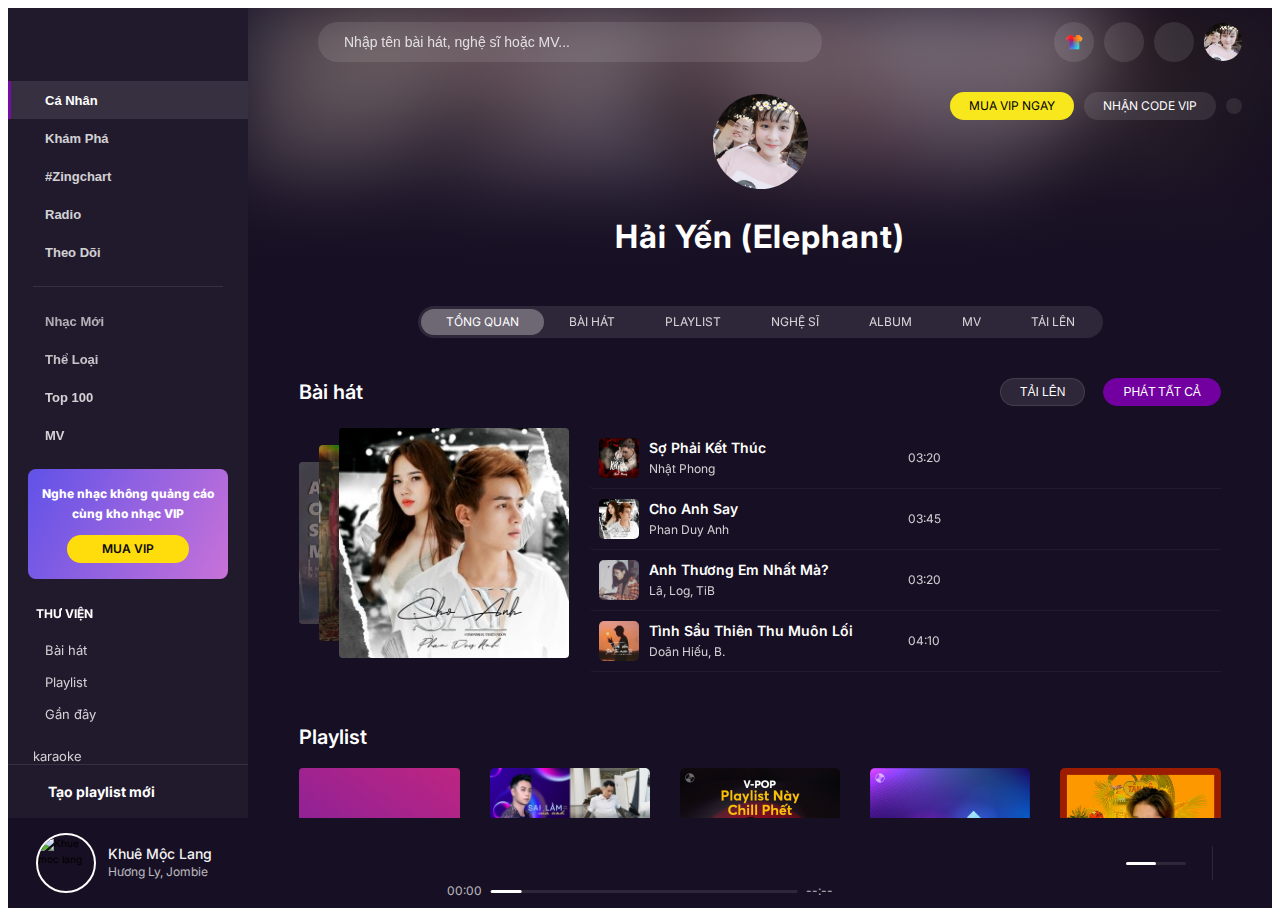
==== index.html @ 6018c8bb "fix bad repo" ====
<!DOCTYPE html>
<html lang="en">
<head>
    <meta charset="UTF-8">
    <meta http-equiv="X-UA-Compatible" content="IE=edge">
    <meta name="viewport" content="width=device-width, initial-scale=1.0">
    <title>Zing Mp3</title>

    <link rel="stylesheet" href="https://cdnjs.cloudflare.com/ajax/libs/normalize/8.0.1/normalize.min.css" integrity="sha512-NhSC1YmyruXifcj/KFRWoC561YpHpc5Jtzgvbuzx5VozKpWvQ+4nXhPdFgmx8xqexRcpAglTj9sIBWINXa8x5w==" crossorigin="anonymous" referrerpolicy="no-referrer" />
    <link rel="preconnect" href="https://fonts.gstatic.com">
    <link rel="stylesheet" href="https://cdnjs.cloudflare.com/ajax/libs/font-awesome/6.0.0-beta2/css/all.min.css" integrity="sha512-YWzhKL2whUzgiheMoBFwW8CKV4qpHQAEuvilg9FAn5VJUDwKZZxkJNuGM4XkWuk94WCrrwslk8yWNGmY1EduTA==" crossorigin="anonymous" referrerpolicy="no-referrer" />
    <link rel="preconnect" href="https://fonts.googleapis.com">
    <link rel="preconnect" href="https://fonts.gstatic.com" crossorigin>
    <link href="https://fonts.googleapis.com/css2?family=Inter:wght@100;300;400;500;600;700;800&display=swap" rel="stylesheet">
    <link rel="stylesheet" href="./assets/css/base.css">
    <link rel="stylesheet" href="./assets/css/grid.css">
    <link rel="stylesheet" href="assets/css/navigation.css">
    <link rel="stylesheet" href="assets/css/play-song-footer.css">
    <link rel="stylesheet" href="./assets/css/header.css">
    <link rel="stylesheet" href="./assets/css/main.css">
    <link rel="stylesheet" href="./assets/css/list-music.css">
    <link rel="stylesheet" href="./assets/css/responsive.css">

</head>
<body>
    <div class="app">
        <!-------- Navigation in the left side --------->
        <div class="navigation hide-on-mobile">
            <!-- Logo -->
            <button class="mp3-logo-btn" >
                <div class="mp3-logo" ></div>
            </button>
            <button class="logo-mobile-btn " >
                <div></div>
            </button>
            <!-- First list -->
            <ul class="nav-list">
                <li class="nav-item active">
                    <button title="Cá Nhân" class="nav-item__btn">
                        <i class="far fa-address-book"></i>
                        <span>Cá Nhân</span>
                    </button>
                </li>
                <li class="nav-item">
                    <button title="Khám Phá" class="nav-item__btn">
                        <i class="fab fa-napster"></i>
                        <span>Khám Phá</span>
                    </button>
                </li>
                <li class="nav-item">
                    <button title="#Zingchart" class="nav-item__btn">
                        <i class="fas fa-chart-line"></i>
                        <span>#Zingchart</span>
                    </button>
                </li>
                <li class="nav-item">
                    <button title="Radio" class="nav-item__btn">
                        <i class="far fa-play-circle"></i>
                        <span>Radio</span>
                        <div class="nav-item__btn--live"></div>
                    </button>
                </li>
                <li class="nav-item">
                    <button title="Theo Dõi" class="nav-item__btn">
                        <i class="fab fa-watchman-monitoring"></i>
                        <span>Theo Dõi</span>
                    </button>
                </li>
            </ul>
            <div class="nav-divide"></div>
            <!-- Second list -->
            <div class="nav-block">
                <ul class="nav-list">
                    <li class="nav-item">
                        <button title="Nhạc Mới" class="nav-item__btn">
                            <i class="fas fa-music"></i>
                            <span>Nhạc Mới</span>
                        </button>
                    </li>
                    <li class="nav-item">
                        <button title="Thể Loại" class="nav-item__btn">
                            <i class="far fa-save"></i>
                            <span>Thể Loại</span>
                        </button>
                    </li> 
                    <li class="nav-item">
                        <button title="Top 100" class="nav-item__btn">
                            <i class="far fa-star"></i>
                            <span>Top 100</span>
                        </button>
                    </li>
                    <li class="nav-item">
                        <button title="MV" class="nav-item__btn">
                            <i class="fas fa-film"></i>
                            <span>MV</span>
                        </button>
                    </li>
                </ul>
                <!-- Banner -->
                <div class="nav-banner hide-on-mobile-tablet">
                    <div class="nav-banner__title">Nghe nhạc không quảng cáo cùng kho nhạc VIP</div>
                    <a class="nav-banner__link upper-case" href="#">Mua Vip</a>
                </div>
                <!-- Third list -->
                <div class="nav-lib">
                    <div class="nav-lib__title upper-case hide-on-mobile-tablet">
                        <span>Thư Viện</span>
                        <button class="hide-top" data-hide="Chỉnh sửa" >
                            <i class="fas fa-pencil-alt"></i>
                        </button>
                    </div>
                    <ul class="nav-lib__list">
                        <li class="nav-lib__item">
                            <a href="" class="nav-lib__item--link">
                                <img src="https://zjs.zadn.vn/zmp3-desktop/releases/v1.0.13/static/media/my-song.cf0cb0b4.svg" alt="">
                                <span>Bài hát</span>
                            </a>
                        </li>
                        <li class="nav-lib__item">
                            <a href="" class="nav-lib__item--link">
                                <img src="https://zjs.zadn.vn/zmp3-desktop/releases/v1.0.13/static/media/my-playlist.7e92a5f0.svg" alt="">
                                <span>Playlist</span>
                            </a>
                        </li>
                        <li class="nav-lib__item">
                            <a href="" class="nav-lib__item--link">
                                <img src="https://zjs.zadn.vn/zmp3-desktop/releases/v1.0.13/static/media/my-history.374cb625.svg" alt="">
                                <span>Gần đây</span>
                            </a>
                        </li>
                    </ul>
                </div>

                <div class="nav-playlist hide-on-mobile-tablet">
                    <ul class="nav-playlist__list" >
                        <li class="nav-playlist__item" >
                            <a href="#" class="nav-playlist__item--link">
                                <span>karaoke</span>
                                <button class="hide-top" data-hide="Khác" ><i class="fas fa-ellipsis-h"></i></button>
                            </a>
                        </li>
                        <li class="nav-playlist__item" >
                            <a href="#" class="nav-playlist__item--link">
                                <span>bolero</span>
                                <button class="hide-top" data-hide="Khác" ><i class="fas fa-ellipsis-h"></i></button>
                            </a>
                        </li>
                    </ul>
                </div>
            </div>
            <!-- Button create new playlist -->
            <div class="nav-new-playlist hide-on-mobile-tablet">
                <i class="fas fa-plus"></i>
                <span>Tạo playlist mới</span>
            </div>

            <span class="mb-nav-full-btn hide-on-pc" >
                <i class="fas fa-chevron-right"></i>
            </span>
        </div>
        <!---x----- Navigation in the left side ----x----->

        <!-------- Main section in the middle --------->
        <div class="main-wrap">
            <!-- Header -->
            <div class="header">
                <!-- Search box layout -->
                <div class="search-box">
                    <span class="back-page-btn hide-on-mobile"><i class="fas fa-arrow-left"></i></span>
                    <span class="next-page-btn hide-on-mobile"><i class="fas fa-arrow-right"></i></span>
                    <div class="search-input-wrap">
                        <label class="search-input" for="search-input">
                            <i class="fas fa-search"></i>
                            <input type="text" name="" id="search-input" placeholder="Nhập tên bài hát, nghệ sĩ hoặc MV...">
                            
                            <ul class="search-list">
                                <li class="search-item" >
                                    <i class="fas fa-search"></i>
                                    <p>album</p>
                                </li>
                                <li class="search-item" >
                                    <i class="fas fa-search"></i>
                                    <p>Châu Khải Phong</p>
                                </li>
                                <li class="search-item" >
                                    <i class="fas fa-search"></i>
                                    <p>#zingchart</p>
                                </li>
                                <li class="search-item" >
                                    <i class="fas fa-search"></i>
                                    <p>Thay lòng</p>
                                </li>
                                <li class="search-item" >
                                    <i class="fas fa-search"></i>
                                    <p>Khuê Mộc Lang</p>
                                </li>
                            </ul>
                        </label>

                        
                    </div>
                </div>
                <!-- Header tools layout -->
                <div class="header-tools">
                    <button class="header-tools-item theme hide-on-mobile">
                        <img src="./assets/svg/svg-themet.svg" alt="svg-theme">
                    </button>
                    <button class="header-tools-item upload hide-on-mobile">
                        <i class="fas fa-upload"></i>
                    </button>
                    <button class="header-tools-item setting hide-on-mobile">
                        <i class="fas fa-cogs"></i>
                    </button>
                    <div class="avatar-user">
                        <img src="./assets/img/avatar.jpg" alt="avatar-user">
                    </div>
                </div>
            </div>
            
            <div class="main">
                <div class="header-blur-background"></div>
                <div class="header-theme-color"></div>
                
                
                <!-- User profile container -->
                <div class="user-profile-wrap">
                    <div class="avatar-user">
                        <img src="./assets/img/avatar.jpg" alt="avatar-user">
                    </div>
                    <h1 class="user-profile__name">Hải Yến (Elephant)</h1>
                    <div class="user-profile__actions hide-on-mobile hide-on-tablet">
                        <span class="buy-vip" >Mua VIP ngay</span>
                        <span class="get-code" >Nhận Code VIP</span>
                        <button class="more hide-top" data-hide="Khác" >
                            <i class="fas fa-ellipsis-h"></i>
                        </button>
                    </div>
                    
                </div>

                <!-- Main navigation section -->
                <div class="main-nav-wrap">
                    <div class="main-nav">
                        <div class="main-nav__item hide-on-mobile-tablet active">
                            <span>Tổng quan</span>
                        </div>
                        <div class="main-nav__item">
                            <span>Bài hát</span>
                        </div>
                        <div class="main-nav__item">
                            <span>Playlist</span>
                        </div>
                        <div class="main-nav__item hide-on-low-mobile">
                            <span>Nghệ sĩ</span>
                        </div>
                        <div class="main-nav__item">
                            <span>Album</span>
                        </div>
                        <div class="main-nav__item hide-on-mobile-tablet">
                            <span>MV</span>
                        </div>
                        <div class="main-nav__item">
                            <span>Tải lên</span>
                        </div>
                    </div>
                </div>

                <!-- Main body section -->
                <div class="main-body-warp">
                    <div class="nav-content active">
                        <div class="mymusic-section">
                            <div class="mymusic-section__header">
                                <a href="#">
                                    Bài hát
                                    <i class="fas fa-chevron-right"></i>
                                </a>
                                <div class="mymusic-controls" >
                                    <button class="mymusic-controls__upload hide-on-low-mobile" >
                                        <i class="fas fa-upload"></i>
                                        Tải lên
                                    </button>
                                    <button class="mymusic-controls-play" >
                                        <i class="fas fa-play"></i>
                                        Phát tất cả
                                    </button>
                                </div>
                            </div>
                            <div class="mymusic-section__body">
                                <div class="mymusic-slider mt-22 mr-20 hide-on-mobile" >
                                    <div class="mymusic-slider-item first" ><img src="./assets/img/slider/slider_img_1.jpg" alt=""></div>
                                    <div class="mymusic-slider-item second" ><img src="./assets/img/slider/slider_img_2.jpg" alt=""></div>
                                    <div class="mymusic-slider-item third" ><img src="./assets/img/slider/slider_img_3.jpg" alt=""></div>
                                    <div class="mymusic-slider-item third" ><img src="./assets/img/slider/slider_img_4.jpg" alt=""></div>
                                    <div class="mymusic-slider-item third" ><img src="./assets/img/slider/slider_img_5.jpg" alt=""></div>
                                    <div class="mymusic-slider-item third" ><img src="./assets/img/slider/slider_img_6.jpg" alt=""></div>
                                    <div class="mymusic-slider-item third" ><img src="./assets/img/slider/slider_img_7.jpg" alt=""></div>
                                    <div class="mymusic-slider-item third" ><img src="./assets/img/slider/slider_img_8.jpg" alt=""></div>
                                </div>
                                <div class="mymusic-list-song">
                                    <div class="mymusic-list-song__item-wrap" style=" overflow: hidden; width: 100%; height: 100%;">
                                        <div style="height: 100%; padding-top: 22px; inset: 0px; overflow: hidden scroll; margin-right: -6px; margin-bottom: 0px;">
                                            <div class="mymusic-list-song__item">
                                            <div class="mymusic-item-info">
                                                <div class="mymusic-item-info__imgBox">
                                                    <img src="./assets/img/songs/song_img_1.jpg" alt="song1">
                                                </div>
                                                <div class="mymusic-item-info__name">
                                                    <h4>Sợ Phải Kết Thúc</h4>
                                                    <div class="mymusic-item-info__name-singer">
                                                        <a>Nhật Phong</a>
                                                    </div>
                                                </div>
                                            </div>
                                            <span class="mymusic-item-time">03:20</span>
                                            <div class="mymusic-item-controls">
                                                <button data-hide="Xem MV" class="hide-top mymusic-item-controls__mv-btn" >
                                                    <i class="fas fa-film"></i>
                                                </button>
                                                <button data-hide="Phát cùng lời bài hát" class="hide-top mymusic-item-controls__lyric-btn" >
                                                    <i class="fas fa-microphone"></i>
                                                </button>
                                                <button data-hide="Xóa khỏi thư viện" class="song-heart-btn heart-active hide-top mymusic-item-controls__heart-btn" >
                                                    <i class="fas fa-heart"></i>
                                                </button>
                                                <button data-hide="Khác" class="hide-top mymusic-item-controls__other-btn" >
                                                    <i class="fas fa-ellipsis-h"></i>
                                                </button>
                                            </div>
                                            <!-- Button play when hover item -->
                                            <button class="mymusic-item-play-btn" >
                                                <i class="fas fa-play"></i>
                                            </button>
                                            </div>
                                            <div class="mymusic-list-song__item">
                                                <div class="mymusic-item-info">
                                                    <div class="mymusic-item-info__imgBox">
                                                        <img src="./assets/img/songs/song_img_2.jpg" alt="song1">
                                                    </div>
                                                    <div class="mymusic-item-info__name">
                                                        <h4>Cho Anh Say</h4>
                                                        <div class="mymusic-item-info__name-singer">
                                                            <a>Phan Duy Anh</a>
                                                        </div>
                                                    </div>
                                                </div>
                                                <span class="mymusic-item-time">03:45</span>
                                                <div class="mymusic-item-controls">
                                                    <button data-hide="Xem MV" class="hide-top mymusic-item-controls__mv-btn" >
                                                        <i class="fas fa-film"></i>
                                                    </button>
                                                    <button data-hide="Phát cùng lời bài hát" class="hide-top mymusic-item-controls__lyric-btn" >
                                                        <i class="fas fa-microphone"></i>
                                                    </button>
                                                    <button data-hide="Xóa khỏi thư viện" class="song-heart-btn heart-active hide-top mymusic-item-controls__heart-btn" >
                                                        <i class="fas fa-heart"></i>
                                                    </button>
                                                    <button data-hide="Khác" class="hide-top mymusic-item-controls__other-btn" >
                                                        <i class="fas fa-ellipsis-h"></i>
                                                    </button>
                                                </div>
                                                <!-- Button play when hover item -->
                                                <button class="mymusic-item-play-btn" >
                                                    <i class="fas fa-play"></i>
                                                </button>
                                            </div>
                                            <div class="mymusic-list-song__item">
                                                <div class="mymusic-item-info">
                                                    <div class="mymusic-item-info__imgBox">
                                                        <img src="./assets/img/songs/song_img_3.jpg" alt="song1">
                                                    </div>
                                                    <div class="mymusic-item-info__name">
                                                        <h4>Anh Thương Em Nhất Mà?</h4>
                                                        <div class="mymusic-item-info__name-singer">
                                                            <a>Lã</a>,
                                                            <a>Log</a>,
                                                            <a>TiB</a>
                                                        </div>
                                                    </div>
                                                </div>
                                                <span class="mymusic-item-time">03:20</span>
                                                <div class="mymusic-item-controls">
                                                    <button data-hide="Xem MV" class="hide-top mymusic-item-controls__mv-btn" >
                                                        <i class="fas fa-film"></i>
                                                    </button>
                                                    <button data-hide="Phát cùng lời bài hát" class="hide-top mymusic-item-controls__lyric-btn" >
                                                        <i class="fas fa-microphone"></i>
                                                    </button>
                                                    <button data-hide="Xóa khỏi thư viện" class="song-heart-btn heart-active hide-top mymusic-item-controls__heart-btn" >
                                                        <i class="fas fa-heart"></i>
                                                    </button>
                                                    <button data-hide="Khác" class="hide-top mymusic-item-controls__other-btn" >
                                                        <i class="fas fa-ellipsis-h"></i>
                                                    </button>
                                                </div>
                                                <!-- Button play when hover item -->
                                                <button class="mymusic-item-play-btn" >
                                                    <i class="fas fa-play"></i>
                                                </button>
                                            </div>
                                            <div class="mymusic-list-song__item">
                                                <div class="mymusic-item-info">
                                                    <div class="mymusic-item-info__imgBox">
                                                        <img src="./assets/img/songs/song_img_4.jpg" alt="song1">
                                                    </div>
                                                    <div class="mymusic-item-info__name">
                                                        <h4>Tình Sầu Thiên Thu Muôn Lối</h4>
                                                        <div class="mymusic-item-info__name-singer">
                                                            <a>Doãn Hiếu</a>,
                                                            <a>B.</a>
                                                        </div>
                                                    </div>
                                                </div>
                                                <span class="mymusic-item-time">04:10</span>
                                                <div class="mymusic-item-controls">
                                                    <button data-hide="Xem MV" class="hide-top mymusic-item-controls__mv-btn" >
                                                        <i class="fas fa-film"></i>
                                                    </button>
                                                    <button data-hide="Phát cùng lời bài hát" class="hide-top mymusic-item-controls__lyric-btn" >
                                                        <i class="fas fa-microphone"></i>
                                                    </button>
                                                    <button data-hide="Xóa khỏi thư viện" class="song-heart-btn heart-active hide-top mymusic-item-controls__heart-btn" >
                                                        <i class="fas fa-heart"></i>
                                                    </button>
                                                    <button data-hide="Khác" class="hide-top mymusic-item-controls__other-btn" >
                                                        <i class="fas fa-ellipsis-h"></i>
                                                    </button>
                                                </div>
                                                <!-- Button play when hover item -->
                                                <button class="mymusic-item-play-btn" >
                                                    <i class="fas fa-play"></i>
                                                </button>
                                            </div>
                                            <div class="mymusic-list-song__item">
                                                <div class="mymusic-item-info">
                                                    <div class="mymusic-item-info__imgBox">
                                                        <img src="./assets/img/songs/song_img_5.jpg" alt="song1">
                                                    </div>
                                                    <div class="mymusic-item-info__name">
                                                        <h4>Lá Xa Lìa Cành</h4>
                                                        <div class="mymusic-item-info__name-singer">
                                                            <a>Lê Bảo Bình</a>
                                                        </div>
                                                    </div>
                                                </div>
                                                <span class="mymusic-item-time">04:52</span>
                                                <div class="mymusic-item-controls">
                                                    <button data-hide="Xem MV" class="hide-top mymusic-item-controls__mv-btn" >
                                                        <i class="fas fa-film"></i>
                                                    </button>
                                                    <button data-hide="Phát cùng lời bài hát" class="hide-top mymusic-item-controls__lyric-btn" >
                                                        <i class="fas fa-microphone"></i>
                                                    </button>
                                                    <button data-hide="Xóa khỏi thư viện" class="song-heart-btn heart-active hide-top mymusic-item-controls__heart-btn" >
                                                        <i class="fas fa-heart"></i>
                                                    </button>
                                                    <button data-hide="Khác" class="hide-top mymusic-item-controls__other-btn" >
                                                        <i class="fas fa-ellipsis-h"></i>
                                                    </button>
                                                </div>
                                                <!-- Button play when hover item -->
                                                <button class="mymusic-item-play-btn" >
                                                    <i class="fas fa-play"></i>
                                                </button>
                                            </div>
                                            <div class="mymusic-list-song__item">
                                                <div class="mymusic-item-info">
                                                    <div class="mymusic-item-info__imgBox">
                                                        <img src="./assets/img/songs/song_img_6.jpg" alt="song1">
                                                    </div>
                                                    <div class="mymusic-item-info__name">
                                                        <h4>Bước Qua Đời Nhau</h4>
                                                        <div class="mymusic-item-info__name-singer">
                                                            <a>Lê Bảo Bình</a>
                                                        </div>
                                                    </div>
                                                </div>
                                                <span class="mymusic-item-time">04:10</span>
                                                <div class="mymusic-item-controls">
                                                    <button data-hide="Xem MV" class="hide-top mymusic-item-controls__mv-btn" >
                                                        <i class="fas fa-film"></i>
                                                    </button>
                                                    <button data-hide="Phát cùng lời bài hát" class="hide-top mymusic-item-controls__lyric-btn" >
                                                        <i class="fas fa-microphone"></i>
                                                    </button>
                                                    <button data-hide="Xóa khỏi thư viện" class="song-heart-btn heart-active hide-top mymusic-item-controls__heart-btn" >
                                                        <i class="fas fa-heart"></i>
                                                    </button>
                                                    <button data-hide="Khác" class="hide-top mymusic-item-controls__other-btn" >
                                                        <i class="fas fa-ellipsis-h"></i>
                                                    </button>
                                                </div>
                                                <!-- Button play when hover item -->
                                                <button class="mymusic-item-play-btn" >
                                                    <i class="fas fa-play"></i>
                                                </button>
                                            </div>
                                            <div class="mymusic-list-song__item">
                                                <div class="mymusic-item-info">
                                                    <div class="mymusic-item-info__imgBox">
                                                        <img src="./assets/img/songs/song_img_7.jpg" alt="song1">
                                                    </div>
                                                    <div class="mymusic-item-info__name">
                                                        <h4>Hoa Hải Đường</h4>
                                                        <div class="mymusic-item-info__name-singer">
                                                            <a>Jack</a>
                                                        </div>
                                                    </div>
                                                </div>
                                                <span class="mymusic-item-time">04:10</span>
                                                <div class="mymusic-item-controls">
                                                    <button data-hide="Xem MV" class="hide-top mymusic-item-controls__mv-btn" >
                                                        <i class="fas fa-film"></i>
                                                    </button>
                                                    <button data-hide="Phát cùng lời bài hát" class="hide-top mymusic-item-controls__lyric-btn" >
                                                        <i class="fas fa-microphone"></i>
                                                    </button>
                                                    <button data-hide="Xóa khỏi thư viện" class="song-heart-btn heart-active hide-top mymusic-item-controls__heart-btn" >
                                                        <i class="fas fa-heart"></i>
                                                    </button>
                                                    <button data-hide="Khác" class="hide-top mymusic-item-controls__other-btn" >
                                                        <i class="fas fa-ellipsis-h"></i>
                                                    </button>
                                                </div>
                                                <!-- Button play when hover item -->
                                                <button class="mymusic-item-play-btn" >
                                                    <i class="fas fa-play"></i>
                                                </button>
                                            </div>
                                            <div class="mymusic-list-song__item">
                                                <div class="mymusic-item-info">
                                                    <div class="mymusic-item-info__imgBox">
                                                        <img src="./assets/img/songs/song_img_8.jpg" alt="song1">
                                                    </div>
                                                    <div class="mymusic-item-info__name">
                                                        <h4>Cứ Ngỡ Là Anh</h4>
                                                        <div class="mymusic-item-info__name-singer">
                                                            <a>Đinh Tùng Huy</a>
                                                        </div>
                                                    </div>
                                                </div>
                                                <span class="mymusic-item-time">03:10</span>
                                                <div class="mymusic-item-controls">
                                                    <button data-hide="Xem MV" class="hide-top mymusic-item-controls__mv-btn" >
                                                        <i class="fas fa-film"></i>
                                                    </button>
                                                    <button data-hide="Phát cùng lời bài hát" class="hide-top mymusic-item-controls__lyric-btn" >
                                                        <i class="fas fa-microphone"></i>
                                                    </button>
                                                    <button data-hide="Xóa khỏi thư viện" class="song-heart-btn heart-active hide-top mymusic-item-controls__heart-btn" >
                                                        <i class="fas fa-heart"></i>
                                                    </button>
                                                    <button data-hide="Khác" class="hide-top mymusic-item-controls__other-btn" >
                                                        <i class="fas fa-ellipsis-h"></i>
                                                    </button>
                                                </div>
                                                <!-- Button play when hover item -->
                                                <button class="mymusic-item-play-btn" >
                                                    <i class="fas fa-play"></i>
                                                </button>
                                            </div>
                                        </div>
    
                                         <div class="track-vertical" style="position: absolute;width: 4px;transition: opacity 200ms ease 0s;opacity: 0;right: 2px;top: 2px;bottom: 2px;z-index: 100;"><div class="thumb-vertical" style="position: relative; display: block; width: 100%; height: 48px; border-radius: 9px; transform: translateY(0px);"></div></div>
                                    </div>
                                </div>
    
                            </div>
                        </div>
                        <div id="playlist-section" class="playlist-section container row mt-50">
                            <div class="container__header col l-12 m-12 c-12 mb-16">
                                <a href="#">
                                    Playlist
                                    <i class="fas fa-chevron-right"></i>
                                </a>
                                <div class="container-controls">
                                    <button class="container-controls__left disable" data-idcontainer="playlist__list"><i class="fas fa-chevron-left"></i></button>
                                    <button class="container-controls__right" data-idcontainer="playlist__list" ><i class="fas fa-chevron-right"></i></button>
                                </div>
                            </div>
                            <div class="slider-list-wrap playlist__list-wrap col l-12 m-12 c-12">
                                <div id="playlist__list" class="row no-wrap la-15-gutter playlist__list">
                                    <div class="col l-2-4 m-3 c-6 container-item-wrap">
                                        <div class="playlist-empty">
                                            <i class="fas fa-plus mb-20"></i>
                                            <span>Tạo playlist mới</span>
                                        </div>
                                    </div>
                                    <div class="col l-2-4 m-3 c-6 container-item-wrap">
                                        <div class="playlist-item container-item">
                                            <div class="container-item__imgbox">
                                                <img src="./assets/img/playlist/playlist_1.jfif" alt="">
                                                <div class="item-img-controls">
                                                    <button class="song-heart-btn like hide-top" data-hide="Xóa khỏi thư viện">
                                                        <i class="fas fa-heart"></i>
                                                    </button>
                                                    <button class="play" >
                                                        <i class="play-icon far fa-play-circle"></i>
                                                    </button>
                                                    <button class=" more hide-top" data-hide="Xem thêm" >
                                                        <i class="fas fa-ellipsis-h"></i>
                                                    </button>
                                                </div>
                                            </div>
                                            <div class="container-item__info">
                                                <a href="#" >My Playlist</a>
                                                <p>Nguyễn Lập Nghiệp</p>
                                            </div>
                                        </div>
                                    </div>
                                    <div class="col l-2-4 m-3 c-6 container-item-wrap">
                                        <div class="playlist-item container-item">
                                            <div class="container-item__imgbox">
                                                <img src="./assets/img/playlist/playlist_2.jpg" alt="">
                                                <div class="item-img-controls">
                                                    <button class="song-heart-btn like hide-top" data-hide="Xóa khỏi thư viện">
                                                        <i class="fas fa-heart"></i>
                                                    </button>
                                                    <button class="play" >
                                                        <i class="play-icon far fa-play-circle"></i>
                                                    </button>
                                                    <button class=" more hide-top" data-hide="Xem thêm" >
                                                        <i class="fas fa-ellipsis-h"></i>
                                                    </button>
                                                </div>
                                            </div>
                                            <div class="container-item__info">
                                                <a href="#" >Playlist Này Chill Phết</a>
                                                <p>Zing MP3</p>
                                            </div>
                                        </div>
                                    </div>
                                    <div class="col l-2-4 m-3 c-6 container-item-wrap">
                                        <div class="playlist-item container-item">
                                            <div class="container-item__imgbox">
                                                <img src="./assets/img/playlist/playlist_3.jpg" alt="">
                                                <div class="item-img-controls">
                                                    <button class="song-heart-btn like hide-top" data-hide="Xóa khỏi thư viện">
                                                        <i class="fas fa-heart"></i>
                                                    </button>
                                                    <button class="play" >
                                                        <i class="play-icon far fa-play-circle"></i>
                                                    </button>
                                                    <button class=" more hide-top" data-hide="Xem thêm" >
                                                        <i class="fas fa-ellipsis-h"></i>
                                                    </button>
                                                </div>
                                            </div>
                                            <div class="container-item__info">
                                                <a href="#" >Nghe nhiều nhất</a>
                                                <p>Nhiều ca sĩ</p>
                                            </div>
                                        </div>
                                    </div>
                                    <div class="col l-2-4 m-3 c-6 container-item-wrap">
                                        <div class="playlist-item container-item">
                                            <div class="container-item__imgbox">
                                                <img src="./assets/img/playlist/playlist_4.jpg" alt="">
                                                <div class="item-img-controls">
                                                    <button class="song-heart-btn like hide-top" data-hide="Xóa khỏi thư viện">
                                                        <i class="fas fa-heart"></i>
                                                    </button>
                                                    <button class="play" >
                                                        <i class="play-icon far fa-play-circle"></i>
                                                    </button>
                                                    <button class=" more hide-top" data-hide="Xem thêm" >
                                                        <i class="fas fa-ellipsis-h"></i>
                                                    </button>
                                                </div>
                                            </div>
                                            <div class="container-item__info">
                                                <a href="#" >Nhạc Đám Cưới</a>
                                                <p>Phát Hồ</p>
                                            </div>
                                        </div>
                                    </div>
                                    <div class="col l-2-4 m-3 c-6 container-item-wrap">
                                        <div class="playlist-item container-item">
                                            <div class="container-item__imgbox">
                                                <img src="./assets/img/playlist/playlist_5.jpg" alt="">
                                                <div class="item-img-controls">
                                                    <button class="song-heart-btn like hide-top" data-hide="Xóa khỏi thư viện">
                                                        <i class="fas fa-heart"></i>
                                                    </button>
                                                    <button class="play" >
                                                        <i class="play-icon far fa-play-circle"></i>
                                                    </button>
                                                    <button class=" more hide-top" data-hide="Xem thêm" >
                                                        <i class="fas fa-ellipsis-h"></i>
                                                    </button>
                                                </div>
                                            </div>
                                            <div class="container-item__info">
                                                <a href="#" >Siêu Anh Hùng Nghe Gì?</a>
                                                <p>Zing MP3</p>
                                            </div>
                                        </div>
                                    </div>
                                    <div class="col l-2-4 m-3 c-6 container-item-wrap">
                                        <div class="playlist-item container-item">
                                            <div class="container-item__imgbox">
                                                <img src="./assets/img/playlist/playlist_6.jpg" alt="">
                                                <div class="item-img-controls">
                                                    <button class="song-heart-btn like hide-top" data-hide="Xóa khỏi thư viện">
                                                        <i class="fas fa-heart"></i>
                                                    </button>
                                                    <button class="play" >
                                                        <i class="play-icon far fa-play-circle"></i>
                                                    </button>
                                                    <button class=" more hide-top" data-hide="Xem thêm" >
                                                        <i class="fas fa-ellipsis-h"></i>
                                                    </button>
                                                </div>
                                            </div>
                                            <div class="container-item__info">
                                                <a href="#" >Tiềm Năng Âu Mỹ Nổi Bật</a>
                                                <p>Olivia Rodrigo, Keshi</p>
                                            </div>
                                        </div>
                                    </div>
                                    <div class="col l-2-4 m-3 c-6 container-item-wrap">
                                        <div class="playlist-item container-item">
                                            <div class="container-item__imgbox">
                                                <img src="./assets/img/playlist/playlist_7.jpg" alt="">
                                                <div class="item-img-controls">
                                                    <button class="song-heart-btn like hide-top" data-hide="Xóa khỏi thư viện">
                                                        <i class="fas fa-heart"></i>
                                                    </button>
                                                    <button class="play" >
                                                        <i class="play-icon far fa-play-circle"></i>
                                                    </button>
                                                    <button class=" more hide-top" data-hide="Xem thêm" >
                                                        <i class="fas fa-ellipsis-h"></i>
                                                    </button>
                                                </div>
                                            </div>
                                            <div class="container-item__info">
                                                <a href="#" >Top 100 Dance</a>
                                                <p>Zing MP3</p>
                                            </div>
                                        </div>
                                    </div>
                                    <div class="col l-2-4 m-3 c-6 container-item-wrap">
                                        <div class="playlist-item container-item">
                                            <div class="container-item__imgbox">
                                                <img src="./assets/img/playlist/playlist_1.jpg" alt="">
                                                <div class="item-img-controls">
                                                    <button class="song-heart-btn like hide-top" data-hide="Xóa khỏi thư viện">
                                                        <i class="fas fa-heart"></i>
                                                    </button>
                                                    <button class="play" >
                                                        <i class="play-icon far fa-play-circle"></i>
                                                    </button>
                                                    <button class=" more hide-top" data-hide="Xem thêm" >
                                                        <i class="fas fa-ellipsis-h"></i>
                                                    </button>
                                                </div>
                                            </div>
                                            <div class="container-item__info">
                                                <a href="#" >Playlist Này Chill Phết</a>
                                                <p>Zing MP3</p>
                                            </div>
                                        </div>
                                    </div>
                                    <div class="col l-2-4 m-3 c-6 container-item-wrap">
                                        <div class="playlist-item container-item">
                                            <div class="container-item__imgbox">
                                                <img src="./assets/img/playlist/playlist_1.jfif" alt="">
                                                <div class="item-img-controls">
                                                    <button class="song-heart-btn like hide-top" data-hide="Xóa khỏi thư viện">
                                                        <i class="fas fa-heart"></i>
                                                    </button>
                                                    <button class="play" >
                                                        <i class="play-icon far fa-play-circle"></i>
                                                    </button>
                                                    <button class=" more hide-top" data-hide="Xem thêm" >
                                                        <i class="fas fa-ellipsis-h"></i>
                                                    </button>
                                                </div>
                                            </div>
                                            <div class="container-item__info">
                                                <a href="#" >4U-On Repeat</a>
                                                <p>Zing MP3</p>
                                            </div>
                                        </div>
                                    </div>
                                </div>
                            </div>
                        </div>
    
                        <div id="album-section" class="album-section container row mt-50">
                            <div class="container__header col l-12 m-12 c-12 mb-16">
                                <a href="#">
                                    Album
                                    <i class="fas fa-chevron-right"></i>
                                </a>
                                <div class="container-controls">
                                    <button class="container-controls__left disable" ><i class="fas fa-chevron-left"></i></button>
                                    <button class="container-controls__right" ><i class="fas fa-chevron-right"></i></button>
                                </div>
                            </div>
                            <div class="slider-list-wrap album__list-wrap col l-12 m-12 c-12">
                                <div class="row no-wrap la-15-gutter album__list">
                                    <div class="col l-2-4 m-3 c-6 container-item-wrap">
                                        <div class="album-item container-item">
                                            <div class="container-item__imgbox">
                                                <img src="./assets/img/album/album_1.jpg" alt="">
                                                <div class="item-img-controls">
                                                    <button class="song-heart-btn like hide-top" data-hide="Xóa khỏi thư viện">
                                                        <i class="fas fa-heart"></i>
                                                    </button>
                                                    <button class="play" >
                                                        <i class="play-icon far fa-play-circle"></i>
                                                    </button>
                                                    <button class=" more hide-top" data-hide="Xem thêm" >
                                                        <i class="fas fa-ellipsis-h"></i>
                                                    </button>
                                                </div>
                                            </div>
                                            <div class="container-item__info">
                                                <a href="#">Special Album</a>
                                            </div>
                                        </div>
                                    </div>
                                    <div class="col l-2-4 m-3 c-6 container-item-wrap">
                                        <div class="album-item container-item">
                                            <div class="container-item__imgbox">
                                                <img src="./assets/img/album/album_2.jpg" alt="">
                                                <div class="item-img-controls">
                                                    <button class="song-heart-btn like hide-top" data-hide="Xóa khỏi thư viện">
                                                        <i class="fas fa-heart"></i>
                                                    </button>
                                                    <button class="play" >
                                                        <i class="play-icon far fa-play-circle"></i>
                                                    </button>
                                                    <button class=" more hide-top" data-hide="Xem thêm" >
                                                        <i class="fas fa-ellipsis-h"></i>
                                                    </button>
                                                </div>
                                            </div>
                                            <div class="container-item__info">
                                                <a href="#">Rainbow (The 5th Mini Album Repackage)</a>
                                            </div>
                                        </div>
                                    </div>
                                    <div class="col l-2-4 m-3 c-6 container-item-wrap">
                                        <div class="album-item container-item">
                                            <div class="container-item__imgbox">
                                                <img src="./assets/img/album/album_3.jpg" alt="">
                                                <div class="item-img-controls">
                                                    <button class="song-heart-btn like hide-top" data-hide="Xóa khỏi thư viện">
                                                        <i class="fas fa-heart"></i>
                                                    </button>
                                                    <button class="play" >
                                                        <i class="play-icon far fa-play-circle"></i>
                                                    </button>
                                                    <button class=" more hide-top" data-hide="Xem thêm" >
                                                        <i class="fas fa-ellipsis-h"></i>
                                                    </button>
                                                </div>
                                            </div>
                                            <div class="container-item__info">
                                                <a href="#">A+ (Mini Album)</a>
                                            </div>
                                        </div>
                                    </div>
                                    <div class="col l-2-4 m-3 c-6 container-item-wrap">
                                        <div class="album-item container-item">
                                            <div class="container-item__imgbox">
                                                <img src="./assets/img/album/album_4.jpg" alt="">
                                                <div class="item-img-controls">
                                                    <button class="song-heart-btn like hide-top" data-hide="Xóa khỏi thư viện">
                                                        <i class="fas fa-heart"></i>
                                                    </button>
                                                    <button class="play" >
                                                        <i class="play-icon far fa-play-circle"></i>
                                                    </button>
                                                    <button class=" more hide-top" data-hide="Xem thêm" >
                                                        <i class="fas fa-ellipsis-h"></i>
                                                    </button>
                                                </div>
                                            </div>
                                            <div class="container-item__info">
                                                <a href="#">Người Yêu Cũ (Gửi Cho Anh 2)</a>
                                            </div>
                                        </div>
                                    </div>
                                    <div class="col l-2-4 m-3 c-6 container-item-wrap">
                                        <div class="album-item container-item">
                                            <div class="container-item__imgbox">
                                                <img src="./assets/img/album/album_5.jpg" alt="">
                                                <div class="item-img-controls">
                                                    <button class="song-heart-btn like hide-top" data-hide="Xóa khỏi thư viện">
                                                        <i class="fas fa-heart"></i>
                                                    </button>
                                                    <button class="play" >
                                                        <i class="play-icon far fa-play-circle"></i>
                                                    </button>
                                                    <button class=" more hide-top" data-hide="Xem thêm" >
                                                        <i class="fas fa-ellipsis-h"></i>
                                                    </button>
                                                </div>
                                            </div>
                                            <div class="container-item__info">
                                                <a href="#">Khi Người Mình Yêu Khóc</a>
                                            </div>
                                        </div>
                                    </div>
                                    <div class="col l-2-4 m-3 c-6 container-item-wrap">
                                        <div class="album-item container-item">
                                            <div class="container-item__imgbox">
                                                <img src="./assets/img/album/album_6.jpg" alt="">
                                                <div class="item-img-controls">
                                                    <button class="song-heart-btn like hide-top" data-hide="Xóa khỏi thư viện">
                                                        <i class="fas fa-heart"></i>
                                                    </button>
                                                    <button class="play" >
                                                        <i class="play-icon far fa-play-circle"></i>
                                                    </button>
                                                    <button class=" more hide-top" data-hide="Xem thêm" >
                                                        <i class="fas fa-ellipsis-h"></i>
                                                    </button>
                                                </div>
                                            </div>
                                            <div class="container-item__info">
                                                <a href="#">The Collection Album</a>
                                            </div>
                                        </div>
                                    </div>
                                    <div class="col l-2-4 m-3 c-6 container-item-wrap">
                                        <div class="album-item container-item">
                                            <div class="container-item__imgbox">
                                                <img src="./assets/img/album/album_7.jpg" alt="">
                                                <div class="item-img-controls">
                                                    <button class="song-heart-btn like hide-top" data-hide="Xóa khỏi thư viện">
                                                        <i class="fas fa-heart"></i>
                                                    </button>
                                                    <button class="play" >
                                                        <i class="play-icon far fa-play-circle"></i>
                                                    </button>
                                                    <button class=" more hide-top" data-hide="Xem thêm" >
                                                        <i class="fas fa-ellipsis-h"></i>
                                                    </button>
                                                </div>
                                            </div>
                                            <div class="container-item__info">
                                                <a href="#">Vũ Thảo My</a>
                                            </div>
                                        </div>
                                    </div>
                                </div>
                            </div>
                        </div>
    
                        <div id="mv-section" class="mv-section container row mt-50">
                            <div class="container__header col l-12 m-12 c-12 mb-16">
                                <a href="#">
                                    MV
                                    <i class="fas fa-chevron-right"></i>
                                </a>
                                <div class="container-controls">
                                    <button class="container-controls__left disable" ><i class="fas fa-chevron-left"></i></button>
                                    <button class="container-controls__right" ><i class="fas fa-chevron-right"></i></button>
                                </div>
                            </div>
                            <div class="slider-list-wrap mv__list-wrap col l-12 m-12 c-12">
                                <div class="row no-wrap la-15-gutter mv__list">
                                    <div class="col l-4 m-4 c-12 container-item-wrap">
                                        <div class="mv-item container-item">
                                            <div class="container-item__imgbox mv-item__imgbox">
                                                <img src="./assets/img/mv/mv_1.jpg" alt="">
                                                <div class="item-img-controls">
                                                    <button class="play" >
                                                        <i class="play-icon far fa-play-circle"></i>
                                                    </button>
                                                </div>
                                                <button class="mv-item-delete-btn more hide-top" data-hide="Xóa">
                                                    <i class="fas fa-times"></i>
                                                </button>
                                                <span class="mv-item-time-label" >03:33</span>
                                            </div>
                                            <div class="mv-item-info">
                                                <div class="mv-item-info__imgBox">
                                                    <img src="./assets/img/singer/singer_1.jpg" alt="song1">
                                                </div>
                                                <div class="mv-item-info__name">
                                                    <h4>Túp Lều Vàng</h4>
                                                    <div class="mv-item-info__name-singer">
                                                        <a>Nguyễn Đình Vũ</a>,
                                                        <a href="">ACV</a>
                                                    </div>
                                                </div>
                                            </div>
                                        </div>
                                    </div>
                                    <div class="col l-4 m-4 c-12 container-item-wrap">
                                        <div class="mv-item container-item">
                                            <div class="container-item__imgbox mv-item__imgbox">
                                                <img src="./assets/img/mv/mv_2.jpg" alt="">
                                                <div class="item-img-controls">
                                                    <button class="play" >
                                                        <i class="play-icon far fa-play-circle"></i>
                                                    </button>
                                                </div>
                                                <button class="mv-item-delete-btn more hide-top" data-hide="Xóa">
                                                    <i class="fas fa-times"></i>
                                                </button>
                                                <span class="mv-item-time-label" >04:53</span>
                                            </div>
                                            <div class="mv-item-info">
                                                <div class="mv-item-info__imgBox">
                                                    <img src="./assets/img/singer/singer_2.jpg" alt="song1">
                                                </div>
                                                <div class="mv-item-info__name">
                                                    <h4>Cứ Ngõ Là Anh</h4>
                                                    <div class="mv-item-info__name-singer">
                                                        <a>Đinh Tùng Huy</a>
                                                    </div>
                                                </div>
                                            </div>
                                        </div>
                                    </div>
                                    <div class="col l-4 m-4 c-12 container-item-wrap">
                                        <div class="mv-item container-item">
                                            <div class="container-item__imgbox mv-item__imgbox">
                                                <img src="./assets/img/mv/mv_3.jpg" alt="">
                                                <div class="item-img-controls">
                                                    <button class="play" >
                                                        <i class="play-icon far fa-play-circle"></i>
                                                    </button>
                                                </div>
                                                <button class="mv-item-delete-btn more hide-top" data-hide="Xóa">
                                                    <i class="fas fa-times"></i>
                                                </button>
                                                <span class="mv-item-time-label" >03:40</span>
                                            </div>
                                            <div class="mv-item-info">
                                                <div class="mv-item-info__imgBox">
                                                    <img src="./assets/img/singer/singer_3.jpg" alt="song1">
                                                </div>
                                                <div class="mv-item-info__name">
                                                    <h4>Kẹo Bông Gòn</h4>
                                                    <div class="mv-item-info__name-singer">
                                                        <a>H2K</a>,
                                                        <a href="">TRUNKY</a>
                                                    </div>
                                                </div>
                                            </div>
                                        </div>
                                    </div>
                                    <div class="col l-4 m-4 c-12 container-item-wrap">
                                        <div class="mv-item container-item">
                                            <div class="container-item__imgbox mv-item__imgbox">
                                                <img src="./assets/img/mv/mv_4.jpg" alt="">
                                                <div class="item-img-controls">
                                                    <button class="play" >
                                                        <i class="play-icon far fa-play-circle"></i>
                                                    </button>
                                                </div>
                                                <button class="mv-item-delete-btn more hide-top" data-hide="Xóa">
                                                    <i class="fas fa-times"></i>
                                                </button>
                                                <span class="mv-item-time-label" >03:40</span>
                                            </div>
                                            <div class="mv-item-info">
                                                <div class="mv-item-info__imgBox">
                                                    <img src="./assets/img/singer/singer_11.jpg" alt="song1">
                                                </div>
                                                <div class="mv-item-info__name">
                                                    <h4>Lựa Chọn Của Anh</h4>
                                                    <div class="mv-item-info__name-singer">
                                                        <a href="">Thương Võ</a>,
                                                        <a href="">ACV</a>
                                                    </div>
                                                </div>
                                            </div>
                                        </div>
                                    </div>
                                    <div class="col l-4 m-4 c-12 container-item-wrap">
                                        <div class="mv-item container-item">
                                            <div class="container-item__imgbox mv-item__imgbox">
                                                <img src="./assets/img/mv/mv_5.jpg" alt="">
                                                <div class="item-img-controls">
                                                    <button class="play" >
                                                        <i class="play-icon far fa-play-circle"></i>
                                                    </button>
                                                </div>
                                                <button class="mv-item-delete-btn more hide-top" data-hide="Xóa">
                                                    <i class="fas fa-times"></i>
                                                </button>
                                                <span class="mv-item-time-label" >03:40</span>
                                            </div>
                                            <div class="mv-item-info">
                                                <div class="mv-item-info__imgBox">
                                                    <img src="./assets/img/singer/singer_10.jpg" alt="song1">
                                                </div>
                                                <div class="mv-item-info__name">
                                                    <h4>Quay Lại Yêu</h4>
                                                    <div class="mv-item-info__name-singer">
                                                        <a href="">Ngô Kiến Huy</a>,
                                                        <a href="">Vương Anh Tú</a>
                                                    </div>
                                                </div>
                                            </div>
                                        </div>
                                    </div>
                                    <div class="col l-4 m-4 c-12 container-item-wrap">
                                        <div class="mv-item container-item">
                                            <div class="container-item__imgbox mv-item__imgbox">
                                                <img src="./assets/img/mv/mv_6.jpg" alt="">
                                                <div class="item-img-controls">
                                                    <button class="play" >
                                                        <i class="play-icon far fa-play-circle"></i>
                                                    </button>
                                                </div>
                                                <button class="mv-item-delete-btn more hide-top" data-hide="Xóa">
                                                    <i class="fas fa-times"></i>
                                                </button>
                                                <span class="mv-item-time-label" >03:40</span>
                                            </div>
                                            <div class="mv-item-info">
                                                <div class="mv-item-info__imgBox">
                                                    <img src="./assets/img/singer/singer_9.jpg" alt="song1">
                                                </div>
                                                <div class="mv-item-info__name">
                                                    <h4>Em Gái Mưa</h4>
                                                    <div class="mv-item-info__name-singer">
                                                        <a href="">Hương Tràm</a>
                                                    </div>
                                                </div>
                                            </div>
                                        </div>
                                    </div>
                                </div>
                            </div>
                        </div>
    
                        <div id="singer-section" class="singer-section container row mt-50">
                            <div class="container__header col l-12 m-12 c-12 mb-16">
                                <a href="#">
                                    Nghệ Sĩ
                                    <i class="fas fa-chevron-right"></i>
                                </a>
                                <div class="container-controls">
                                    <button class="container-controls__left disable" ><i class="fas fa-chevron-left"></i></button>
                                    <button class="container-controls__right" ><i class="fas fa-chevron-right"></i></button>
                                </div>
                            </div>
                            <div class="slider-list-wrap singer__list-wrap col l-12 m-12 c-12">
                                <div class="row no-wrap la-15-gutter singer__list">
                                    <div class="col l-2-4 m-3 c-6 container-item-wrap">
                                        <div class="singer-item container-item">
                                            <div class="singer-item__imgbox container-item__imgbox">
                                                <img src="./assets/img/singer/singer_5.jpg" alt="">
                                                <div class="item-img-controls">
                                                    <button class="play" >
                                                        <i class="play-icon far fa-play-circle"></i>
                                                    </button>
                                                </div>
                                            </div>
                                            <div class="singer-item__info container-item__info">
                                                <a href="#">Hương Ly</a>
                                                <span>568K quan tâm</span>
                                            </div>
                                            <button class="singer-item-follow-btn" >
                                                <i class="fas fa-check"></i>
                                                Đã quan tâm
                                            </button>
                                        </div>
                                    </div>
                                    <div class="col l-2-4 m-3 c-6 container-item-wrap">
                                        <div class="singer-item container-item">
                                            <div class="singer-item__imgbox container-item__imgbox">
                                                <img src="./assets/img/singer/singer_1.jpg" alt="">
                                                <div class="item-img-controls">
                                                    <button class="play" >
                                                        <i class="play-icon far fa-play-circle"></i>
                                                    </button>
                                                </div>
                                            </div>
                                            <div class="singer-item__info container-item__info">
                                                <a href="#">Nguyễn Đình Vũ</a>
                                                <span>102K quan tâm</span>
                                            </div>
                                            <button class="singer-item-follow-btn" >
                                                <i class="fas fa-check"></i>
                                                Đã quan tâm
                                            </button>
                                        </div>
                                    </div>
                                    <div class="col l-2-4 m-3 c-6 container-item-wrap">
                                        <div class="singer-item container-item">
                                            <div class="singer-item__imgbox container-item__imgbox">
                                                <img src="./assets/img/singer/singer_7.jpg" alt="">
                                                <div class="item-img-controls">
                                                    <button class="play" >
                                                        <i class="play-icon far fa-play-circle"></i>
                                                    </button>
                                                </div>
                                            </div>
                                            <div class="singer-item__info container-item__info">
                                                <a href="#">Đình Dũng</a>
                                                <span>282K quan tâm</span>
                                            </div>
                                            <button class="singer-item-follow-btn" >
                                                <i class="fas fa-check"></i>
                                                Đã quan tâm
                                            </button>
                                        </div>
                                    </div>
                                    <div class="col l-2-4 m-3 c-6 container-item-wrap">
                                        <div class="singer-item container-item">
                                            <div class="singer-item__imgbox container-item__imgbox">
                                                <img src="./assets/img/singer/singer_6.jpg" alt="">
                                                <div class="item-img-controls">
                                                    <button class="play" >
                                                        <i class="play-icon far fa-play-circle"></i>
                                                    </button>
                                                </div>
                                            </div>
                                            <div class="singer-item__info container-item__info">
                                                <a href="#">DIMZ</a>
                                                <span>20K quan tâm</span>
                                            </div>
                                            <button class="singer-item-follow-btn" >
                                                <i class="fas fa-check"></i>
                                                Đã quan tâm
                                            </button>
                                        </div>
                                    </div>
                                    <div class="col l-2-4 m-3 c-6 container-item-wrap">
                                        <div class="singer-item container-item">
                                            <div class="singer-item__imgbox container-item__imgbox">
                                                <img src="./assets/img/singer/singer_4.jpg" alt="">
                                                <div class="item-img-controls">
                                                    <button class="play" >
                                                        <i class="play-icon far fa-play-circle"></i>
                                                    </button>
                                                </div>
                                            </div>
                                            <div class="singer-item__info container-item__info">
                                                <a href="#">Doãn Hiếu</a>
                                                <span>84K quan tâm</span>
                                            </div>
                                            <button class="singer-item-follow-btn" >
                                                <i class="fas fa-check"></i>
                                                Đã quan tâm
                                            </button>
                                        </div>
                                    </div>
                                    <div class="col l-2-4 m-3 c-6 container-item-wrap">
                                        <div class="singer-item container-item">
                                            <div class="singer-item__imgbox container-item__imgbox">
                                                <img src="./assets/img/singer/singer_11.jpg" alt="">
                                                <div class="item-img-controls">
                                                    <button class="play" >
                                                        <i class="play-icon far fa-play-circle"></i>
                                                    </button>
                                                </div>
                                            </div>
                                            <div class="singer-item__info container-item__info">
                                                <a href="#">Thương Võ</a>
                                                <span>84K quan tâm</span>
                                            </div>
                                            <button class="singer-item-follow-btn" >
                                                <i class="fas fa-check"></i>
                                                Đã quan tâm
                                            </button>
                                        </div>
                                    </div>
                                    <div class="col l-2-4 m-3 c-6 container-item-wrap">
                                        <div class="singer-item container-item">
                                            <div class="singer-item__imgbox container-item__imgbox">
                                                <img src="./assets/img/singer/singer_10.jpg" alt="">
                                                <div class="item-img-controls">
                                                    <button class="play" >
                                                        <i class="play-icon far fa-play-circle"></i>
                                                    </button>
                                                </div>
                                            </div>
                                            <div class="singer-item__info container-item__info">
                                                <a href="#">Ngô Kiến Huy</a>
                                                <span>84K quan tâm</span>
                                            </div>
                                            <button class="singer-item-follow-btn" >
                                                <i class="fas fa-check"></i>
                                                Đã quan tâm
                                            </button>
                                        </div>
                                    </div>
                                    <div class="col l-2-4 m-3 c-6 container-item-wrap">
                                        <div class="singer-item container-item">
                                            <div class="singer-item__imgbox container-item__imgbox">
                                                <img src="./assets/img/singer/singer_9.jpg" alt="">
                                                <div class="item-img-controls">
                                                    <button class="play" >
                                                        <i class="play-icon far fa-play-circle"></i>
                                                    </button>
                                                </div>
                                            </div>
                                            <div class="singer-item__info container-item__info">
                                                <a href="#">Hương Tràm</a>
                                                <span>84K quan tâm</span>
                                            </div>
                                            <button class="singer-item-follow-btn" >
                                                <i class="fas fa-check"></i>
                                                Đã quan tâm
                                            </button>
                                        </div>
                                    </div>
                                </div>
                            </div>
                        </div>
                    </div>
                    <div class="nav-content nav-songs">
                        <div class="mymusic-section">
                            <div class="mymusic-section__header">
                                <a href="#">
                                    Bài hát
                                    <i class="fas fa-chevron-right"></i>
                                </a>
                                <div class="mymusic-controls" >
                                    <button class="mymusic-controls__upload hide-on-low-mobile" >
                                        <i class="fas fa-upload"></i>
                                        Tải lên
                                    </button>
                                    <button class="mymusic-controls-play" >
                                        <i class="fas fa-play"></i>
                                        Phát tất cả
                                    </button>
                                </div>
                            </div>
                            <div class="mymusic-section__body">
                                <div class="mymusic-list-song">
                                    <div class="mymusic-list-song__item-wrap" style="position: relative; width: 100%; height: 100%;">
                                        <div style="position: absolute; inset: 0px; margin-right: -6px; margin-bottom: 0px;">
                                            <div class="mymusic-list-song__label">
                                                <span class="song-label-name" >BÀI HÁT</span>
                                                <span class="song-label-time">THỜI GIAN</span>
                                            </div>
                                            <div class="mymusic-list-song__item">
                                            <div class="mymusic-item-info">
                                                <div class="mymusic-item-info__imgBox">
                                                    <img src="./assets/img/songs/song_img_1.jpg" alt="song1">
                                                </div>
                                                <div class="mymusic-item-info__name">
                                                    <h4>Sợ Phải Kết Thúc</h4>
                                                    <div class="mymusic-item-info__name-singer">
                                                        <a>Nhật Phong</a>
                                                    </div>
                                                </div>
                                            </div>
                                            <span class="mymusic-item-time">03:20</span>
                                            <div class="mymusic-item-controls">
                                                <button data-hide="Xem MV" class="hide-top mymusic-item-controls__mv-btn" >
                                                    <i class="fas fa-film"></i>
                                                </button>
                                                <button data-hide="Phát cùng lời bài hát" class="hide-top mymusic-item-controls__lyric-btn" >
                                                    <i class="fas fa-microphone"></i>
                                                </button>
                                                <button data-hide="Xóa khỏi thư viện" class="song-heart-btn heart-active hide-top mymusic-item-controls__heart-btn" >
                                                    <i class="fas fa-heart"></i>
                                                </button>
                                                <button data-hide="Khác" class="hide-top mymusic-item-controls__other-btn" >
                                                    <i class="fas fa-ellipsis-h"></i>
                                                </button>
                                            </div>
                                            <!-- Button play when hover item -->
                                            <button class="mymusic-item-play-btn" >
                                                <i class="fas fa-play"></i>
                                            </button>
                                            </div>
                                            <div class="mymusic-list-song__item">
                                                <div class="mymusic-item-info">
                                                    <div class="mymusic-item-info__imgBox">
                                                        <img src="./assets/img/songs/song_img_2.jpg" alt="song1">
                                                    </div>
                                                    <div class="mymusic-item-info__name">
                                                        <h4>Cho Anh Say</h4>
                                                        <div class="mymusic-item-info__name-singer">
                                                            <a>Phan Duy Anh</a>
                                                        </div>
                                                    </div>
                                                </div>
                                                <span class="mymusic-item-time">03:45</span>
                                                <div class="mymusic-item-controls">
                                                    <button data-hide="Xem MV" class="hide-top mymusic-item-controls__mv-btn" >
                                                        <i class="fas fa-film"></i>
                                                    </button>
                                                    <button data-hide="Phát cùng lời bài hát" class="hide-top mymusic-item-controls__lyric-btn" >
                                                        <i class="fas fa-microphone"></i>
                                                    </button>
                                                    <button data-hide="Xóa khỏi thư viện" class="song-heart-btn heart-active hide-top mymusic-item-controls__heart-btn" >
                                                        <i class="fas fa-heart"></i>
                                                    </button>
                                                    <button data-hide="Khác" class="hide-top mymusic-item-controls__other-btn" >
                                                        <i class="fas fa-ellipsis-h"></i>
                                                    </button>
                                                </div>
                                                <!-- Button play when hover item -->
                                                <button class="mymusic-item-play-btn" >
                                                    <i class="fas fa-play"></i>
                                                </button>
                                            </div>
                                            <div class="mymusic-list-song__item">
                                                <div class="mymusic-item-info">
                                                    <div class="mymusic-item-info__imgBox">
                                                        <img src="./assets/img/songs/song_img_3.jpg" alt="song1">
                                                    </div>
                                                    <div class="mymusic-item-info__name">
                                                        <h4>Anh Thương Em Nhất Mà?</h4>
                                                        <div class="mymusic-item-info__name-singer">
                                                            <a>Lã</a>,
                                                            <a>Log</a>,
                                                            <a>TiB</a>
                                                        </div>
                                                    </div>
                                                </div>
                                                <span class="mymusic-item-time">03:20</span>
                                                <div class="mymusic-item-controls">
                                                    <button data-hide="Xem MV" class="hide-top mymusic-item-controls__mv-btn" >
                                                        <i class="fas fa-film"></i>
                                                    </button>
                                                    <button data-hide="Phát cùng lời bài hát" class="hide-top mymusic-item-controls__lyric-btn" >
                                                        <i class="fas fa-microphone"></i>
                                                    </button>
                                                    <button data-hide="Xóa khỏi thư viện" class="song-heart-btn heart-active hide-top mymusic-item-controls__heart-btn" >
                                                        <i class="fas fa-heart"></i>
                                                    </button>
                                                    <button data-hide="Khác" class="hide-top mymusic-item-controls__other-btn" >
                                                        <i class="fas fa-ellipsis-h"></i>
                                                    </button>
                                                </div>
                                                <!-- Button play when hover item -->
                                                <button class="mymusic-item-play-btn" >
                                                    <i class="fas fa-play"></i>
                                                </button>
                                            </div>
                                            <div class="mymusic-list-song__item">
                                                <div class="mymusic-item-info">
                                                    <div class="mymusic-item-info__imgBox">
                                                        <img src="./assets/img/songs/song_img_4.jpg" alt="song1">
                                                    </div>
                                                    <div class="mymusic-item-info__name">
                                                        <h4>Tình Sầu Thiên Thu Muôn Lối</h4>
                                                        <div class="mymusic-item-info__name-singer">
                                                            <a>Doãn Hiếu</a>,
                                                            <a>B.</a>
                                                        </div>
                                                    </div>
                                                </div>
                                                <span class="mymusic-item-time">04:10</span>
                                                <div class="mymusic-item-controls">
                                                    <button data-hide="Xem MV" class="hide-top mymusic-item-controls__mv-btn" >
                                                        <i class="fas fa-film"></i>
                                                    </button>
                                                    <button data-hide="Phát cùng lời bài hát" class="hide-top mymusic-item-controls__lyric-btn" >
                                                        <i class="fas fa-microphone"></i>
                                                    </button>
                                                    <button data-hide="Xóa khỏi thư viện" class="song-heart-btn heart-active hide-top mymusic-item-controls__heart-btn" >
                                                        <i class="fas fa-heart"></i>
                                                    </button>
                                                    <button data-hide="Khác" class="hide-top mymusic-item-controls__other-btn" >
                                                        <i class="fas fa-ellipsis-h"></i>
                                                    </button>
                                                </div>
                                                <!-- Button play when hover item -->
                                                <button class="mymusic-item-play-btn" >
                                                    <i class="fas fa-play"></i>
                                                </button>
                                            </div>
                                            <div class="mymusic-list-song__item">
                                                <div class="mymusic-item-info">
                                                    <div class="mymusic-item-info__imgBox">
                                                        <img src="./assets/img/songs/song_img_5.jpg" alt="song1">
                                                    </div>
                                                    <div class="mymusic-item-info__name">
                                                        <h4>Lá Xa Lìa Cành</h4>
                                                        <div class="mymusic-item-info__name-singer">
                                                            <a>Lê Bảo Bình</a>
                                                        </div>
                                                    </div>
                                                </div>
                                                <span class="mymusic-item-time">04:52</span>
                                                <div class="mymusic-item-controls">
                                                    <button data-hide="Xem MV" class="hide-top mymusic-item-controls__mv-btn" >
                                                        <i class="fas fa-film"></i>
                                                    </button>
                                                    <button data-hide="Phát cùng lời bài hát" class="hide-top mymusic-item-controls__lyric-btn" >
                                                        <i class="fas fa-microphone"></i>
                                                    </button>
                                                    <button data-hide="Xóa khỏi thư viện" class="song-heart-btn heart-active hide-top mymusic-item-controls__heart-btn" >
                                                        <i class="fas fa-heart"></i>
                                                    </button>
                                                    <button data-hide="Khác" class="hide-top mymusic-item-controls__other-btn" >
                                                        <i class="fas fa-ellipsis-h"></i>
                                                    </button>
                                                </div>
                                                <!-- Button play when hover item -->
                                                <button class="mymusic-item-play-btn" >
                                                    <i class="fas fa-play"></i>
                                                </button>
                                            </div>
                                            <div class="mymusic-list-song__item">
                                                <div class="mymusic-item-info">
                                                    <div class="mymusic-item-info__imgBox">
                                                        <img src="./assets/img/songs/song_img_6.jpg" alt="song1">
                                                    </div>
                                                    <div class="mymusic-item-info__name">
                                                        <h4>Bước Qua Đời Nhau</h4>
                                                        <div class="mymusic-item-info__name-singer">
                                                            <a>Lê Bảo Bình</a>
                                                        </div>
                                                    </div>
                                                </div>
                                                <span class="mymusic-item-time">04:10</span>
                                                <div class="mymusic-item-controls">
                                                    <button data-hide="Xem MV" class="hide-top mymusic-item-controls__mv-btn" >
                                                        <i class="fas fa-film"></i>
                                                    </button>
                                                    <button data-hide="Phát cùng lời bài hát" class="hide-top mymusic-item-controls__lyric-btn" >
                                                        <i class="fas fa-microphone"></i>
                                                    </button>
                                                    <button data-hide="Xóa khỏi thư viện" class="song-heart-btn heart-active hide-top mymusic-item-controls__heart-btn" >
                                                        <i class="fas fa-heart"></i>
                                                    </button>
                                                    <button data-hide="Khác" class="hide-top mymusic-item-controls__other-btn" >
                                                        <i class="fas fa-ellipsis-h"></i>
                                                    </button>
                                                </div>
                                                <!-- Button play when hover item -->
                                                <button class="mymusic-item-play-btn" >
                                                    <i class="fas fa-play"></i>
                                                </button>
                                            </div>
                                            <div class="mymusic-list-song__item">
                                                <div class="mymusic-item-info">
                                                    <div class="mymusic-item-info__imgBox">
                                                        <img src="./assets/img/songs/song_img_7.jpg" alt="song1">
                                                    </div>
                                                    <div class="mymusic-item-info__name">
                                                        <h4>Hoa Hải Đường</h4>
                                                        <div class="mymusic-item-info__name-singer">
                                                            <a>Jack</a>
                                                        </div>
                                                    </div>
                                                </div>
                                                <span class="mymusic-item-time">04:10</span>
                                                <div class="mymusic-item-controls">
                                                    <button data-hide="Xem MV" class="hide-top mymusic-item-controls__mv-btn" >
                                                        <i class="fas fa-film"></i>
                                                    </button>
                                                    <button data-hide="Phát cùng lời bài hát" class="hide-top mymusic-item-controls__lyric-btn" >
                                                        <i class="fas fa-microphone"></i>
                                                    </button>
                                                    <button data-hide="Xóa khỏi thư viện" class="song-heart-btn heart-active hide-top mymusic-item-controls__heart-btn" >
                                                        <i class="fas fa-heart"></i>
                                                    </button>
                                                    <button data-hide="Khác" class="hide-top mymusic-item-controls__other-btn" >
                                                        <i class="fas fa-ellipsis-h"></i>
                                                    </button>
                                                </div>
                                                <!-- Button play when hover item -->
                                                <button class="mymusic-item-play-btn" >
                                                    <i class="fas fa-play"></i>
                                                </button>
                                            </div>
                                            <div class="mymusic-list-song__item">
                                                <div class="mymusic-item-info">
                                                    <div class="mymusic-item-info__imgBox">
                                                        <img src="./assets/img/songs/song_img_8.jpg" alt="song1">
                                                    </div>
                                                    <div class="mymusic-item-info__name">
                                                        <h4>Cứ Ngỡ Là Anh</h4>
                                                        <div class="mymusic-item-info__name-singer">
                                                            <a>Đinh Tùng Huy</a>
                                                        </div>
                                                    </div>
                                                </div>
                                                <span class="mymusic-item-time">03:10</span>
                                                <div class="mymusic-item-controls">
                                                    <button data-hide="Xem MV" class="hide-top mymusic-item-controls__mv-btn" >
                                                        <i class="fas fa-film"></i>
                                                    </button>
                                                    <button data-hide="Phát cùng lời bài hát" class="hide-top mymusic-item-controls__lyric-btn" >
                                                        <i class="fas fa-microphone"></i>
                                                    </button>
                                                    <button data-hide="Xóa khỏi thư viện" class="song-heart-btn heart-active hide-top mymusic-item-controls__heart-btn" >
                                                        <i class="fas fa-heart"></i>
                                                    </button>
                                                    <button data-hide="Khác" class="hide-top mymusic-item-controls__other-btn" >
                                                        <i class="fas fa-ellipsis-h"></i>
                                                    </button>
                                                </div>
                                                <!-- Button play when hover item -->
                                                <button class="mymusic-item-play-btn" >
                                                    <i class="fas fa-play"></i>
                                                </button>
                                            </div>
                                        </div>
    
                                         <div class="track-vertical" style="position: absolute;width: 4px;transition: opacity 200ms ease 0s;opacity: 0;right: 2px;top: 2px;bottom: 2px;z-index: 100;"><div class="thumb-vertical" style="position: relative; display: block; width: 100%; height: 48px; border-radius: 9px; transform: translateY(0px);"></div></div>
                                    </div>
                                </div>
                            </div>
                        </div>
                    </div>
                    <div class="nav-content">
                        <div class="playlist-section container row">
                            <div class="container__header col l-12 m-12 c-12 mb-16">
                                <a href="#">
                                    Playlist
                                    <i class="fas fa-chevron-right"></i>
                                </a>
                            </div>
                            <div class="playlist__list-wrap col l-12 m-12 c-12">
                                <div class="row la-15-gutter playlist__list">
                                    <div class="col l-2-4 m-3 c-6 mb-30">
                                        <div class="playlist-empty">
                                            <i class="fas fa-plus mb-20"></i>
                                            <span>Tạo playlist mới</span>
                                        </div>
                                    </div>
                                    <div class="col l-2-4 m-3 c-6 mb-30">
                                        <div class="playlist-item container-item">
                                            <div class="container-item__imgbox">
                                                <img src="./assets/img/playlist/playlist_1.jfif" alt="">
                                                <div class="item-img-controls">
                                                    <button class="song-heart-btn like hide-top" data-hide="Xóa khỏi thư viện">
                                                        <i class="fas fa-heart"></i>
                                                    </button>
                                                    <button class="play" >
                                                        <i class="play-icon far fa-play-circle"></i>
                                                    </button>
                                                    <button class=" more hide-top" data-hide="Xem thêm" >
                                                        <i class="fas fa-ellipsis-h"></i>
                                                    </button>
                                                </div>
                                            </div>
                                            <div class="container-item__info">
                                                <a href="#" >My Playlist</a>
                                                <p>Nguyễn Lập Nghiệp</p>
                                            </div>
                                        </div>
                                    </div>
                                    <div class="col l-2-4 m-3 c-6 mb-30">
                                        <div class="playlist-item container-item">
                                            <div class="container-item__imgbox">
                                                <img src="./assets/img/playlist/playlist_2.jpg" alt="">
                                                <div class="item-img-controls">
                                                    <button class="song-heart-btn like hide-top" data-hide="Xóa khỏi thư viện">
                                                        <i class="fas fa-heart"></i>
                                                    </button>
                                                    <button class="play" >
                                                        <i class="play-icon far fa-play-circle"></i>
                                                    </button>
                                                    <button class=" more hide-top" data-hide="Xem thêm" >
                                                        <i class="fas fa-ellipsis-h"></i>
                                                    </button>
                                                </div>
                                            </div>
                                            <div class="container-item__info">
                                                <a href="#" >Playlist này chill phết</a>
                                                <p>Zing MP3</p>
                                            </div>
                                        </div>
                                    </div>
                                    <div class="col l-2-4 m-3 c-6 mb-30">
                                        <div class="playlist-item container-item">
                                            <div class="container-item__imgbox">
                                                <img src="./assets/img/playlist/playlist_3.jpg" alt="">
                                                <div class="item-img-controls">
                                                    <button class="song-heart-btn like hide-top" data-hide="Xóa khỏi thư viện">
                                                        <i class="fas fa-heart"></i>
                                                    </button>
                                                    <button class="play" >
                                                        <i class="play-icon far fa-play-circle"></i>
                                                    </button>
                                                    <button class=" more hide-top" data-hide="Xem thêm" >
                                                        <i class="fas fa-ellipsis-h"></i>
                                                    </button>
                                                </div>
                                            </div>
                                            <div class="container-item__info">
                                                <a href="#" >Yêu là cưới</a>
                                                <p>Phát Hồ</p>
                                            </div>
                                        </div>
                                    </div>
                                    <div class="col l-2-4 m-3 c-6 mb-30">
                                        <div class="playlist-item container-item">
                                            <div class="container-item__imgbox">
                                                <img src="./assets/img/playlist/playlist_4.jpg" alt="">
                                                <div class="item-img-controls">
                                                    <button class="song-heart-btn like hide-top" data-hide="Xóa khỏi thư viện">
                                                        <i class="fas fa-heart"></i>
                                                    </button>
                                                    <button class="play" >
                                                        <i class="play-icon far fa-play-circle"></i>
                                                    </button>
                                                    <button class=" more hide-top" data-hide="Xem thêm" >
                                                        <i class="fas fa-ellipsis-h"></i>
                                                    </button>
                                                </div>
                                            </div>
                                            <div class="container-item__info">
                                                <a href="#" >4U-On Repeat</a>
                                                <p>Zing MP3</p>
                                            </div>
                                        </div>
                                    </div>
                                    <div class="col l-2-4 m-3 c-6 mb-30">
                                        <div class="playlist-item container-item">
                                            <div class="container-item__imgbox">
                                                <img src="./assets/img/playlist/playlist_5.jpg" alt="">
                                                <div class="item-img-controls">
                                                    <button class="song-heart-btn like hide-top" data-hide="Xóa khỏi thư viện">
                                                        <i class="fas fa-heart"></i>
                                                    </button>
                                                    <button class="play" >
                                                        <i class="play-icon far fa-play-circle"></i>
                                                    </button>
                                                    <button class=" more hide-top" data-hide="Xem thêm" >
                                                        <i class="fas fa-ellipsis-h"></i>
                                                    </button>
                                                </div>
                                            </div>
                                            <div class="container-item__info">
                                                <a href="#" >Siêu Anh Hùng Nghe Gì?</a>
                                                <p>Zing MP3</p>
                                            </div>
                                        </div>
                                    </div>
                                    <div class="col l-2-4 m-3 c-6 mb-30">
                                        <div class="playlist-item container-item">
                                            <div class="container-item__imgbox">
                                                <img src="./assets/img/playlist/playlist_6.jpg" alt="">
                                                <div class="item-img-controls">
                                                    <button class="song-heart-btn like hide-top" data-hide="Xóa khỏi thư viện">
                                                        <i class="fas fa-heart"></i>
                                                    </button>
                                                    <button class="play" >
                                                        <i class="play-icon far fa-play-circle"></i>
                                                    </button>
                                                    <button class=" more hide-top" data-hide="Xem thêm" >
                                                        <i class="fas fa-ellipsis-h"></i>
                                                    </button>
                                                </div>
                                            </div>
                                            <div class="container-item__info">
                                                <a href="#" >Tiềm Năng Âu Mỹ Nổi Bật</a>
                                                <p>Olivia Rodrigo, Keshi</p>
                                            </div>
                                        </div>
                                    </div>
                                    <div class="col l-2-4 m-3 c-6 mb-30">
                                        <div class="playlist-item container-item">
                                            <div class="container-item__imgbox">
                                                <img src="./assets/img/playlist/playlist_7.jpg" alt="">
                                                <div class="item-img-controls">
                                                    <button class="song-heart-btn like hide-top" data-hide="Xóa khỏi thư viện">
                                                        <i class="fas fa-heart"></i>
                                                    </button>
                                                    <button class="play" >
                                                        <i class="play-icon far fa-play-circle"></i>
                                                    </button>
                                                    <button class=" more hide-top" data-hide="Xem thêm" >
                                                        <i class="fas fa-ellipsis-h"></i>
                                                    </button>
                                                </div>
                                            </div>
                                            <div class="container-item__info">
                                                <a href="#" >Top 100 Dance</a>
                                                <p>Zing MP3</p>
                                            </div>
                                        </div>
                                    </div>
                                    <div class="col l-2-4 m-3 c-6 mb-30">
                                        <div class="playlist-item container-item">
                                            <div class="container-item__imgbox">
                                                <img src="./assets/img/playlist/playlist_1.jpg" alt="">
                                                <div class="item-img-controls">
                                                    <button class="song-heart-btn like hide-top" data-hide="Xóa khỏi thư viện">
                                                        <i class="fas fa-heart"></i>
                                                    </button>
                                                    <button class="play" >
                                                        <i class="play-icon far fa-play-circle"></i>
                                                    </button>
                                                    <button class=" more hide-top" data-hide="Xem thêm" >
                                                        <i class="fas fa-ellipsis-h"></i>
                                                    </button>
                                                </div>
                                            </div>
                                            <div class="container-item__info">
                                                <a href="#" >Playlist Này Chill Phết</a>
                                                <p>Zing MP3</p>
                                            </div>
                                        </div>
                                    </div>
                                    <div class="col l-2-4 m-3 c-6 mb-30">
                                        <div class="playlist-item container-item">
                                            <div class="container-item__imgbox">
                                                <img src="./assets/img/playlist/playlist_1.jfif" alt="">
                                                <div class="item-img-controls">
                                                    <button class="song-heart-btn like hide-top" data-hide="Xóa khỏi thư viện">
                                                        <i class="fas fa-heart"></i>
                                                    </button>
                                                    <button class="play" >
                                                        <i class="play-icon far fa-play-circle"></i>
                                                    </button>
                                                    <button class=" more hide-top" data-hide="Xem thêm" >
                                                        <i class="fas fa-ellipsis-h"></i>
                                                    </button>
                                                </div>
                                            </div>
                                            <div class="container-item__info">
                                                <a href="#" >4U-On Repeat</a>
                                                <p>Zing MP3</p>
                                            </div>
                                        </div>
                                    </div>
                                </div>
                            </div>
                        </div>
                    </div>
                    <div class="nav-content">
                        <div class="singer-section container row">
                            <div class="container__header col l-12 m-12 c-12 mb-16">
                                <a href="#">
                                    Nghệ Sĩ
                                    <i class="fas fa-chevron-right"></i>
                                </a>
                            </div>
                            <div class="singer__list-wrap col l-12 m-12 c-12">
                                <div class="row la-15-gutter singer__list">
                                    <div class="col l-2-4 m-3 c-6 mb-30">
                                        <div class="singer-item container-item">
                                            <div class="singer-item__imgbox container-item__imgbox">
                                                <img src="./assets/img/singer/singer_5.jpg" alt="">
                                                <div class="item-img-controls">
                                                    <button class="play" >
                                                        <i class="play-icon far fa-play-circle"></i>
                                                    </button>
                                                </div>
                                            </div>
                                            <div class="singer-item__info container-item__info">
                                                <a href="#">Hương Ly</a>
                                                <span>568K quan tâm</span>
                                            </div>
                                            <button class="singer-item-follow-btn" >
                                                <i class="fas fa-check"></i>
                                                Đã quan tâm
                                            </button>
                                        </div>
                                    </div>
                                    <div class="col l-2-4 m-3 c-6 mb-30">
                                        <div class="singer-item container-item">
                                            <div class="singer-item__imgbox container-item__imgbox">
                                                <img src="./assets/img/singer/singer_1.jpg" alt="">
                                                <div class="item-img-controls">
                                                    <button class="play" >
                                                        <i class="play-icon far fa-play-circle"></i>
                                                    </button>
                                                </div>
                                            </div>
                                            <div class="singer-item__info container-item__info">
                                                <a href="#">Nguyễn Đình Vũ</a>
                                                <span>102K quan tâm</span>
                                            </div>
                                            <button class="singer-item-follow-btn" >
                                                <i class="fas fa-check"></i>
                                                Đã quan tâm
                                            </button>
                                        </div>
                                    </div>
                                    <div class="col l-2-4 m-3 c-6 mb-30">
                                        <div class="singer-item container-item">
                                            <div class="singer-item__imgbox container-item__imgbox">
                                                <img src="./assets/img/singer/singer_7.jpg" alt="">
                                                <div class="item-img-controls">
                                                    <button class="play" >
                                                        <i class="play-icon far fa-play-circle"></i>
                                                    </button>
                                                </div>
                                            </div>
                                            <div class="singer-item__info container-item__info">
                                                <a href="#">Đình Dũng</a>
                                                <span>282K quan tâm</span>
                                            </div>
                                            <button class="singer-item-follow-btn" >
                                                <i class="fas fa-check"></i>
                                                Đã quan tâm
                                            </button>
                                        </div>
                                    </div>
                                    <div class="col l-2-4 m-3 c-6 mb-30">
                                        <div class="singer-item container-item">
                                            <div class="singer-item__imgbox container-item__imgbox">
                                                <img src="./assets/img/singer/singer_6.jpg" alt="">
                                                <div class="item-img-controls">
                                                    <button class="play" >
                                                        <i class="play-icon far fa-play-circle"></i>
                                                    </button>
                                                </div>
                                            </div>
                                            <div class="singer-item__info container-item__info">
                                                <a href="#">DIMZ</a>
                                                <span>20K quan tâm</span>
                                            </div>
                                            <button class="singer-item-follow-btn" >
                                                <i class="fas fa-check"></i>
                                                Đã quan tâm
                                            </button>
                                        </div>
                                    </div>
                                    <div class="col l-2-4 m-3 c-6 mb-30">
                                        <div class="singer-item container-item">
                                            <div class="singer-item__imgbox container-item__imgbox">
                                                <img src="./assets/img/singer/singer_4.jpg" alt="">
                                                <div class="item-img-controls">
                                                    <button class="play" >
                                                        <i class="play-icon far fa-play-circle"></i>
                                                    </button>
                                                </div>
                                            </div>
                                            <div class="singer-item__info container-item__info">
                                                <a href="#">Doãn Hiếu</a>
                                                <span>84K quan tâm</span>
                                            </div>
                                            <button class="singer-item-follow-btn" >
                                                <i class="fas fa-check"></i>
                                                Đã quan tâm
                                            </button>
                                        </div>
                                    </div>
                                    <div class="col l-2-4 m-3 c-6 mb-30">
                                        <div class="singer-item container-item">
                                            <div class="singer-item__imgbox container-item__imgbox">
                                                <img src="./assets/img/singer/singer_11.jpg" alt="">
                                                <div class="item-img-controls">
                                                    <button class="play" >
                                                        <i class="play-icon far fa-play-circle"></i>
                                                    </button>
                                                </div>
                                            </div>
                                            <div class="singer-item__info container-item__info">
                                                <a href="#">Thương Võ</a>
                                                <span>84K quan tâm</span>
                                            </div>
                                            <button class="singer-item-follow-btn" >
                                                <i class="fas fa-check"></i>
                                                Đã quan tâm
                                            </button>
                                        </div>
                                    </div>
                                    <div class="col l-2-4 m-3 c-6 mb-30">
                                        <div class="singer-item container-item">
                                            <div class="singer-item__imgbox container-item__imgbox">
                                                <img src="./assets/img/singer/singer_10.jpg" alt="">
                                                <div class="item-img-controls">
                                                    <button class="play" >
                                                        <i class="play-icon far fa-play-circle"></i>
                                                    </button>
                                                </div>
                                            </div>
                                            <div class="singer-item__info container-item__info">
                                                <a href="#">Ngô Kiến Huy</a>
                                                <span>84K quan tâm</span>
                                            </div>
                                            <button class="singer-item-follow-btn" >
                                                <i class="fas fa-check"></i>
                                                Đã quan tâm
                                            </button>
                                        </div>
                                    </div>
                                    <div class="col l-2-4 m-3 c-6 mb-30">
                                        <div class="singer-item container-item">
                                            <div class="singer-item__imgbox container-item__imgbox">
                                                <img src="./assets/img/singer/singer_9.jpg" alt="">
                                                <div class="item-img-controls">
                                                    <button class="play" >
                                                        <i class="play-icon far fa-play-circle"></i>
                                                    </button>
                                                </div>
                                            </div>
                                            <div class="singer-item__info container-item__info">
                                                <a href="#">Hương Tràm</a>
                                                <span>84K quan tâm</span>
                                            </div>
                                            <button class="singer-item-follow-btn" >
                                                <i class="fas fa-check"></i>
                                                Đã quan tâm
                                            </button>
                                        </div>
                                    </div>
                                </div>
                            </div>
                        </div>
                    </div>
                    <div class="nav-content">
                        <div class="album-section container row">
                            <div class="container__header col l-12 m-12 c-12 mb-16">
                                <a href="#">
                                    Album
                                    <i class="fas fa-chevron-right"></i>
                                </a>
                            </div>
                            <div class="album__list-wrap col l-12 m-12 c-12">
                                <div class="row la-15-gutter album__list">
                                    <div class="col l-2-4 m-3 c-6 mb-30">
                                        <div class="album-item container-item">
                                            <div class="container-item__imgbox">
                                                <img src="./assets/img/album/album_1.jpg" alt="">
                                                <div class="item-img-controls">
                                                    <button class="song-heart-btn like hide-top" data-hide="Xóa khỏi thư viện">
                                                        <i class="fas fa-heart"></i>
                                                    </button>
                                                    <button class="play" >
                                                        <i class="play-icon far fa-play-circle"></i>
                                                    </button>
                                                    <button class=" more hide-top" data-hide="Xem thêm" >
                                                        <i class="fas fa-ellipsis-h"></i>
                                                    </button>
                                                </div>
                                            </div>
                                            <div class="container-item__info">
                                                <a href="#">Special Album</a>
                                            </div>
                                        </div>
                                    </div>
                                    <div class="col l-2-4 m-3 c-6 mb-30">
                                        <div class="album-item container-item">
                                            <div class="container-item__imgbox">
                                                <img src="./assets/img/album/album_2.jpg" alt="">
                                                <div class="item-img-controls">
                                                    <button class="song-heart-btn like hide-top" data-hide="Xóa khỏi thư viện">
                                                        <i class="fas fa-heart"></i>
                                                    </button>
                                                    <button class="play" >
                                                        <i class="play-icon far fa-play-circle"></i>
                                                    </button>
                                                    <button class=" more hide-top" data-hide="Xem thêm" >
                                                        <i class="fas fa-ellipsis-h"></i>
                                                    </button>
                                                </div>
                                            </div>
                                            <div class="container-item__info">
                                                <a href="#">Rainbow (The 5th Mini Album Repackage)</a>
                                            </div>
                                        </div>
                                    </div>
                                    <div class="col l-2-4 m-3 c-6 mb-30">
                                        <div class="album-item container-item">
                                            <div class="container-item__imgbox">
                                                <img src="./assets/img/album/album_3.jpg" alt="">
                                                <div class="item-img-controls">
                                                    <button class="song-heart-btn like hide-top" data-hide="Xóa khỏi thư viện">
                                                        <i class="fas fa-heart"></i>
                                                    </button>
                                                    <button class="play" >
                                                        <i class="play-icon far fa-play-circle"></i>
                                                    </button>
                                                    <button class=" more hide-top" data-hide="Xem thêm" >
                                                        <i class="fas fa-ellipsis-h"></i>
                                                    </button>
                                                </div>
                                            </div>
                                            <div class="container-item__info">
                                                <a href="#">A+ (Mini Album)</a>
                                            </div>
                                        </div>
                                    </div>
                                    <div class="col l-2-4 m-3 c-6 mb-30">
                                        <div class="album-item container-item">
                                            <div class="container-item__imgbox">
                                                <img src="./assets/img/album/album_4.jpg" alt="">
                                                <div class="item-img-controls">
                                                    <button class="song-heart-btn like hide-top" data-hide="Xóa khỏi thư viện">
                                                        <i class="fas fa-heart"></i>
                                                    </button>
                                                    <button class="play" >
                                                        <i class="play-icon far fa-play-circle"></i>
                                                    </button>
                                                    <button class=" more hide-top" data-hide="Xem thêm" >
                                                        <i class="fas fa-ellipsis-h"></i>
                                                    </button>
                                                </div>
                                            </div>
                                            <div class="container-item__info">
                                                <a href="#">Người Yêu Cũ (Gửi Cho Anh 2)</a>
                                            </div>
                                        </div>
                                    </div>
                                    <div class="col l-2-4 m-3 c-6 mb-30">
                                        <div class="album-item container-item">
                                            <div class="container-item__imgbox">
                                                <img src="./assets/img/album/album_5.jpg" alt="">
                                                <div class="item-img-controls">
                                                    <button class="song-heart-btn like hide-top" data-hide="Xóa khỏi thư viện">
                                                        <i class="fas fa-heart"></i>
                                                    </button>
                                                    <button class="play" >
                                                        <i class="play-icon far fa-play-circle"></i>
                                                    </button>
                                                    <button class=" more hide-top" data-hide="Xem thêm" >
                                                        <i class="fas fa-ellipsis-h"></i>
                                                    </button>
                                                </div>
                                            </div>
                                            <div class="container-item__info">
                                                <a href="#">Khi Người Mình Yêu Khóc</a>
                                            </div>
                                        </div>
                                    </div>
                                    <div class="col l-2-4 m-3 c-6 mb-30">
                                        <div class="album-item container-item">
                                            <div class="container-item__imgbox">
                                                <img src="./assets/img/album/album_6.jpg" alt="">
                                                <div class="item-img-controls">
                                                    <button class="song-heart-btn like hide-top" data-hide="Xóa khỏi thư viện">
                                                        <i class="fas fa-heart"></i>
                                                    </button>
                                                    <button class="play" >
                                                        <i class="play-icon far fa-play-circle"></i>
                                                    </button>
                                                    <button class=" more hide-top" data-hide="Xem thêm" >
                                                        <i class="fas fa-ellipsis-h"></i>
                                                    </button>
                                                </div>
                                            </div>
                                            <div class="container-item__info">
                                                <a href="#">The Collection Album</a>
                                            </div>
                                        </div>
                                    </div>
                                    <div class="col l-2-4 m-3 c-6 mb-30">
                                        <div class="album-item container-item">
                                            <div class="container-item__imgbox">
                                                <img src="./assets/img/album/album_7.jpg" alt="">
                                                <div class="item-img-controls">
                                                    <button class="song-heart-btn like hide-top" data-hide="Xóa khỏi thư viện">
                                                        <i class="fas fa-heart"></i>
                                                    </button>
                                                    <button class="play" >
                                                        <i class="play-icon far fa-play-circle"></i>
                                                    </button>
                                                    <button class=" more hide-top" data-hide="Xem thêm" >
                                                        <i class="fas fa-ellipsis-h"></i>
                                                    </button>
                                                </div>
                                            </div>
                                            <div class="container-item__info">
                                                <a href="#">Vũ Thảo My</a>
                                            </div>
                                        </div>
                                    </div>
                                </div>
                            </div>
                        </div>
                    </div>
                    <div class="nav-content">
                        <div class="mv-section container row">
                            <div class="container__header col l-12 m-12 c-12 mb-16">
                                <a href="#">
                                    MV
                                    <i class="fas fa-chevron-right"></i>
                                </a>
                            </div>
                            <div class="mv__list-wrap col l-12 m-12 c-12">
                                <div class="row la-15-gutter mv__list">
                                    <div class="col l-4 m-4 c-12 mb-30">
                                        <div class="mv-item container-item">
                                            <div class="container-item__imgbox mv-item__imgbox">
                                                <img src="./assets/img/mv/mv_1.jpg" alt="">
                                                <div class="item-img-controls">
                                                    <button class="play" >
                                                        <i class="play-icon far fa-play-circle"></i>
                                                    </button>
                                                </div>
                                                <button class="mv-item-delete-btn more hide-top" data-hide="Xóa">
                                                    <i class="fas fa-times"></i>
                                                </button>
                                                <span class="mv-item-time-label" >03:33</span>
                                            </div>
                                            <div class="mv-item-info">
                                                <div class="mv-item-info__imgBox">
                                                    <img src="./assets/img/singer/singer_1.jpg" alt="song1">
                                                </div>
                                                <div class="mv-item-info__name">
                                                    <h4>Túp Lều Vàng</h4>
                                                    <div class="mv-item-info__name-singer">
                                                        <a>Nguyễn Đình Vũ</a>,
                                                        <a href="">ACV</a>
                                                    </div>
                                                </div>
                                            </div>
                                        </div>
                                    </div>
                                    <div class="col l-4 m-4 c-12 mb-30">
                                        <div class="mv-item container-item">
                                            <div class="container-item__imgbox mv-item__imgbox">
                                                <img src="./assets/img/mv/mv_2.jpg" alt="">
                                                <div class="item-img-controls">
                                                    <button class="play" >
                                                        <i class="play-icon far fa-play-circle"></i>
                                                    </button>
                                                </div>
                                                <button class="mv-item-delete-btn more hide-top" data-hide="Xóa">
                                                    <i class="fas fa-times"></i>
                                                </button>
                                                <span class="mv-item-time-label" >04:53</span>
                                            </div>
                                            <div class="mv-item-info">
                                                <div class="mv-item-info__imgBox">
                                                    <img src="./assets/img/singer/singer_2.jpg" alt="song1">
                                                </div>
                                                <div class="mv-item-info__name">
                                                    <h4>Cứ Ngõ Là Anh</h4>
                                                    <div class="mv-item-info__name-singer">
                                                        <a>Đinh Tùng Huy</a>
                                                    </div>
                                                </div>
                                            </div>
                                        </div>
                                    </div>
                                    <div class="col l-4 m-4 c-12 mb-30">
                                        <div class="mv-item container-item">
                                            <div class="container-item__imgbox mv-item__imgbox">
                                                <img src="./assets/img/mv/mv_3.jpg" alt="">
                                                <div class="item-img-controls">
                                                    <button class="play" >
                                                        <i class="play-icon far fa-play-circle"></i>
                                                    </button>
                                                </div>
                                                <button class="mv-item-delete-btn more hide-top" data-hide="Xóa">
                                                    <i class="fas fa-times"></i>
                                                </button>
                                                <span class="mv-item-time-label" >03:40</span>
                                            </div>
                                            <div class="mv-item-info">
                                                <div class="mv-item-info__imgBox">
                                                    <img src="./assets/img/singer/singer_3.jpg" alt="song1">
                                                </div>
                                                <div class="mv-item-info__name">
                                                    <h4>Kẹo Bông Gòn</h4>
                                                    <div class="mv-item-info__name-singer">
                                                        <a>H2K</a>,
                                                        <a href="">TRUNKY</a>
                                                    </div>
                                                </div>
                                            </div>
                                        </div>
                                    </div>
                                    <div class="col l-4 m-4 c-12 mb-30">
                                        <div class="mv-item container-item">
                                            <div class="container-item__imgbox mv-item__imgbox">
                                                <img src="./assets/img/mv/mv_4.jpg" alt="">
                                                <div class="item-img-controls">
                                                    <button class="play" >
                                                        <i class="play-icon far fa-play-circle"></i>
                                                    </button>
                                                </div>
                                                <button class="mv-item-delete-btn more hide-top" data-hide="Xóa">
                                                    <i class="fas fa-times"></i>
                                                </button>
                                                <span class="mv-item-time-label" >03:40</span>
                                            </div>
                                            <div class="mv-item-info">
                                                <div class="mv-item-info__imgBox">
                                                    <img src="./assets/img/singer/singer_11.jpg" alt="song1">
                                                </div>
                                                <div class="mv-item-info__name">
                                                    <h4>Lựa Chọn Của Anh</h4>
                                                    <div class="mv-item-info__name-singer">
                                                        <a href="">Thương Võ</a>,
                                                        <a href="">ACV</a>
                                                    </div>
                                                </div>
                                            </div>
                                        </div>
                                    </div>
                                    <div class="col l-4 m-4 c-12 mb-30">
                                        <div class="mv-item container-item">
                                            <div class="container-item__imgbox mv-item__imgbox">
                                                <img src="./assets/img/mv/mv_5.jpg" alt="">
                                                <div class="item-img-controls">
                                                    <button class="play" >
                                                        <i class="play-icon far fa-play-circle"></i>
                                                    </button>
                                                </div>
                                                <button class="mv-item-delete-btn more hide-top" data-hide="Xóa">
                                                    <i class="fas fa-times"></i>
                                                </button>
                                                <span class="mv-item-time-label" >03:40</span>
                                            </div>
                                            <div class="mv-item-info">
                                                <div class="mv-item-info__imgBox">
                                                    <img src="./assets/img/singer/singer_10.jpg" alt="song1">
                                                </div>
                                                <div class="mv-item-info__name">
                                                    <h4>Quay Lại Yêu</h4>
                                                    <div class="mv-item-info__name-singer">
                                                        <a href="">Ngô Kiến Huy</a>,
                                                        <a href="">Vương Anh Tú</a>
                                                    </div>
                                                </div>
                                            </div>
                                        </div>
                                    </div>
                                    <div class="col l-4 m-4 c-12 mb-30">
                                        <div class="mv-item container-item">
                                            <div class="container-item__imgbox mv-item__imgbox">
                                                <img src="./assets/img/mv/mv_6.jpg" alt="">
                                                <div class="item-img-controls">
                                                    <button class="play" >
                                                        <i class="play-icon far fa-play-circle"></i>
                                                    </button>
                                                </div>
                                                <button class="mv-item-delete-btn more hide-top" data-hide="Xóa">
                                                    <i class="fas fa-times"></i>
                                                </button>
                                                <span class="mv-item-time-label" >03:40</span>
                                            </div>
                                            <div class="mv-item-info">
                                                <div class="mv-item-info__imgBox">
                                                    <img src="./assets/img/singer/singer_9.jpg" alt="song1">
                                                </div>
                                                <div class="mv-item-info__name">
                                                    <h4>Em Gái Mưa</h4>
                                                    <div class="mv-item-info__name-singer">
                                                        <a href="">Hương Tràm</a>
                                                    </div>
                                                </div>
                                            </div>
                                        </div>
                                    </div>
                                </div>
                            </div>
                        </div>
                    </div>
                    <div class="nav-content">
                        <div class="mv-section container row">
                            <div class="container__header col l-12 m-12 c-12 mb-16">
                                <a href="#">
                                    Danh Sách Tải Lên
                                </a>
                            </div>
                            <div class="no-content">
                                <i class="fas fa-music"></i>
                                <span>Không có bài hát tải lên</span>
                            </div>
                        </div>
                    </div>
                </div>
            </div>
        </div>
        
        <!----x---- Main section in the middle -----x---->

        <!-------- List song section in the right --------->
        <div class="list-music">
            <div class="list-controls">
                <div class="list-controls__tab">
                    <span class="list-controls__tab-item active" >Danh sách phát</span>
                    <span class="list-controls__tab-item " >Nghe gần đây</span>
                </div>
                <button class="list-controls__timer">
                    <i class="far fa-clock"></i>
                </button>
                <button class="list-controls__other">
                    <i class="fas fa-ellipsis-h"></i>
                </button>
            </div>
            <div class="list">
                <div class="list-played">
                    <div class="list-item">
                        <div class="list-item-info">
                            <div class="list-item-info__imgBox">
                                <img src="./assets/img/songs/song_img_1.jpg" alt="song1">
                            </div>
                            <div class="list-item-info__name">
                                <h4>Sợ Phải Kết Thúc</h4>
                                <div class="list-item-info__name-singer">
                                    <a>Nhật Phong</a>
                                </div>
                            </div>
                        </div>
                        <button class="list-item-play-btn" >
                            <i class="fas fa-play"></i>
                        </button>

                        <div class="list-item__more">
                            <button class="song-heart-btn like hide-top" data-hide="Thêm vào thư viện">
                                <i class="far fa-heart"></i>
                            </button>
                            <button class=" more hide-top" data-hide="Xem thêm" >
                                <i class="fas fa-ellipsis-h"></i>
                            </button>
                        </div>
                    </div>
                    <div class="list-item">
                        <div class="list-item-info">
                            <div class="list-item-info__imgBox">
                                <img src="./assets/img/songs/song_img_9.jpg" alt="song1">
                            </div>
                            <div class="list-item-info__name">
                                <h4>Tan Vỡ</h4>
                                <div class="list-item-info__name-singer">
                                    <a>Chi Dân</a>
                                </div>
                            </div>
                        </div>
                        <button class="list-item-play-btn" >
                            <i class="fas fa-play"></i>
                        </button>

                        <div class="list-item__more">
                            <button class="song-heart-btn like hide-top" data-hide="Thêm vào thư viện">
                                <i class="far fa-heart"></i>
                            </button>
                            <button class=" more hide-top" data-hide="Xem thêm" >
                                <i class="fas fa-ellipsis-h"></i>
                            </button>
                        </div>
                    </div>
                    <div class="list-item">
                        <div class="list-item-info">
                            <div class="list-item-info__imgBox">
                                <img src="./assets/img/songs/song_img_10.jpg" alt="song1">
                            </div>
                            <div class="list-item-info__name">
                                <h4>Thay Lòng</h4>
                                <div class="list-item-info__name-singer">
                                    <a>DIMZ</a>,
                                    <a>TVk</a>,
                                    <a>NH4T</a>
                                </div>
                            </div>
                        </div>
                        <button class="list-item-play-btn" >
                            <i class="fas fa-play"></i>
                        </button>

                        <div class="list-item__more">
                            <button class="song-heart-btn like hide-top" data-hide="Thêm vào thư viện">
                                <i class="far fa-heart"></i>
                            </button>
                            <button class=" more hide-top" data-hide="Xem thêm" >
                                <i class="fas fa-ellipsis-h"></i>
                            </button>
                        </div>
                    </div>
                    <div class="list-item active">
                        <div class="list-item-info">
                            <div class="list-item-info__imgBox">
                                <img src="./assets/img/songs/song_img_11.jpg" alt="song1">
                            </div>
                            <div class="list-item-info__name">
                                <h4>Yêu Là Cưới</h4>
                                <div class="list-item-info__name-singer">
                                    <a>Phát Hồ</a>,
                                    <a>X2X</a>
                                </div>
                            </div>
                        </div>
                        <button class="list-item-play-btn" >
                            <i class="fas fa-play"></i>
                        </button>

                        <div class="list-item__more">
                            <button class="song-heart-btn like hide-top" data-hide="Thêm vào thư viện">
                                <i class="far fa-heart"></i>
                            </button>
                            <button class=" more hide-top" data-hide="Xem thêm" >
                                <i class="fas fa-ellipsis-h"></i>
                            </button>
                        </div>
                    </div>
                    
                </div>

                <div class="playlist-label">
                    <h4>Tiếp theo</h4>
                    <div class="playlist-label__link">
                        <span>Từ playlist</span>
                        <a href="#">#ZINGCHART</a>
                    </div>
                </div>

                <div class="list-next">
                    <div class="list-item">
                        <div class="list-item-info">
                            <div class="list-item-info__imgBox">
                                <img src="./assets/img/songs/song_img_12.jpg" alt="song1">
                            </div>
                            <div class="list-item-info__name">
                                <h4>Sợ Phải Kết Thúc</h4>
                                <div class="list-item-info__name-singer">
                                    <a>Nhật Phong</a>
                                </div>
                            </div>
                        </div>
                        <button class="list-item-play-btn" >
                            <i class="fas fa-play"></i>
                        </button>

                        <div class="list-item__more">
                            <button class="song-heart-btn like hide-top" data-hide="Thêm vào thư viện">
                                <i class="far fa-heart"></i>
                            </button>
                            <button class=" more hide-top" data-hide="Xem thêm" >
                                <i class="fas fa-ellipsis-h"></i>
                            </button>
                        </div>
                    </div>
                    <div class="list-item">
                        <div class="list-item-info">
                            <div class="list-item-info__imgBox">
                                <img src="./assets/img/songs/song_img_13.jpg" alt="song1">
                            </div>
                            <div class="list-item-info__name">
                                <h4>Tan Vỡ</h4>
                                <div class="list-item-info__name-singer">
                                    <a>Chi Dân</a>
                                </div>
                            </div>
                        </div>
                        <button class="list-item-play-btn" >
                            <i class="fas fa-play"></i>
                        </button>

                        <div class="list-item__more">
                            <button class="song-heart-btn like hide-top" data-hide="Thêm vào thư viện">
                                <i class="far fa-heart"></i>
                            </button>
                            <button class=" more hide-top" data-hide="Xem thêm" >
                                <i class="fas fa-ellipsis-h"></i>
                            </button>
                        </div>
                    </div>
                    <div class="list-item">
                        <div class="list-item-info">
                            <div class="list-item-info__imgBox">
                                <img src="./assets/img/songs/song_img_14.jpg" alt="song1">
                            </div>
                            <div class="list-item-info__name">
                                <h4>Thay Lòng</h4>
                                <div class="list-item-info__name-singer">
                                    <a>DIMZ</a>,
                                    <a>TVk</a>,
                                    <a>NH4T</a>
                                </div>
                            </div>
                        </div>
                        <button class="list-item-play-btn" >
                            <i class="fas fa-play"></i>
                        </button>

                        <div class="list-item__more">
                            <button class="song-heart-btn like hide-top" data-hide="Thêm vào thư viện">
                                <i class="far fa-heart"></i>
                            </button>
                            <button class=" more hide-top" data-hide="Xem thêm" >
                                <i class="fas fa-ellipsis-h"></i>
                            </button>
                        </div>
                    </div>
                    <div class="list-item">
                        <div class="list-item-info">
                            <div class="list-item-info__imgBox">
                                <img src="./assets/img/songs/song_img_15.jpg" alt="song1">
                            </div>
                            <div class="list-item-info__name">
                                <h4>Yêu Là Cưới</h4>
                                <div class="list-item-info__name-singer">
                                    <a>Phát Hồ</a>,
                                    <a>X2X</a>
                                </div>
                            </div>
                        </div>
                        <button class="list-item-play-btn" >
                            <i class="fas fa-play"></i>
                        </button>

                        <div class="list-item__more">
                            <button class="song-heart-btn like hide-top" data-hide="Thêm vào thư viện">
                                <i class="far fa-heart"></i>
                            </button>
                            <button class=" more hide-top" data-hide="Xem thêm" >
                                <i class="fas fa-ellipsis-h"></i>
                            </button>
                        </div>
                    </div>
                    <div class="list-item">
                        <div class="list-item-info">
                            <div class="list-item-info__imgBox">
                                <img src="./assets/img/songs/song_img_2.jpg" alt="song1">
                            </div>
                            <div class="list-item-info__name">
                                <h4>Sợ Phải Kết Thúc</h4>
                                <div class="list-item-info__name-singer">
                                    <a>Nhật Phong</a>
                                </div>
                            </div>
                        </div>
                        <button class="list-item-play-btn" >
                            <i class="fas fa-play"></i>
                        </button>

                        <div class="list-item__more">
                            <button class="song-heart-btn like hide-top" data-hide="Thêm vào thư viện">
                                <i class="far fa-heart"></i>
                            </button>
                            <button class=" more hide-top" data-hide="Xem thêm" >
                                <i class="fas fa-ellipsis-h"></i>
                            </button>
                        </div>
                    </div>
                    <div class="list-item">
                        <div class="list-item-info">
                            <div class="list-item-info__imgBox">
                                <img src="./assets/img/songs/song_img_3.jpg" alt="song1">
                            </div>
                            <div class="list-item-info__name">
                                <h4>Tan Vỡ</h4>
                                <div class="list-item-info__name-singer">
                                    <a>Chi Dân</a>
                                </div>
                            </div>
                        </div>
                        <button class="list-item-play-btn" >
                            <i class="fas fa-play"></i>
                        </button>

                        <div class="list-item__more">
                            <button class="song-heart-btn like hide-top" data-hide="Thêm vào thư viện">
                                <i class="far fa-heart"></i>
                            </button>
                            <button class=" more hide-top" data-hide="Xem thêm" >
                                <i class="fas fa-ellipsis-h"></i>
                            </button>
                        </div>
                    </div>
                    <div class="list-item">
                        <div class="list-item-info">
                            <div class="list-item-info__imgBox">
                                <img src="./assets/img/songs/song_img_4.jpg" alt="song1">
                            </div>
                            <div class="list-item-info__name">
                                <h4>Thay Lòng</h4>
                                <div class="list-item-info__name-singer">
                                    <a>DIMZ</a>,
                                    <a>TVk</a>,
                                    <a>NH4T</a>
                                </div>
                            </div>
                        </div>
                        <button class="list-item-play-btn" >
                            <i class="fas fa-play"></i>
                        </button>

                        <div class="list-item__more">
                            <button class="song-heart-btn like hide-top" data-hide="Thêm vào thư viện">
                                <i class="far fa-heart"></i>
                            </button>
                            <button class=" more hide-top" data-hide="Xem thêm" >
                                <i class="fas fa-ellipsis-h"></i>
                            </button>
                        </div>
                    </div>
                    <div class="list-item">
                        <div class="list-item-info">
                            <div class="list-item-info__imgBox">
                                <img src="./assets/img/songs/song_img_5.jpg" alt="song1">
                            </div>
                            <div class="list-item-info__name">
                                <h4>Yêu Là Cưới</h4>
                                <div class="list-item-info__name-singer">
                                    <a>Phát Hồ</a>,
                                    <a>X2X</a>
                                </div>
                            </div>
                        </div>
                        <button class="list-item-play-btn" >
                            <i class="fas fa-play"></i>
                        </button>

                        <div class="list-item__more">
                            <button class="song-heart-btn like hide-top" data-hide="Thêm vào thư viện">
                                <i class="far fa-heart"></i>
                            </button>
                            <button class=" more hide-top" data-hide="Xem thêm" >
                                <i class="fas fa-ellipsis-h"></i>
                            </button>
                        </div>
                    </div>
                    <div class="list-item">
                        <div class="list-item-info">
                            <div class="list-item-info__imgBox">
                                <img src="./assets/img/songs/song_img_6.jpg" alt="song1">
                            </div>
                            <div class="list-item-info__name">
                                <h4>Sợ Phải Kết Thúc</h4>
                                <div class="list-item-info__name-singer">
                                    <a>Nhật Phong</a>
                                </div>
                            </div>
                        </div>
                        <button class="list-item-play-btn" >
                            <i class="fas fa-play"></i>
                        </button>

                        <div class="list-item__more">
                            <button class="song-heart-btn like hide-top" data-hide="Thêm vào thư viện">
                                <i class="far fa-heart"></i>
                            </button>
                            <button class=" more hide-top" data-hide="Xem thêm" >
                                <i class="fas fa-ellipsis-h"></i>
                            </button>
                        </div>
                    </div>
                    <div class="list-item">
                        <div class="list-item-info">
                            <div class="list-item-info__imgBox">
                                <img src="./assets/img/songs/song_img_7.jpg" alt="song1">
                            </div>
                            <div class="list-item-info__name">
                                <h4>Tan Vỡ</h4>
                                <div class="list-item-info__name-singer">
                                    <a>Chi Dân</a>
                                </div>
                            </div>
                        </div>
                        <button class="list-item-play-btn" >
                            <i class="fas fa-play"></i>
                        </button>

                        <div class="list-item__more">
                            <button class="song-heart-btn like hide-top" data-hide="Thêm vào thư viện">
                                <i class="far fa-heart"></i>
                            </button>
                            <button class=" more hide-top" data-hide="Xem thêm" >
                                <i class="fas fa-ellipsis-h"></i>
                            </button>
                        </div>
                    </div>
                    <div class="list-item">
                        <div class="list-item-info">
                            <div class="list-item-info__imgBox">
                                <img src="./assets/img/songs/song_img_8.jpg" alt="song1">
                            </div>
                            <div class="list-item-info__name">
                                <h4>Thay Lòng</h4>
                                <div class="list-item-info__name-singer">
                                    <a>DIMZ</a>,
                                    <a>TVk</a>,
                                    <a>NH4T</a>
                                </div>
                            </div>
                        </div>
                        <button class="list-item-play-btn" >
                            <i class="fas fa-play"></i>
                        </button>

                        <div class="list-item__more">
                            <button class="song-heart-btn like hide-top" data-hide="Thêm vào thư viện">
                                <i class="far fa-heart"></i>
                            </button>
                            <button class=" more hide-top" data-hide="Xem thêm" >
                                <i class="fas fa-ellipsis-h"></i>
                            </button>
                        </div>
                    </div>
                    <div class="list-item">
                        <div class="list-item-info">
                            <div class="list-item-info__imgBox">
                                <img src="./assets/img/songs/song_img_9.jpg" alt="song1">
                            </div>
                            <div class="list-item-info__name">
                                <h4>Yêu Là Cưới</h4>
                                <div class="list-item-info__name-singer">
                                    <a>Phát Hồ</a>,
                                    <a>X2X</a>
                                </div>
                            </div>
                        </div>
                        <button class="list-item-play-btn" >
                            <i class="fas fa-play"></i>
                        </button>

                        <div class="list-item__more">
                            <button class="song-heart-btn like hide-top" data-hide="Thêm vào thư viện">
                                <i class="far fa-heart"></i>
                            </button>
                            <button class=" more hide-top" data-hide="Xem thêm" >
                                <i class="fas fa-ellipsis-h"></i>
                            </button>
                        </div>
                    </div>
                    
                </div>
            </div>
            
        </div>
        <!----x---- List song section in the right -----x---->

        <!-------- Playing song section in the footer --------->
        <div class="play-foot">
            <div class="row play hide-on-mobile">
                <div class="col l-4 m-4 c-12">
                    <div class="play-song">
                        <div class="play-song__imgBox">
                            <img src="https://photo-resize-zmp3.zadn.vn/w240_r1x1_jpeg/cover/d/2/6/1/d26117831a67fecf48f95c99823cecc6.jpg" alt="Khue moc lang">
                        </div>
                        <div class="play-song__info">
                            <a class="play-song__info--title" href="#">
                                Khuê Mộc Lang
                            </a>
                            <a class="play-song__info--singer" href="#">Hương Ly, Jombie</a>
                        </div>
                        <div class="play-song__more">
                            <button class="song-heart-btn like hide-top" data-hide="Thêm vào thư viện">
                                <i class="far fa-heart"></i>
                            </button>
                            <button class=" more hide-top" data-hide="Xem thêm" >
                                <i class="fas fa-ellipsis-h"></i>
                            </button>
                        </div>
                    </div>
                </div>
                <div class="col l-4 m-4 c-12">
                    <div class="controls-song">
                        <div class="controls-song__actions">
                            <button class=" random hide-top" data-hide="Bộ phát ngẫu nhiên" >
                                <i class="fas fa-random"></i>
                            </button>
                            <button class=" previous hide-top" data-hide="Hát bài vừa hát" >
                                <i class="fas fa-backward"></i>
                            </button>
                            <!-- Add class active => button pause -->
                            <button class="play" >
                                <i class="play-icon far fa-play-circle"></i>
                                <i class="pause-icon far fa-pause-circle"></i>
                            </button>
                            <button class=" next hide-top" data-hide="Hát bài kế tiếp" >
                                <i class="fas fa-forward"></i>
                            </button>
                            <button class=" repeat hide-top" data-hide="Bật phát lại tất cả">
                                <i class="fas fa-redo"></i>
                            </button>
                        </div>
                        <div class="controls-song__duration">
                            <span class="time-current" >00:00</span>
                            <input id="progress" class="progress" type="range" value="0" step="1" min="0" max="100">
                            <div class="progress__track song--track">
                                <div class="progress__track-update"></div>
                            </div>
                            <span class="time-end" >--:--</span>
                        </div>
                    </div>
                </div>
                <div class="col l-4 m-4 c-12">
                    <div class="tools-song">
                        <button data-hide="Xem MV" class="hide-top tools-song__item mv">
                            <i class="fas fa-film"></i>
                        </button>
                        <button data-hide="Xem lời bài hát" class="hide-top tools-song__item lyrics">
                            <i class="fas fa-microphone"></i>
                        </button>
                        <button data-hide="Chế độ cửa sổ" class="hide-top tools-song__item windown">
                            <i class="far fa-window-restore"></i>
                        </button>
                        <div class="tools-song__item volume">
                            <button data-hide="Âm lượng" class="hide-top">
                                <i class="fas fa-volume-up"></i>
                            </button>
                            <input id="progress" class="progress" type="range" value="0" step="1" min="0" max="100">
                            <div class="volume__track">
                                <div class="volume__track-update"></div>
                            </div>
                        </div>
                        <div class="tools-song__divide hide-on-large-pc"></div>
                        <button data-hide="Danh sách phát" class="hide-top toggle-list-music hide-on-large-pc" > 
                            <i class="fas fa-music"></i>
                        </button>
                    </div>
                </div>
            </div>
            <div class="mb-foot">
                <div class="mb-foot__play">
                    <div class="foot-play-info">
                        <div class="foot-play-info__imgBox">
                            <img src="./assets/img/singer/singer_1.jpg" alt="song1">
                        </div>
                        <div class="foot-play-info__name">
                            <h4>Túp Lều Vàng</h4>
                            <div class="foot-play-info__name-singer">
                                <a href="#">Nguyễn Đình Vũ</a>,
                                <a href="">ACV</a>
                            </div>
                        </div>
                    </div>
                    <div class="foot-play-controls">
                        <button class="hide-top mb-foot-previous" data-hide="Bài trước" >
                            <i class="fas fa-step-backward"></i>
                        </button>
                        <button class="hide-top mb-foot-play" data-hide="Phát nhạc" >
                            <i class="fas fa-play"></i>
                        </button>
                        <button class="hide-top mb-foot-next" data-hide="Bài sau" >
                            <i class="fas fa-step-forward"></i>
                        </button>
                    </div>
                </div>
                <div class="mb-foot__controls">
                    <ul class="controls-list" >
                        <li class="controls-item active">
                            <a href="">
                                <i class="far fa-address-book"></i>
                                <span href="#">Cá nhân</span>
                            </a>
                        </li>
                        <li class="controls-item">
                            <a href="">
                                <i class="fab fa-napster"></i>
                                <span href="#">Khám phá</span>
                            </a>
                        </li>
                        <li class="controls-item">
                            <a href="">
                                <i class="fas fa-chart-line"></i>
                                <span href="#">#zingchart</span>
                            </a>
                        </li>
                        <li class="controls-item">
                            <a href="">
                                <i class="far fa-play-circle"></i>
                                <span href="#">Radio</span>
                            </a>
                        </li>
                        <li class="controls-item">
                            <a href="">
                                <i class="fab fa-watchman-monitoring"></i>
                                <span href="#">Theo dõi</span>
                            </a>
                        </li>
                    </ul>
                </div>
            </div>
        </div>
        <!----x---- Playing song section in the footer -----x---->
    </div>

    <script src="https://cdnjs.cloudflare.com/ajax/libs/jquery/3.6.0/jquery.min.js" integrity="sha512-894YE6QWD5I59HgZOGReFYm4dnWc1Qt5NtvYSaNcOP+u1T9qYdvdihz0PPSiiqn/+/3e7Jo4EaG7TubfWGUrMQ==" crossorigin="anonymous" referrerpolicy="no-referrer"></script>
    <script type="text/javascript" src="./assets/js/main.js"></script>
</body>
</html>
---- assets/css/base.css ----
:root {
    --white-color: #fff;
    --black-color: #000;
    --nav-bg: #231b2e;

 
    --primary-bg: #fff;
    --layout-bg: #170f23;
    
    --alpha-bg: hsla(0,0%,100%,0.1);
   
    --tab-active-bg: hsla(0,0%,100%,0.3);
    
    /* Variable will change when change theme */
    --purple-primary: #7200a1;
    --link-text-hover: #c662ef;
    --border-primary: hsla(0,0%,100%,0.1);
}

* {
    box-sizing: inherit;
    text-rendering: optimizeLegibility;
    -webkit-font-smoothing: antialiased;
}

* .upper-case {
    text-transform: uppercase;
}

a {
    text-decoration: none;
    color: white;
}

html {
    font-size: 62.5%;
    line-height: 1.6rem;
    font-family: 'Inter', sans-serif;
    box-sizing: border-box;
}

.app {
    position: relative;
    display: flex;
    height: 100vh;
    width: 100%;
    transition: all .5s;
    overflow: hidden;
}

/* Hide popup for button 
    set button::after => change the width of hide 
*/
* button.hide-top {
    position: relative;
    color: var(--white-color);
    padding: 8px;
    opacity: 0.9;
    text-align: center;
    border: none;
    outline: none;
    background-color: transparent;
    border-radius: 50%;
    /* display: none; */
    transition: all .5s;
}

* button.hide-top::after {
    content: attr(data-hide);
    padding: 6px 8px;
    border-radius: 4px;
    font-size: 1.1rem;
    font-weight: 600;
    background: #333;
    color: var(--white-color);
    position: absolute;
    top: -34px;
    left: 50%;
    transform: translateX(-50%);
    display: none;
}

* button.hide-top::before {
    content: '';
    position: absolute;
    top: -14px;
    left: 50%;
    transform: translateX(-50%);
    border-width: 10px 12px;
    border-style: solid;
    border-color: #333333 transparent transparent transparent;
    display: none;
}

* button.hide-top:hover {
    background-color: var(--alpha-bg);
    cursor: pointer;
}

* button.hide-top:hover::before,
* button.hide-top:hover::after {
    display: block;
}

/* width */
::-webkit-scrollbar {
    width: 4px;
}

/* Track */
::-webkit-scrollbar-track {
    background: transparent;
}

/* Handle */
::-webkit-scrollbar-thumb {
    background: #888;
    border-radius: 10px;
}

/* Common class */

.inner-border {
    border: 10px solid var(--white-color);
    box-shadow: inset 0px 0px 0px 1px var(--boder-color);
    box-sizing: border-box; /* Include padding and border in element's width and height */
}

.inner-outline {
    outline: 1px solid var(--boder-color);
    outline-offset: -5px;
}

/* Common variables */
.mr-10 {
    margin-right: 10px !important;
}

.mb-10 {
    margin-bottom: 10px !important;
}

.mb-15 {
    margin-bottom: 15px !important;
}

.mb-16 {
    margin-bottom: 16px !important;
}

.mb-20 {
    margin-bottom: 20px !important;
}

.mb-30 {
    margin-bottom: 30px !important;
}

.mb-40 {
    margin-bottom: 40px !important;
}

.mb-50 {
    margin-bottom: 50px !important;
}

.mt-5 {
    margin-top: 5px !important;
}

.mt-10 {
    margin-top: 10px !important;
}

.mt-15 {
    margin-top: 15px !important;
}

.mt-20 {
    margin-top: 20px !important;
}

.mt-22 {
    margin-top: 22px !important;
}

.mt-30 {
    margin-top: 30px !important;
}

.mt-40 {
    margin-top: 40px !important;
}

.mt-50 {
    margin-top: 50px !important;
}

.mr-20 {
    margin-right: 20px !important;
}

.pt-4 {
    padding-top: 4px !important;
}

.pt-8 {
    padding-top: 8px !important;
}

.pt-12 {
    padding-top: 12px !important;
}

.pt-16 {
    padding-top: 16px !important;
}
.pr-20 {
    padding-right: 20px !important;
}


/* responsive */


/* Animation */
@keyframes fadeIn {
    from {
        opacity: 0;
    }
    to {
        opacity: 1;
    }
}

@keyframes growth {
    from {
        transform: scale(0.7);
    }
    to {       
        transform: scale(1);
    }
}

@keyframes mobileSearchSideIn {
    from {
        opacity: 0;
        top: calc(var(--header-height)/2);
    }
    to {
        opacity: 1;
        top: var(--header-height);
    }
}

/* Modal css */
.modal {
    position: fixed;
    display: flex;
    top: 0;
    right: 0;
    bottom: 0;
    left: 0;
    animation: fadeIn ease-in 0.1s;
}

.modal__overlay {
    position: absolute;
    width: 100%;
    height: 100%;
    background-color: rgba(0, 0, 0, 0.3);
}

.modal__body {
    margin: auto;
    z-index: 2;
    animation: growth linear 0.1s;
}

/* Btn css */ 
.btn {
    min-width: 124px;
    height: 34px;
    text-decoration: none;
    border: none;
    outline: none;
    border-radius: 2px;
    font-size: 1.5rem;
    padding: 0 12px;
    cursor: pointer;
    color: var(--text-color);
    display: inline-flex;
    justify-content: center;
    align-items: center;
    background-color: var(--white-color);
    line-height: 1.6rem;
}

.btn-back:hover {
    color: #333;
    background: #f8f8f8;
}

.btn--normal:hover {
    background-color: rgba(0, 0, 0, 0.05);
}

.btn.btn--primary {
    background-color: var(--primary-color);
    color: var(--white-color);
}

.btn--primary:hover {
    opacity: 0.9;
}

.btn.btn--disable {
    cursor: default;
    background-color: #c3c3c3;
}

.btn--size-s {
    height: 32px;
    font-size: 1.2rem;
    padding: 0 8px;
}

.btn--size-l {
    min-width: 140px;
    height: 38px;
    font-size: 1.5rem;
    padding: 0 8px;
}

/* Selection */
.select-input {
    position: relative;
    min-width: 200px;
    height: 34px;
    padding: 0 12px;
    border-radius: 2px;
    background-color: var(--white-color);
    display: flex;
    align-items: center;
    box-shadow: 0 1px 2px #e0e0e0;
    justify-content: space-between;
}

.select-input:hover .select-input__list {
    display: block;
}

.select-input__label {
    font-size: 1.4rem;
}

.select-input__icon {
    font-size: 1.4rem;
    color: rgb(131, 131, 131);
    position: relative;
    top: 1;
}

.select-input__list {
    margin: 0;
    padding: 8px 16px;
    position: absolute;
    left: 0;
    right: 0;
    top: 110%;
    border-radius: 2px;
    list-style: none;
    background-color: var(--white-color);
    display: none;
    z-index: 1;
}

.select-input__list::before {
    content: '';
    display: block;
    width: 100%;
    height: 8px;
    position: absolute;
    top: -7px;
    left: 0;
}

.select-input__link {
    width: 100%;
    display: inline-block;
    font-size: 1.4rem;
    padding: 8px 0;
    text-decoration: none;
    color: var(--text-color);
}

.select-input__link:hover {
    color: var(--primary-color);
}

/* Pagination */

.pagination {
    display: flex;
    align-items: center;
    justify-content: center;
    list-style: none;
    padding-left: 0px;
}

.pagination-item {
    margin: 0 8px;
}

.pagination-item__link {
    --height: 30px;
    display: block;
    min-width: 40px;
    height: var(--height);
    font-size: 1.8rem;
    font-weight: 300;
    color: #939393;
    text-align: center;
    line-height: var(--height);
    text-decoration: none;
    border-radius: 2px;
}

.pagination-item--active .pagination-item__link {
    background-color: var(--primary-color);
    color: var(--white-color);
}

.pagination-item--active .pagination-item__link:hover {
    background-color: #f36a4f ;
}
---- assets/css/grid.css ----
.grid {
    width: 100%;
    display: block;
    padding: 0;
}

.grid.wide {
    max-width: 1200px;
    margin: 0 auto;
}

.row {
    display: flex;
    flex-wrap: wrap;
    margin-left: -4px;
    margin-right: -4px;
}

.row.no-wrap {
    flex-wrap: nowrap;
    /* overflow: hidden; */
}

.row.no-gutters {
    margin-left: 0;
    margin-right: 0;
}

.col {
    padding-left: 4px;
    padding-right: 4px;
}

.row.no-gutters .col {
    padding-left: 0;
    padding-right: 0;
}

.c-0 {
    display: none;
}

.c-1 {
    flex: 0 0 8.33333%;
    max-width: 8.33333%;
}

.c-2 {
    flex: 0 0 16.66667%;
    max-width: 16.66667%;
}

.c-3 {
    flex: 0 0 25%;
    max-width: 25%;
}

.c-4 {
    flex: 0 0 33.33333%;
    max-width: 33.33333%;
}

.c-5 {
    flex: 0 0 41.66667%;
    max-width: 41.66667%;
}

.c-6 {
    flex: 0 0 50%;
    max-width: 50%;
}

.c-7 {
    flex: 0 0 58.33333%;
    max-width: 58.33333%;
}

.c-8 {
    flex: 0 0 66.66667%;
    max-width: 66.66667%;
}

.c-9 {
    flex: 0 0 75%;
    max-width: 75%;
}

.c-10 {
    flex: 0 0 83.33333%;
    max-width: 83.33333%;
}

.c-11 {
    flex: 0 0 91.66667%;
    max-width: 91.66667%;
}

.c-12 {
    flex: 0 0 100%;
    max-width: 100%;
}

.c-o-1 {
    margin-left: 8.33333%;
}

.c-o-2 {
    margin-left: 16.66667%;
}

.c-o-3 {
    margin-left: 25%;
}

.c-o-4 {
    margin-left: 33.33333%;
}

.c-o-5 {
    margin-left: 41.66667%;
}

.c-o-6 {
    margin-left: 50%;
}

.c-o-7 {
    margin-left: 58.33333%;
}

.c-o-8 {
    margin-left: 66.66667%;
}

.c-o-9 {
    margin-left: 75%;
}

.c-o-10 {
    margin-left: 83.33333%;
}

.c-o-11 {
    margin-left: 91.66667%;
}

/* >= Tablet */
@media (min-width: 740px) {
    .row {
        margin-left: -8px;
        margin-right: -8px;
    }

    .col {
        padding-left: 8px;
        padding-right: 8px;
    }

    .m-0 {
        display: none;
    }

    .m-1,
    .m-2,
    .m-3,
    .m-4,
    .m-5,
    .m-6,
    .m-7,
    .m-8,
    .m-9,
    .m-10,
    .m-11,
    .m-12 {
        display: block;
    }

    .m-1 {
        flex: 0 0 8.33333%;
        max-width: 8.33333%;
    }

    .m-2 {
        flex: 0 0 16.66667%;
        max-width: 16.66667%;
    }

    .m-3 {
        flex: 0 0 25%;
        max-width: 25%;
    }

    .m-4 {
        flex: 0 0 33.33333%;
        max-width: 33.33333%;
    }

    .m-5 {
        flex: 0 0 41.66667%;
        max-width: 41.66667%;
    }

    .m-6 {
        flex: 0 0 50%;
        max-width: 50%;
    }

    .m-7 {
        flex: 0 0 58.33333%;
        max-width: 58.33333%;
    }

    .m-8 {
        flex: 0 0 66.66667%;
        max-width: 66.66667%;
    }

    .m-9 {
        flex: 0 0 75%;
        max-width: 75%;
    }

    .m-10 {
        flex: 0 0 83.33333%;
        max-width: 83.33333%;
    }

    .m-11 {
        flex: 0 0 91.66667%;
        max-width: 91.66667%;
    }

    .m-12 {
        flex: 0 0 100%;
        max-width: 100%;
    }

    .m-o-1 {
        margin-left: 8.33333%;
    }

    .m-o-2 {
        margin-left: 16.66667%;
    }

    .m-o-3 {
        margin-left: 25%;
    }

    .m-o-4 {
        margin-left: 33.33333%;
    }

    .m-o-5 {
        margin-left: 41.66667%;
    }

    .m-o-6 {
        margin-left: 50%;
    }

    .m-o-7 {
        margin-left: 58.33333%;
    }

    .m-o-8 {
        margin-left: 66.66667%;
    }

    .m-o-9 {
        margin-left: 75%;
    }

    .m-o-10 {
        margin-left: 83.33333%;
    }

    .m-o-11 {
        margin-left: 91.66667%;
    }
}

/* PC medium resolution > */
@media (min-width: 1113px) {
    .row {
        margin-left: -12px;
        margin-right: -12px;
    }

    .row.sm-gutter {
        margin-left: -5px;
        margin-right: -5px;
    }

    .row.la-15-gutter {
        margin-left: -15px;
        margin-right: -15px;
    }

    .col {
        padding-left: 12px;
        padding-right: 12px;
    }

    .row.sm-gutter .col {
        padding-left: 5px;
        padding-right: 5px;
    }

    .row.la-15-gutter .col {
        padding-left: 15px;
        padding-right: 15px;
    }

    .l-0 {
        display: none;
    }

    .l-1,
    .l-2,
    .l-2-4,
    .l-3,
    .l-4,
    .l-5,
    .l-5-5,
    .l-6,
    .l-6-5,
    .l-7,
    .l-8,
    .l-9,
    .l-10,
    .l-11,
    .l-12 {
        display: block;
    }

    .l-1 {
        flex: 0 0 8.33333%;
        max-width: 8.33333%;
    }

    .l-2 {
        flex: 0 0 16.66667%;
        max-width: 16.66667%;
    }

    .l-2-4 {
        flex: 0 0 20%;
        max-width: 20%;
    }

    .l-3 {
        flex: 0 0 25%;
        max-width: 25%;
    }

    .l-4 {
        flex: 0 0 33.33333%;
        max-width: 33.33333%;
    }

    .l-5 {
        flex: 0 0 41.66667%;
        max-width: 41.66667%;
    }

    .l-5-5 {
        flex: 0 0 45.8333%;
        max-width: 45.8333%;
    }

    .l-6 {
        flex: 0 0 50%;
        max-width: 50%;
    }

    .l-6-5 {
        flex: 0 0 54.1666%;
        max-width: 54.1666%;
    }

    .l-7 {
        flex: 0 0 58.33333%;
        max-width: 58.33333%;
    }

    .l-8 {
        flex: 0 0 66.66667%;
        max-width: 66.66667%;
    }

    .l-9 {
        flex: 0 0 75%;
        max-width: 75%;
    }

    .l-10 {
        flex: 0 0 83.33333%;
        max-width: 83.33333%;
    }

    .l-11 {
        flex: 0 0 91.66667%;
        max-width: 91.66667%;
    }

    .l-12 {
        flex: 0 0 100%;
        max-width: 100%;
    }

    .l-o-1 {
        margin-left: 8.33333%;
    }

    .l-o-2 {
        margin-left: 16.66667%;
    }

    .l-o-3 {
        margin-left: 25%;
    }

    .l-o-4 {
        margin-left: 33.33333%;
    }

    .l-o-5 {
        margin-left: 41.66667%;
    }

    .l-o-6 {
        margin-left: 50%;
    }

    .l-o-7 {
        margin-left: 58.33333%;
    }

    .l-o-8 {
        margin-left: 66.66667%;
    }

    .l-o-9 {
        margin-left: 75%;
    }

    .l-o-10 {
        margin-left: 83.33333%;
    }

    .l-o-11 {
        margin-left: 91.66667%;
    }
}

/* Tablet - PC low resolution */
@media (min-width: 740px) and (max-width: 1023px) {
    .wide {
        width: 644px;
    }
}

/* > PC low resolution */
@media (min-width: 1024px) and (max-width: 1239px) {
    .wide {
        width: 984px;
    }

    .wide .row {
        margin-left: -12px;
        margin-right: -12px;
    }

    .wide .row.sm-gutter {
        margin-left: -5px;
        margin-right: -5px;
    }

    .wide .col {
        padding-left: 12px;
        padding-right: 12px;
    }

    .wide .row.sm-gutter .col {
        padding-left: 5px;
        padding-right: 5px;
    }

    .wide .l-0 {
        display: none;
    }

    .wide .l-1,
    .wide .l-2,
    .wide .l-2-4,
    .wide .l-3,
    .wide .l-4,
    .wide .l-5,
    .wide .l-6,
    .wide .l-7,
    .wide .l-8,
    .wide .l-9,
    .wide .l-10,
    .wide .l-11,
    .wide .l-12 {
        display: block;
    }

    .wide .l-1 {
        flex: 0 0 8.33333%;
        max-width: 8.33333%;
    }

    .wide .l-2 {
        flex: 0 0 16.66667%;
        max-width: 16.66667%;
    }

    .wide .l-2-4 {
        flex: 0 0 20%;
        max-width: 20%;
    }

    .wide .l-3 {
        flex: 0 0 25%;
        max-width: 25%;
    }

    .wide .l-4 {
        flex: 0 0 33.33333%;
        max-width: 33.33333%;
    }

    .wide .l-5 {
        flex: 0 0 41.66667%;
        max-width: 41.66667%;
    }

    .wide .l-5-5 {
        flex: 0 0 45.8333%;
        max-width: 45.8333%;
    }

    .wide .l-6 {
        flex: 0 0 50%;
        max-width: 50%;
    }

    .wide .l-6-5 {
        flex: 0 0 54.1666%;
        max-width: 54.1666%;
    }

    .wide .l-7 {
        flex: 0 0 58.33333%;
        max-width: 58.33333%;
    }

    .wide .l-8 {
        flex: 0 0 66.66667%;
        max-width: 66.66667%;
    }

    .wide .l-9 {
        flex: 0 0 75%;
        max-width: 75%;
    }

    .wide .l-10 {
        flex: 0 0 83.33333%;
        max-width: 83.33333%;
    }

    .wide .l-11 {
        flex: 0 0 91.66667%;
        max-width: 91.66667%;
    }

    .wide .l-12 {
        flex: 0 0 100%;
        max-width: 100%;
    }

    .wide .l-o-1 {
        margin-left: 8.33333%;
    }

    .wide .l-o-2 {
        margin-left: 16.66667%;
    }

    .wide .l-o-3 {
        margin-left: 25%;
    }

    .wide .l-o-4 {
        margin-left: 33.33333%;
    }

    .wide .l-o-5 {
        margin-left: 41.66667%;
    }

    .wide .l-o-6 {
        margin-left: 50%;
    }

    .wide .l-o-7 {
        margin-left: 58.33333%;
    }

    .wide .l-o-8 {
        margin-left: 66.66667%;
    }

    .wide .l-o-9 {
        margin-left: 75%;
    }

    .wide .l-o-10 {
        margin-left: 83.33333%;
    }

    .wide .l-o-11 {
        margin-left: 91.66667%;
    }
}
---- assets/css/navigation.css ----
/* Navigation Css */
.navigation {
    position: relative;
    width: 240px;
    height: calc(100vh - 90px);
    background-color: var(--layout-bg);
    opacity: 0.96;
    display:flex;
    align-items:center;
    justify-content:center;
    flex-direction:column;
    transition: all .2s ease-in;
}

.mp3-logo-btn {
    background: transparent;
    border: none;
    outline: none;
    cursor: pointer;
    padding: 15px 28px;
    text-align: left;
    width: 100%;
}

.mp3-logo {
    display: inline-block;
    width: 120px;
    height: 40px;
    background: url("https://zmp3-static.zadn.vn/skins/zmp3-v6.1/images/backgrounds/logo-dark.svg") 50%/contain no-repeat;
    margin: 0 auto;
}

.nav-list {
    position: relative;
    width: 100%;
    padding-left: 0;
    list-style: none;
    margin: 0;
    margin-bottom: 15px;
}

.nav-item {
    position: relative;
    width: 100%;
}

.nav-item__btn--live {
    width: 34px;
    height: 16px;
    background: url("https://zjs.zadn.vn/zmp3-desktop/dev/147506/static/media/live-tag.e25dd240.svg");
}

.nav-item.active {
    position: relative;
    background-color: hsla(0,0%,100%,0.1);
}

.nav-item.active::after {
    content: '';
    position: absolute;
    top: 0;
    left: 0;
    width: 3px;
    height: 100%;
    background-color: #7200a1;
}

.nav-item.active .nav-item__btn {
    opacity: 1;
}

.nav-item__btn {
    cursor: pointer;
    width: 100%;
    height: 38px;
    background: transparent;
    border: none;
    outline: none;
    color: var(--white-color);
    display: flex;
    justify-content: flex-start;
    align-items: center;
    padding: 7px 25px;
    opacity: 0.8;
}

.nav-item__btn:hover {
    opacity: 1;
}

.nav-item__btn i {
    font-size: 2.2rem;
    margin-right: 12px;
}

.nav-item__btn span {
    font-weight: 600;
    font-size: 1.3rem;
    margin-right: 12px;
}

.list-music {
    width: 320px;
}

.nav-divide {
    position: relative;
    display: block;
    margin-bottom: 10px;
}

.nav-divide::after {
    content: '';
    position: absolute;
    top: 0;
    left: 50%;
    transform: translateX(-50%);
    width: 190px;
    height: 1px;
    background-color: var(--border-primary);
}

.nav-block {
    display: inline-block;
    flex: 1;
    /* margin-top: 6px; */
    width: 100%;
    height: 510px;
    overflow-y: hidden;
    transition: all .5s ease;
    -webkit-mask-image: linear-gradient(170deg,hsla(0,0%,100%,0),hsla(0,0%,100%,.8) 6%,#fff 20%,#fff);
    padding-top: 6px;
}

.nav-block:hover {
    overflow-y: scroll;
}

.nav-banner {
    width: 200px;
    height: 110px;
    padding: 15px 8px;
    border-radius: 8px;
    margin: 10px 20px;
    text-align: center;
    background-image: linear-gradient(
117deg,#5a4be7,#c86dd7 102%);
}

.nav-banner__title {
    color: var(--white-color);
    font-size: 1.2rem;
    margin-bottom: 10px;
    font-weight: 800;
    line-height: 1.7;
}

.nav-banner__link {
    display: inline-block;
    background-color: #ffdb00;
    text-decoration: none;
    padding: 6px 35px;
    color: var(--black-color);
    border-radius: 999px;
    font-weight: 600;
    font-size: 1.2rem;
}

.nav-lib {
    position: relative;
    padding-top: 15px;
}

.nav-lib__title {
    position: relative;
    line-height: 20px;
}

.nav-lib__title button {
    padding: 8px;
    right: 0;
    position: absolute;
    top: -6px;
    display: none;
}

.nav-lib__title button::after {
    width: 60px;
}


.nav-lib__title button i {
    color: var(--white-color);
    font-size: 1.2rem;
}

.nav-lib:hover .nav-lib__title button{
    display: block;
}

.nav-lib__title {
    font-size: 1.2rem;
    font-weight: 700;
    color: var(--white-color);
    margin: 0 28px 8px;
}

.nav-lib__list {
    padding-left: 0;
    list-style: none;
    width: 100%;
}

.nav-lib__item {
    position: relative;
    width: 100%;
}
.nav-lib__item--link {
    text-decoration: none;
    display: flex;
    justify-content: flex-start;
    align-items: center;
    padding: 8px 25px;
}

.nav-lib__item--link img {
    margin-right: 12px;
}

.nav-playlist__item span,
.nav-lib__item--link span {
    color: var(--white-color);
    font-size: 1.3rem;
    opacity: 0.8;
}

.nav-lib__item--link:hover span {
    opacity: 1;
}

.nav-playlist {
    position: relative;
    width: 100%;
}

.nav-playlist__list {
    list-style: none;
    padding-left: 0;
}

.nav-playlist__item {
    display: block;
    width: 100%;
    position: relative;
}

.nav-playlist__item--link {
    display: block;
    padding: 8px 25px;
    width: 100%;
}

.nav-playlist__item--link button {
    position: absolute;
    right: 32px;
    top: 4px;
    text-align: center;
    padding: 7px;
    border-radius: 50%;
    background-color: transparent;
    cursor: pointer;
    border: none;
    outline: none;
    color: var(--white-color);
    display: none;
}

.nav-playlist__item:hover .nav-playlist__item--link button {
    display: block;
}

.nav-new-playlist {
    position: relative;
    width: 100%;
    height: 54px;
    padding: 0 28px;
    border-top: 1px solid var(--border-primary);
    color: var(--white-color);
    display: flex;
    justify-content: flex-start;
    align-items: center;
    cursor: pointer;
}

.nav-new-playlist i {
    margin-right: 12px;
    font-size: 1.8rem;
    opacity: 0.8;
}

.nav-new-playlist span {
    font-weight: 700;
    font-size: 1.4rem;
}

.logo-mobile-btn {
    display: none;
    line-height: 0;
    background-color: transparent;
    border: none;
    outline: none;
    margin: 10px auto;
    cursor: pointer;
}

.logo-mobile-btn div {
    width: 45px;
    height: 45px;
    background-image: url('../svg/logo-mobile.svg');
}

.logo-mobile-btn:hover {
    opacity: 0.8;
}

.mb-nav-full-btn {
    position: absolute;
    right: 12px;
    bottom: 8px;
    padding: 8px;
    background-color: hsl(262deg 16% 26%);
    border-radius: 999px;
    line-height: normal;
    text-align: center;
    cursor: pointer;
}

.mb-nav-full-btn:hover {
    opacity: 0.8;
}

.mb-nav-full-btn i {
    display: inline-block;
    width: 22px;
    height: 22px;
    line-height: 22px;
    font-size: 1.4rem;
    color: var(--white-color);
}

.navigation.small{
    width: 70px;
}

.navigation.small .nav-lib__item a span,
.app .navigation.small button span {
    display: none;
    
}

.navigation.small .nav-item__btn {
    padding: 27px 25px;
}

.navigation.small .nav-divide::after {
    width: 20px;
}

.navigation.small .logo-mobile-btn{
    display: block;
}

.navigation.small .mp3-logo-btn {
    display: none;
}
---- assets/css/play-song-footer.css ----
/* play-foot css layout */
.play-foot {
    position: absolute;
    position: -webkit-sticky;
    bottom: 0px;
    width: 100%;
    height: 90px;
    padding: 0 16px;
    background-color: var(--layout-bg);
    z-index: 10;
}

.play-foot .play {
    height: 100%;
    width: 100%;
    margin: auto 0;
}

.play-song {
    position: relative;
    width: 100%;
    height: 100%;
    display: flex;
    justify-content: flex-start;
    align-items: center;
}

.play-song__imgBox {
    position: relative;
    width: 60px;
    height: 60px;
    border-radius: 50%;
    overflow: hidden;
    border: 2px solid var(--white-color);
    margin-right: 12px;
}

.play-song__imgBox:hover {
    cursor: pointer;
}

.play-song__imgBox img {
    position: absolute;
    top: 0;
    left: 0;
    width: 100%;
    height: 100%;
    object-fit: cover;
}

.play-song__info {
    display: flex;
    flex-direction: column;
    color: var(--white-color);
}

.play-song__info--title {
    font-size: 1.4rem;
    font-weight: 500;
    opacity: 0.95;
    margin: 0;
    margin-bottom: 2px;
}

.controls-song__duration span,
.play-song__info--singer {
    font-size: 1.2rem;
    opacity: 0.7;
}

.play-song__more {
    color: var(--white-color);
    font-size: 1.7rem;
    opacity: 0.9;
    display: flex;
    justify-content: flex-start;
    flex: 1;
    margin-left: 10px;
}

.play-song__more button {
    margin-left: 15px;
    font-weight: 600;
    font-size: 1.5rem
}

.play-song__more button::after {
    width: 100px;
}

.play-song__more .more::after {
    width: 60px;
}

.play-song__more .like i {
    transform: translateY(1px);
}

/* Duration */
.controls-song {
    display: flex;
    flex-direction: column;
    justify-content: center;
    width: 100%;
    height: 100%;
}

.controls-song__actions {
    height: 50px;
    display: flex;
    justify-content: space-between;
    align-items: center;
    margin: 0 auto;
    margin-bottom: 6px;
}

.controls-song__actions button {
    font-size: 1.6rem;
    margin: 0 10px;
}

.controls-song__actions .random::after {
    width: 110px;
}

.controls-song__actions .repeat::after {
    width: 110px;
}

.controls-song__actions .next::after,
.controls-song__actions .previous::after {
    width: 100px;
}

.controls-song__actions .play .pause-icon {
    display: none;
}

.controls-song__actions .play {
    position: relative;
    color: var(--white-color);
    padding: 8px;
    opacity: 0.9;
    text-align: center;
    border: none;
    outline: none;
    background-color: transparent;
    border-radius: 50%;
    transition: all .5s;
    font-size: 3.6rem;
    font-weight: 600;
}



.controls-song__actions .play.active .pause-icon {
    display: inline-block;
}

.controls-song__actions .play.active .play-icon {
    display: none;
}

.controls-song__actions .play:hover {
    cursor: pointer;
    color: var(--purple-primary);
}

.controls-song__duration {
    position: relative;
    width: 100%;
    color: var(--white-color);
    display: flex;
    justify-content: flex-start;
    align-items: center;
}

.progress__track {
    left: 51%;
    height: 3px;
    width: 84%;
    border-radius: 999px;
    position: absolute;
    transform: translateX(-50%);
    background: rgba(255, 255, 255, 0.1);
    transition: all .5s;
}

.controls-song__duration .progress {
    flex: 1;
    opacity: 1;
    z-index: 5;
    height: 18px;
    padding: 0 8px;
    outline: none;
    cursor: pointer;
    border-radius: 2px;
    will-change: opacity;
    -webkit-appearance: none;
    -webkit-transition: 0.2s;
    transition: opacity 0.2s;
    background-color: transparent;
    -webkit-tap-highlight-color: transparent;
}

.progress::-webkit-slider-thumb {
    appearance: none;
    width: 1px;
    height: 18px;
    cursor: pointer;
    border-radius: 999px;
    -webkit-appearance: none;
    background-color: transparent;
}

.progress__track.song--track {
    width: calc(100% - 80px);
}

.progress__track-update {
    top: 0;
    left: 0;
    width: 10%;
    height: 3px;
    border-radius: 20px;
    position: absolute;
    background-color: #fff;
}

.progress__track-update::after {
    content: "";
    top: 49.9%;
    right: 0;
    width: 12px;
    height: 12px;
    display: none;
    border-radius: 50%;
    position: absolute;
    transform: translate(50%, -50%);
    background-color: #fff;
} 

.progress:hover ~ .progress__track {
    height: 5px;
    border-radius: 100px;
}

.progress:hover ~ .progress__track .progress__track-update {
    height: 5px;
    border-radius: 100px;
}

.progress:hover ~ .progress__track .progress__track-update::after {
    display: block;
}

/* Tools song css */
.tools-song {
    position: relative;
    width: 100%;
    height: 100%;
    display: flex;
    justify-content: flex-end;
    align-items: center;
}

.tools-song__item {
    position: relative;
    display: flex;
    align-items: center;
    justify-content: flex-start;
    margin-left: 15px;
}

.tools-song button {
    font-size: 1.4rem;
}

.tools-song button::after {
    width: 80px;
}

.tools-song__item.lyrics {
    padding: 8px 10px;
}

.volume__track {
    display: inline-block;
    left: 28%;
    height: 3px;
    width: 50%;
    border-radius: 999px;
    position: absolute;
    background: rgba(255, 255, 255, 0.1);
    transition: all .5s;
}

.tools-song__item .progress {
    display: inline-block;
    opacity: 1;
    z-index: 5;
    height: 18px;
    width: 50%;
    outline: none;
    cursor: pointer;
    border-radius: 2px;
    will-change: opacity;
    -webkit-appearance: none;
    -webkit-transition: 0.2s;
    transition: opacity 0.2s;
    background-color: transparent;
    -webkit-tap-highlight-color: transparent;
}

.volume__track-update {
    display: inline-block;
    top: 0;
    left: 0;
    width: 50%;
    height: 3px;
    border-radius: 20px;
    position: absolute;
    background-color: #fff;
}

.volume__track-update::after {
    content: "";
    top: 49.9%;
    right: 0;
    width: 12px;
    height: 12px;
    display: none;
    border-radius: 50%;
    position: absolute;
    transform: translate(50%, -50%);
    background-color: #fff;
}

.progress:hover ~ .volume__track {
    height: 5px;
    border-radius: 100px;
}

.progress:hover ~ .volume__track .volume__track-update {
    height: 5px;
    border-radius: 100px;
}

.progress:hover ~ .volume__track .volume__track-update::after {
    display: block;
}

.tools-song__item.volume {
    width: 120px;
}

.tools-song__divide {
    position: relative;
    height: 34px;
    padding-right: 16px;
}

.tools-song__divide::after {
    content: '';
    position: absolute;
    top: 0;
    left: 0;
    height: 100%;
    width: 1px;
    background-color: var(--border-primary);

}

.tools-song .toggle-list-music::after {
    width: 90px;
    left: -170%;
    transform: none;
}
---- assets/css/header.css ----
.header {
    position: sticky;
    position: -webkit-sticky;
    top: 0;
    width: 100%;
    height: 70px;
    padding: 14px 30px;
    display: flex;
    justify-content: flex-end;
    align-items: center;
    transition: all .3s ease;
    z-index: 10;
}

.header.active-bg {
    background-color: var(--layout-bg);
}

.search-box {
    position: relative;
    flex: 1;
    display: flex;
    justify-content: flex-start;
    align-items: center;
}

.search-box span {
    font-size: 2.2rem;
    color: #fff;
    opacity: 0.7;
    font-weight: 600;
}

.next-page-btn,
.back-page-btn {
    margin-right: 20px;
}

.search-box span:hover {
    opacity: 0.5;
    cursor: pointer;
}

.search-input-wrap {
    position: relative;
    width: 65%;
    max-width: 580px;
    height: 40px;
}

.search-input {
    width: 100%;
    height: 100%;
    display: flex;
    justify-content: flex-start;
    align-items: stretch;
    background-color: hsla(0,0%,100%,0.1);
    border-radius: 999px;
    padding: 0 12px;
}

.search-input i {
    color: #fff;
    opacity: 0.7;
    font-size: 2rem;
    line-height: 40px;
    margin-right: 10px;
    cursor: pointer;
}

.search-input i:hover {
    opacity: 0.5;
}

.search-input input {
    flex: 1;
    width: 100%;
    padding: 6px 0;
    background-color: transparent;
    border: none;
    outline: none;
    font-size: 1.4rem;
    padding-left: 4px;
    color: #fff;
}

.search-list {
    position: absolute;
    top: 40px;
    left: 0;
    overflow: hidden;
    width: 100%;
    display: block;
    height: auto;
    min-height: 0;
    max-height: 600px;
    background-color: #432275;
    list-style: none;
    margin: 0;
    border-bottom-left-radius: 20px;
    border-bottom-right-radius: 20px;
    box-shadow: 0 4px 6px 0 rgb(32 33 36 / 28%);
    padding: 13px 10px;
    color: var(--white-color);
    display: none;
    transition: all .5s;
}

.search-item {
    display: flex;
    align-items: center;
    border-radius: 4px;
    padding: 0 10px;
    position: relative;
    overflow: hidden;
    text-overflow: ellipsis;
    white-space: nowrap;
    cursor: pointer;
}

.search-item i {
    font-size: 1.6rem;
    height: 37px;
    opacity: 0.6;
    margin-right: 10px;
}

.search-item p {
    font-size: 1.4rem;
    margin: 0;
    font-weight: 500;
}

.search-item:hover {
    background-color: hsla(0,0%,100%,0.1);
}

.search-input input:focus ~ .search-list{
    display: block;
}

.search-input:focus-within {
     border-radius: 20px 20px 0 0;
     background-color: #432275;
}

::placeholder { /* Chrome, Firefox, Opera, Safari 10.1+ */
    color: white;
    opacity: 0.8; /* Firefox */
}

:-ms-input-placeholder { /* Internet Explorer 10-11 */
    color: white;
    opacity: 0.8;
}

::-ms-input-placeholder { /* Microsoft Edge */
    color: white;
    opacity: 0.8;
}

.header-tools {
    position: relative;
    display: flex;
    justify-content: center;
    align-items: center;
}

.header-tools-item {
    width: 40px;
    height: 40px;
    background-color: transparent;
    border: none;
    cursor: pointer;
    padding: 10px;
    background-color: hsla(0,0%,100%,0.1);
    border-radius: 50%;
    font-size: 1.8rem;
    margin-right: 10px;
}

.header-tools-item.upload i,
.header-tools-item.setting i {
    opacity: 0.8;
    color: #fff;
}

.header-tools-item:hover {
    opacity: 0.9;
}

.avatar-user {
    position: relative;
    width: 38px;
    height: 38px;
    overflow: hidden;
    border-radius: 50%;
    cursor: pointer;
}

.avatar-user img {
    width: 100%;
    height: 100%;
    position: absolute;
    top: 0;
    left: 0;
    object-fit: cover;
}

.avatar-user:hover {
    opacity: 0.9;
}
---- assets/css/main.css ----
.main-wrap {
    position: relative;
    width: 100vw;
    height: calc(100vh - 90px);
    flex: 1;
    display: flex;
    flex-direction: column;
    background-color: var(--layout-bg);
    overflow-x: hidden;
    overflow-y: scroll;
}

.main-wrap::-webkit-scrollbar {
    display: none;
}

.main {
    width: 100%;
    height: 100%;
    padding: 0 4vw;
    display: flex;
    flex-direction: column;
    background-color: var(--layout-bg);
    /* overflow-x: hidden; */
    /* overflow-y: scroll; */
}

.header-blur-background {
    position: absolute;
    top: 0;
    left: 0;
    right: 0;
    height: 184px;
    background: url(../img/avatar.jpg);
    opacity: 0.6;
    background-repeat: no-repeat;
    background-size: cover;
    background-position: center;
    filter: blur(40px);
}

.header-theme-color {
    position: absolute;
    top: 0;
    left: 0;
    right: 0;
    height: 300px;
    background-image: linear-gradient( 180deg,hsla(0,0%,100%,0),var(--layout-bg));
}

.user-profile-wrap {
    width: 100%;
    display: flex;
    flex-direction: column;
    align-items: center;
    position: absolute; 
    left: 0;
    padding-top: 18px;
    color: var(--white-color);
}

.user-profile-wrap .avatar-user {
    width: 95px;
    height: 95px;
}

.user-profile__name {
    font-size: 3.2rem;
    letter-spacing: 1px;
    margin-top: 28px;
    line-height: normal;
    text-align: center;
}

.user-profile__actions {
    position: absolute;
    top: 16px;
    right: 30px;
    color: black;
    display: flex;
    justify-content: center;
    align-items: center;
}

.user-profile__actions span {
    text-transform: uppercase;
    border-radius: 100px;
    font-size: 1.2rem;
    padding: 6px 19px;
    margin-right: 10px;
    cursor: pointer;
}

.user-profile__actions span:hover {
    opacity: 0.8;
}

.user-profile__actions .buy-vip {
    background-color: #f8e71c;
}

.user-profile__actions .get-code {
    background-color: var(--alpha-bg);
    color: #fff;
}

.user-profile__actions .more {
    padding: 8px;
    background-color: var(--alpha-bg);
    cursor: pointer;
}

.user-profile__actions .more:hover {
    opacity: 0.8;
}

.user-profile__actions .more::after {
    width: 30px;
}

/* Main navigation css */
.main-nav-wrap {
    display: flex;
    justify-content: center;
    align-items: center;
    width: 100%;
    position: relative;
    min-height: 52px;
    margin-top: 220px;
    margin-bottom: 30px;
}

.main-nav {
    display: flex;
    align-items: center;
    text-transform: uppercase;
    padding: 3px;
    border-radius: 100px;
    background-color: hsla(0,0%,100%,0.1);
}

.main-nav__item {
    display: flex;
    cursor: pointer;
    color: #fff;
    opacity: 0.8;
    font-weight: 400;
}

.main-nav__item span {
    padding: 5px 25px;
    font-size: 1.2rem;
}

.main-nav__item:hover {
    opacity: 1;
}

.main-nav__item.active {
    background-color: var(--tab-active-bg);
    border-radius: 100px;
    opacity: 1;
}

.main-body-warp {
    flex: 1;
    width: 100%;
    height: 100%;
    background-color: var(--layout-bg);
}

.slider-list-wrap,
.mv__list-wrap,
.album__list-wrap,
.playlist__list-wrap {
    overflow: auto;
}

.slider-list-wrap::-webkit-scrollbar,
.mv__list-wrap::-webkit-scrollbar,
.album__list-wrap::-webkit-scrollbar,
.playlist__list-wrap::-webkit-scrollbar {
    visibility: hidden;
    display: none;
}

.nav-content {
    position: relative;
    width: 100%;
    height: 100%;
    display: none;
}

.nav-content.active {
    display: block;
}

.nav-songs .mymusic-section {
    height: 100%;
}

.nav-songs .mymusic-section__body {
    height: 100%;
}

.mymusic-list-song__label {
    position: relative;
    display: flex;
    justify-content: space-between;
    align-items: center;
    padding: 10px 10px 15px 10px;
    border-radius: 5px;
    text-align: left;
    -webkit-user-select: none;
    -ms-user-select: none;
    user-select: none;
    border-bottom: 1px solid rgba(255, 255, 255, 0.05);
}

.mymusic-list-song__label .song-label-name,
.mymusic-list-song__label .song-label-time {
    color: #fff;
    opacity: 0.8;
    font-size: 1.2rem;
    flex-grow: 1;
    flex-shrink: 1;
    flex-basis: auto;
}

.mymusic-list-song__label .song-label-time {
    transform: translateX(-6px);
}

.mymusic-section {
    position: relative;
    width: 100%;
}

.mymusic-section__header {
    margin-bottom: 10px;
}

.container__header a,
.mymusic-section__header a {
    font-size: 2rem;
    color: #fff;
    font-weight: 600;
}

.container__header a:hover,
.mymusic-section__header a:hover {
    color: #c662ef;
}

.mymusic-controls button {
    outline: none;
    border-radius: 99px;
    color: #fff;
    font-size: 1.2rem;
    text-transform: uppercase;
    cursor: pointer;
    padding: 6px 19px;
}

.mymusic-controls button:hover {
    opacity: 0.8;
}

.mymusic-controls__upload {
    border: 1px solid hsla(0,0%,100%,0.1);
    background-color: hsla(0,0%,100%,0.1);
    margin-right: 15px;
}

.mymusic-controls-play {
    background-color: var(--purple-primary);
    border: 1px solid var(--purple-primary);
}
.mymusic-section__header {
    display: flex;
    justify-content: space-between;
    align-items: center;
    margin-bottom: 0;
}

.mymusic-section__body {
    height: 266px;
    display: flex;
    justify-content: flex-start;
    align-items: stretch;
}

.mymusic-slider {
    position: relative;
    padding-left: 0;
    width: 270px;
    height: 230px;
    margin: 0;
    display: flex;
    align-items: center;
}

.mymusic-slider .mymusic-slider-item {
    position: absolute;
    cursor: pointer;
    border-radius: 4px;
    overflow: hidden;
    transition: all .9s;
    width: 230px;
    height: 230px;
}

.mymusic-slider .mymusic-slider-item img {
    height: 100%;
}

.mymusic-slider .mymusic-slider-item.third {
    z-index: 1;
    left: 0;
    width: 162px;
    height: 162px;
    opacity: .3;
    background-image: linear-gradient(
    90deg,hsla(0,0%,100%,.5) 1%,rgba(0,0,0,.6) 14%);
}

.mymusic-slider .mymusic-slider-item.second {
    z-index: 2;
    left: 20px;
    width: 196px;
    height: 196px;
    opacity: .7;
    background-image: linear-gradient(
    90deg,hsla(0,0%,100%,.5) 1%,rgba(0,0,0,.6) 14%);
}

.mymusic-slider .mymusic-slider-item.first {
    z-index: 3;
    left: 40px;
    opacity: 1;
    width: 230px;
    height: 230px;
}

.mymusic-list-song {
    display: inline-block;
    height: 100%;
    position: relative;
    flex: 1;
}

.mymusic-list-song__item {
    position: relative;
    display: flex;
    justify-content: space-between;
    align-items: center;
    padding: 10px;
    border-radius: 5px;
    text-align: left;
    -webkit-user-select: none;
    -ms-user-select: none;
    user-select: none;
    border-bottom: 1px solid rgba(255, 255, 255, 0.05);
}

.mymusic-list-song__item:hover {
    background-color: rgba(255, 255, 255, 0.1);
}

.mymusic-item-play-btn {
    position: absolute;
    top: 50%;
    left: 16px;
    transform: translateY(-50%);
    border: none;
    background-color: transparent;
    color: #fff;
    cursor: pointer;
    display: none;
}

.mymusic-item-play-btn i {
    font-size: 1.6rem;
}

.mymusic-item-play-btn:hover i {
    opacity: 0.8;
}

.mymusic-list-song__item:hover .mymusic-item-play-btn {
    display: inline-block;
}

.mymusic-item-info {
    display: flex;
    justify-content: flex-start;
    align-items: center;
    color: #fff;
    width: 50%;
}

.mymusic-item-info__imgBox {
    width: 40px;
    height: 40px;
    border-radius: 5px;
    overflow: hidden;
    margin-right: 10px;
}

.mv-item-info__imgBox:hover,
.mymusic-item-info__imgBox:hover {
    cursor: pointer;
}

.mv-item-info__imgBox img,
.mymusic-item-info__imgBox img {
    width: 100%;
    height: 100%;
}

.mymusic-list-song__item:hover .mymusic-item-info__imgBox {
    opacity: 0.5;
}

.mymusic-item-info__name h4 {
    margin: 0;
    font-size: 1.4rem;
    font-weight: 600;
    margin-bottom: 5px;
}

.mv-item-info__name-singer,
.mymusic-item-info__name-singer,
.mymusic-item-time {
    color: #fff;
    opacity: 0.8;
    font-size: 1.2rem;
}

.mv-item-info__name-singer a:hover,
.mymusic-item-info__name-singer a:hover {
    cursor: pointer;
    text-decoration: underline;
    color: var(--link-text-hover);
}

.mymusic-item-time {
    flex-grow: 1;
    flex-shrink: 1;
    flex-basis: auto;

}

.mymusic-item-info, 
.mymusic-item-controls {
    flex-grow: 0;
    flex-shrink: 0;
    flex-basis: auto;
}

.mymusic-item-controls button {
    font-size: 1.3rem;
    padding: 10px;
    opacity: 0.6;
}

.mymusic-item-controls button:hover {
    background-color: hsla(0,0%,100%,0.1);
}

.mymusic-item-controls button:hover i {
    opacity: 0.9;
}

.mymusic-list-song__item:hover .mymusic-item-controls button {
    opacity: 1;
}

.mymusic-item-controls .mymusic-item-controls__lyric-btn {
    padding: 9px 11px;
}

.mymusic-item-controls__mv-btn::after {
    width: 50px;
}

.mymusic-item-controls__lyric-btn::after {
    width: 120px;
}

.mymusic-item-controls__heart-btn::after {
    width: 100px;
}

button.song-heart-btn {
    font-size: 1.6rem;
    padding: 7px;
}

button.song-heart-btn i {
    transform: translateY(2px);
}

button.song-heart-btn .fas {
    color: var(--purple-primary);
    opacity: 1;
}

.track-vertical:hover {
    opacity: 1 !important;
}

/* playlist section in main */

.item-img-controls {
    position: absolute;
    left: 0;
    right: 0;
    top: 50%;
    transform: translateY(-50%);
    display: flex;
    justify-content: center;
    align-items: center;
    transition: all .5s ease;
    display: none;
}

.item-img-controls .play {
    position: relative;
    color: var(--white-color);
    padding: 8px;
    opacity: 0.9;
    text-align: center;
    border: none;
    outline: none;
    background-color: transparent;
    border-radius: 50%;
    transition: all .5s;
    font-size: 4.6rem;
    font-weight: 600;
    margin: 0 10px;
    cursor: pointer;
}

.item-img-controls .play:hover {
    opacity: 0.7;
}

.item-img-controls .song-heart-btn:hover,
.item-img-controls .more:hover {
    background-color: hsla(0,0%,100%,0.3);
}

.item-img-controls .song-heart-btn {
    font-size: 1.8rem;
}

.item-img-controls .song-heart-btn::after {
    width: 100px;
}

.item-img-controls .more {
    font-size: 1.6rem;
}

.item-img-controls .more::after {
    width: 60px;
}

.container-item__imgbox {
    height: 0;
    line-height: 0;
    padding-bottom: 100%;
    border-radius: 5px;
    overflow: hidden;
    position: relative;
}

.container-item__imgbox img {
    width: 100%;
    object-fit: cover;
    transition: transform .7s;
    cursor: pointer;
}

.container-item__imgbox:hover img {
    transform: scale(1.12);
    opacity: 0.4;
}

.container-item__imgbox:hover .item-img-controls {
    display: flex;
}

.container__header {
    height: 30px;
    display: flex;
    justify-content: space-between;
    align-items: center;
}

.container-controls {
    transform: translateY(8px);
}

.container-controls button {
    border: none;
    outline: none;
    background-color: transparent;
    cursor: pointer;
    margin-left: 12px;
    align-self: flex-start;
}

.container-controls button i {
    color: var(--white-color);
    font-size: 1.8rem;
    font-weight: 600;
    opacity: 0.9;
}

.container-controls button:hover i {
    opacity: 0.8;
}

.container-controls button.disable i {
    opacity: 0.3;
}

.playlist-empty {
    width: 100%;
    height: 100%;
    min-height: 206px;
    display: flex;
    flex-direction: column;
    justify-content: center;
    align-items: center;
    color: var(--white-color);
    background: linear-gradient(33deg,#5a1eae -7%,#ce267a 117%);
    border-radius: 4px;
    cursor: pointer;
}

.playlist-empty i {
    font-size: 4.4rem;
    opacity: 0.9;
}

.playlist-empty span {
    font-size: 1.4rem;

}

.container-item__info {
    color: var(--white-color);
}

.mv-item-info__name h4,
.container-item__info a {
    display: block;
    font-size: 1.4rem;
    margin-top: 10px;
    font-weight: 600;
    height: 19px;
    width: 100%;
    line-height: 19px;
    overflow: hidden;
    display: -webkit-box;
    -webkit-box-orient: vertical;
    -webkit-line-clamp: 1;
    text-overflow: ellipsis;
}

.mv-item-info__name h4:hover,
.container-item__info a:hover {
    color: #c662ef;
    cursor: pointer;
}

.container-item-wrap {
    position: relative;
    transition: all .5s;
}

.container-item p {
    margin: 0;
    margin-top: 6px;
    font-size: 1.2rem;
    opacity: 0.6;
}

    /* MV container css */
.mv-item__imgbox {
    padding-bottom: 56.25%;
}

.mv-item__imgbox .item-img-controls {
    left: 50%;
    top: 50%;
    right: unset;
    transform: translate(-50%, -50%);
}

.mv-item-info {
    display: flex;
    justify-content: flex-start;
    align-items: center;
    color: #fff;
    width: 100%;
    height: 60px;
    padding: 10px 0;
}

.mv-item-info__imgBox {
    width: 40px;
    height: 40px;
    border-radius: 50%;
    overflow: hidden;
    margin-right: 10px;
}

.mv-item-info__name h4 {
    margin: 0;
    margin-bottom: 4px;
}

.mv-item__imgbox .mv-item-delete-btn {
    position: absolute;
    top: 4%;
    right: 4%;
    z-index: 10;
    padding: 16px;
    display: none;
}

.mv-item__imgbox:hover .mv-item-delete-btn {
    display: inline-block;
}

.mv-item__imgbox .mv-item-delete-btn:hover {
    background-color: hsla(0,0%,100%,0.3);
}

.mv-item__imgbox .mv-item-delete-btn i {
    font-size: 2.6rem;
    opacity: 0.8;
    left: 50%;
    top: 50%;
    transform: translate(-50%, -50%);
    position: absolute;
}

.mv-item__imgbox .mv-item-delete-btn:hover i {
    opacity: 0.7;
}

.mv-item-time-label {
    display: inline-block;
    line-height: normal;
    position: absolute;
    bottom: 5px;
    right: 5px;
    color: rgb(255, 255, 255);
    font-size: 1.2rem;
    padding: 3px 5px;
    border-radius: 4px;
    background-color: rgba(0, 0, 0, 0.7);
    cursor: pointer;
}

.singer-item__imgbox {
    border-radius: 50%;
    cursor: pointer;
}

.singer-item__imgbox:hover img {
    opacity: 0.9;
}

.singer-item {
    display:flex;
    align-items:center;
    justify-content:center;
    flex-direction:column;
    text-align: center;
}

.singer-item__info a {
    margin: 14px 0 4px 0;
}

.singer-item__info span {
    font-size: 1.2rem;
    opacity: 0.6;
    cursor: default;
}

.singer-item-follow-btn {
    color: var(--white-color);
    background-color: var(--purple-primary);
    border: none;
    outline: none;
    font-size: 1.2rem;
    padding: 8px 19px;
    text-transform: uppercase;
    border-radius: 100px;
    margin: 15px auto;
    cursor: pointer;
    display: flex;
    justify-content: center;
    align-items: center;
}

.singer-item-follow-btn:hover {
    opacity: 0.8;
}

.singer-item-follow-btn i {
    margin-right: 6px;
    font-size: 1.6rem;
    /* transform: translateY(1px); */
}

.list-music {
    background-color: var(--layout-bg);
    border-left: 1px solid hsla(0,0%,100%,0.1);
}

.no-content {
    position: relative;
    width: 100%;
    min-height: 220px;
    padding: 30px;
    background-color: hsla(0,0%,100%,0.1);
    display:flex;
    align-items:center;
    justify-content:center;
    flex-direction:column;
}

.no-content i {
    font-size: 8rem;
    margin-bottom: 20px;
    color: hsla(0,0%,100%,0.5);
}

.no-content span {
    font-size: 1.6rem;
    line-height: normal;
    color: hsla(0,0%,100%,0.5);
}
---- assets/css/list-music.css ----
.list-music {
    position: relative;
    width: 320px;
    height: calc(100vh - 90px);
    padding: 0 8px 15px 8px;
    overflow: hidden;
    /* transform: translateX(100%); */
}

.list-music .list {
    height: calc(100% - 68px);
    overflow-y: hidden;
}

.list-music .list:hover {
    overflow-y: auto;
}

.list-controls {
    height: 68px;
    position: relative;
    display: flex;
    justify-content: flex-start;
    align-items: center;
    padding: 16px 0;
}

.list-controls__tab {
    position: relative;
    display: flex;
    align-items: center;
    flex: 1;
    width: 100%;
    padding: 3px;
    border-radius: 100px;
    background-color: hsla(0,0%,100%,0.1);
}

.list-controls__tab-item {
    flex: 0.5;
    display: inline-block;
    cursor: pointer;
    color: #fff;
    text-align: center;
    opacity: 0.8;
    font-weight: 500;
    padding: 6px 10px;
    font-size: 1.2rem;
}

.list-controls__tab-item.active {
    background-color: var(--tab-active-bg);
    border-radius: 100px;
    opacity: 1;
}

.list-controls__timer,
.list-controls__other {
    display: inline-block;
    font-size: 1.6rem;
    opacity: 0.9;
    color: var(--white-color);
    border: 0;
    outline: none;
    background-color: transparent;
    cursor: pointer;
    border-radius: 999px;
    position: relative;
    line-height: normal;
    text-align: center;
    text-transform: none;
    padding: 4px;
}

.list-controls__timer i,
.list-controls__other i {
    padding: 4px;
}

.list-controls__timer {
    background-color: var(--purple-primary);
    margin: 0 5px;
}

.list-controls__other {
    background-color: hsla(0,0%,100%,0.1);
}

.list-item-play-btn {
    position: absolute;
    top: 50%;
    left: 12px;
    transform: translateY(-50%);
    border: none;
    background-color: transparent;
    color: #fff;
    cursor: pointer;
    display: none;
}

.list-item-play-btn i {
    font-size: 1.6rem;
}


.list-item-play-btn i:hover {
    opacity: 0.8;
}

.list-item__more {
    width: 20%;
    justify-content: flex-end;
    align-items: center;
    display: none;
}

.list-item__more .song-heart-btn::after {
    width: 100px;
}

.list-item__more .more::after {
    width: 60px;
}

.list-item {
    position: relative;
    width: 100%;
    display: flex;
    justify-content: flex-start;
    align-items: center;
    padding: 8px;
    border-radius: 5px;
}

.list-item.active {
    background-color: var(--purple-primary);
}

.list-item.active .list-item-info {
    opacity: 1;
}

.list-item:hover {
    background-color: var(--alpha-bg);
}

.list-item:hover .list-item-play-btn {
    display: inline-block;
}

.list-item:hover .list-item__more {
    display: flex;
}

.list-item-info {
    flex: 1;
    display: flex;
    justify-content: flex-start;
    align-items: center;
    color: #fff;
}

.list-played .list-item-info {
    opacity: 0.6;
}

.list-item-info__imgBox {
    width: 40px;
    height: 40px;
    border-radius: 5px;
    overflow: hidden;
    margin-right: 10px;
}

.list-item-info__imgBox:hover {
    cursor: pointer;
}

.list-item-info__imgBox img {
    width: 100%;
    height: 100%;
}

.list-item-info__name {
    flex: 1;
}

.list-item-info__name h4 {
    margin: 0;
    font-size: 1.4rem;
    font-weight: 600;
    margin-bottom: 5px;
    cursor: default;
}

.list-item-info__name-singer {
    color: #fff;
    opacity: 0.8;
    font-size: 1.2rem;
}

.list-item-info__name-singer a:hover {
    cursor: pointer;
    text-decoration: underline;
    color: #c662ef;
}

.list-item:hover .list-item-info{
    opacity: 1;
}

.playlist-label {
    padding: 15px 8px 5px;
}

.playlist-label h4 {
    font-weight: 700 !important;
    margin: 0;
    font-size: 1.4rem;
    font-weight: 600;
    margin-bottom: 5px;
    cursor: default;
    color: #fff;
}

.playlist-label__link {
    margin-top: 6px;
    width: 100%;
    display: flex;
    justify-content: flex-start;
    align-items: center;
}

.playlist-label__link span {
    font-size: 1.4rem;
    color: #A0A0A0;
    margin-right: 6px;
}

.playlist-label__link a {
    text-transform: uppercase;
    color: var(--purple-primary);
    font-size: 1.4rem;
}

.toggle-list-music {
    padding-left: 2px;
}

.toggle-list-music.active {
    background-color: var(--purple-primary);
}
---- assets/css/responsive.css ----
/* Large PC */
@media (min-width: 1635px) {
    .hide-on-large-pc {
            display: none;
        }
}

/* < large PC */
@media (max-width: 1635px) {
    .list-music {
        position: absolute;
        top: 0;
        right: -320px;
        z-index: 10;
        transition: all .5s ease-in;
    }

    .list-music.active {
        position: absolute;
        top: 0;
        right: 0;
        z-index: 10;
        transition: all .5s ease-in;
    }
}

/* Fig bug ui in width: 1175px */
@media (max-width: 1175px) {
    .singer-item-follow-btn {
        padding: 7px 13px;
    }
}

/* PC */
@media (min-width: 1024px) {
    .hide-on-pc {
        display: none;
    }
}

/* PC & Tablet */
@media (min-width: 740px) {
    .hide-on-tablet-pc {
        display: none;
    }
}

/* Mobile & Tablet */
@media (max-width: 1023px) {
    
    .hide-on-mobile-tablet {
        display: none;
    }

    .navigation .nav-item__btn {
        padding: 22px 25px;
    }

}

/* Tablet */
@media (min-width: 740px) and (max-width: 1023px) {

    .hide-on-tablet {
        display: none;
    }

    .nav-block .nav-lib {
        padding-top: 0;
    }

}

/* Mobile */
@media (max-width: 739px) {

    .hide-on-mobile {
        display: none;
    }

    .singer-item .container-item__imgbox {
        padding-bottom: 100%;
        width: 100%;
    }

    .header .search-input-wrap {
        width: 90%;
    }

    .play-foot {
        height: 90px;
        padding: 0;
    }

    .mb-foot {
        position: relative;
        width: 100%;
        height: 100%;
    }

    .mb-foot__play,
    .mb-foot__controls {
        height: 45px;
    }

    .mb-foot__play {
        display: flex;
        align-items: center;
    }

    .foot-play-controls {
        margin-right: 5%;
    }

    .foot-play-controls button i {
        font-size: 1.6rem;
    }

    .foot-play-controls button::after {
        width: 60px;
    }

    .foot-play-controls .mb-foot-previous,
    .foot-play-controls .mb-foot-next {
        padding: 8px 11px;
    }

    .mb-foot-play {
        margin: 0 8px;
    }

    /* play layout */
    .foot-play-info {
        display: flex;
        justify-content: flex-start;
        align-items: center;
        color: #fff;
        width: 100%;
        height: 100%;
        padding: 0;
        flex: 1;
    }
    
    .foot-play-info__imgBox {
        width: 40px;
        height: 40px;
        border-radius: 50%;
        overflow: hidden;
        margin-right: 10px;
    }
    
    .foot-play-info__imgBox img {
        width: 100%;
        height: 100%;
    }

    .foot-play-info__imgBox:hover {
        cursor: pointer;
    }

    .foot-play-info__name h4 {
        font-size: 1.4rem;
        margin: 0;
        margin-bottom: 4px;
    }

    .foot-play-info__name-singer {
        font-size: 1.2rem;
        opacity: 0.8;
    }

    .foot-play-info__name-singer a:hover {
        text-decoration: underline;
        color: #c662ef;
    }
    
    .foot-play__imgbox .foot-play-delete-btn {
        position: absolute;
        top: 4%;
        right: 4%;
        z-index: 10;
        padding: 16px;
        display: none;
    }
    
    .foot-play__imgbox:hover .foot-play-delete-btn {
        display: inline-block;
    }
    
    .foot-play__imgbox .foot-play-delete-btn:hover {
        background-color: hsla(0,0%,100%,0.3);
    }
    
    .foot-play__imgbox .foot-play-delete-btn i {
        font-size: 2.6rem;
        opacity: 0.8;
        left: 50%;
        top: 50%;
        transform: translate(-50%, -50%);
        position: absolute;
    }
    
    .foot-play__imgbox .foot-play-delete-btn:hover i {
        opacity: 0.7;
    }
    
    .foot-play-time-label {
        display: inline-block;
        line-height: normal;
        position: absolute;
        bottom: 5px;
        right: 5px;
        color: rgb(255, 255, 255);
        font-size: 1.2rem;
        padding: 3px 5px;
        border-radius: 4px;
        background-color: rgba(0, 0, 0, 0.7);
        cursor: pointer;
    }

    .mb-foot__controls {
        border-top: 1px solid rgba(255, 255, 255, 0.05);
    }

    .controls-list {
        display: flex;
        align-items: center;
        list-style: none;
        height: 100%;
        width: 100%;
        padding-left: 0;
        margin: 0;
    }

    .controls-item {
        height: 100%;
        width: calc(100%/5);
        opacity: 0.9;
    }

    .controls-item a {
        display:flex;
        align-items:center;
        justify-content:center;
        flex-direction:column;
        width: 100%;
        height: 100%;
    }
   
    .controls-item i {
        color: var(--white-color);
        font-size: 1.6rem;

    }

    .controls-item span {
        font-size: 1.1rem;
        margin-top: 4px;
    }

    .controls-item.active {
        background-color: hsla(0,0%,100%,0.1);
    }

    .controls-item.active i {
        opacity: 0.7;
    }

    
}

/* Low Mobile */
@media (max-width: 540px) {
    .hide-on-low-mobile {
        display: none;
    }

    .main-nav {
        width: 90%;
    }

    .main-nav__item {
        width: calc(100%/4);
        padding: 6px 12px;

    }

    .main-nav__item span {
        padding: 0;
        text-align: center;
    }
}
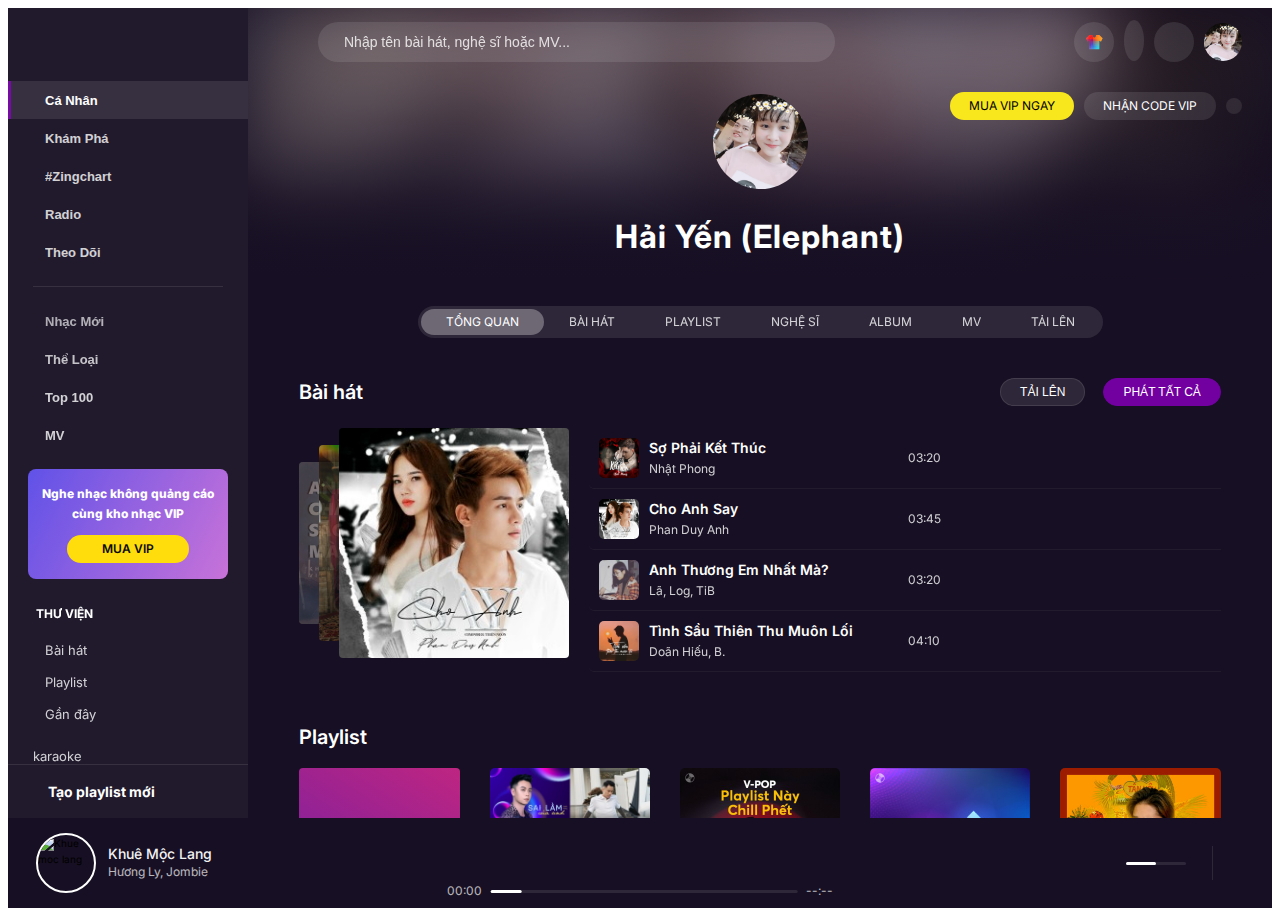
==== commit 3217c361: "add popup setting button in header layout" ====
--- a/index.html
+++ b/index.html
@@ -202,15 +202,88 @@
                 </div>
                 <!-- Header tools layout -->
                 <div class="header-tools">
-                    <button class="header-tools-item theme hide-on-mobile">
-                        <img src="./assets/svg/svg-themet.svg" alt="svg-theme">
-                    </button>
-                    <button class="header-tools-item upload hide-on-mobile">
-                        <i class="fas fa-upload"></i>
-                    </button>
-                    <button class="header-tools-item setting hide-on-mobile">
-                        <i class="fas fa-cogs"></i>
-                    </button>
+                    <div class="header-tools-item-wrap">
+                        <button class="header-tools-item theme hide-on-mobile">
+                            <img src="./assets/svg/svg-themet.svg" alt="svg-theme">
+                        </button>
+                    </div>
+                    <div class="header-tools-item-wrap">
+                        <input type="file" id="up-button" accept="audio/*" style="display: none;" multiple >
+                        <label class="label-up-button" for="up-button">
+                                <i class="fas fa-upload"></i>
+                        </label>
+                    </div>
+                    <div id="header-setting-button" class="header-tools-item-wrap">
+                        <button class="header-tools-item setting hide-on-mobile">
+                            <i class="fas fa-cogs"></i>
+                        </button>
+                        <div class="setting-menu disable">
+                            <ul class="setting-menu-list" >
+                                <li class="setting-menu-item">
+                                    <a href="#">
+                                        <i class="fas fa-ban"></i>
+                                        <p>Danh sách chặn</p>
+                                    </a>
+                                </li>
+                                <li class="setting-menu-item">
+                                    <a href="#">
+                                        <i class="fas fa-music"></i>
+                                        <p>Chất lượng nhạc</p>
+                                        <i class="fas fa-chevron-right"></i>
+                                    </a>
+                                </li>
+                                <li class="setting-menu-item">
+                                    <a href="#">
+                                        <i class="far fa-play-circle"></i>
+                                        <p>Trình phát nhạc</p>
+                                        <i class="fas fa-chevron-right"></i>
+                                    </a>
+                                </li>
+                            </ul>
+                            <div class="menu-footer">
+                                <ul class="setting-menu-list" >
+                                    <li class="setting-menu-item">
+                                        <a href="#">
+                                            <i class="fas fa-info"></i>
+                                            <p>Giới thiệu</p>
+                                        </a>
+                                    </li>
+                                    <li class="setting-menu-item">
+                                        <a href="#">
+                                            <i class="far fa-flag"></i>
+                                            <p>Góp ý</p>
+                                        </a>
+                                    </li>
+                                    <li class="setting-menu-item">
+                                        <a href="#">
+                                            <i class="fas fa-phone"></i>
+                                            <p>Liên hệ</p>
+                                        </a>
+                                    </li>
+                                    <li class="setting-menu-item">
+                                        <a href="#">
+                                            <i class="fab fa-adversal"></i>
+                                            <p>Quảng cáo</p>
+                                        </a>
+                                    </li>
+                                    <li class="setting-menu-item">
+                                        <a href="#">
+                                            <i class="far fa-copy"></i>
+                                            <p>Thoả thuận sử dụng</p>
+                                        </a>
+                                    </li>
+                                    <li class="setting-menu-item">
+                                        <a href="#">
+                                            <i class="fas fa-shield-alt"></i>
+                                            <p>Chính sách bảo mật</p>
+                                        </a>
+                                    </li>
+                                </ul>
+                            </div>
+                            
+                        </div>
+                    </div>
+
                     <div class="avatar-user">
                         <img src="./assets/img/avatar.jpg" alt="avatar-user">
                     </div>
--- a/assets/css/base.css
+++ b/assets/css/base.css
@@ -4,9 +4,9 @@
     --nav-bg: #231b2e;
 
  
-    --primary-bg: #fff;
+    --primary-bg: #432275;
     --layout-bg: #170f23;
-    
+    --navigation-text: #dadada;
     --alpha-bg: hsla(0,0%,100%,0.1);
    
     --tab-active-bg: hsla(0,0%,100%,0.3);
@@ -15,6 +15,7 @@
     --purple-primary: #7200a1;
     --link-text-hover: #c662ef;
     --border-primary: hsla(0,0%,100%,0.1);
+    --text-item-hover: #fff;
 }
 
 * {
--- a/assets/css/header.css
+++ b/assets/css/header.css
@@ -167,6 +167,71 @@
     align-items: center;
 }
 
+.header-tools-item-wrap {
+    position: relative;
+}
+
+.setting-menu {
+    position: absolute;
+    top: 100%;
+    right: 20%;
+    width: 240px;
+    background-color: var(--primary-bg);
+    border-radius: 6px;
+    margin-top: 10px;
+}
+
+.setting-menu.disable {
+    display: none;
+}
+
+.setting-menu-list {
+    list-style: none;
+    padding: 10px 0;
+    margin: 0;
+}
+
+.setting-menu-item a {
+    width: 100%;
+    height: 100%;
+    padding: 12px 20px 12px 17px;
+    display: flex;
+    justify-content: flex-start;
+    align-items: center;
+    color: var(--navigation-text);
+}
+
+.setting-menu-item a i {
+    margin-right: 12px;
+    font-size: 2rem;
+    opacity: 0.8;
+}
+
+.setting-menu-item a i:last-child {
+    margin-left: auto;
+    font-size: 1.8rem;
+}
+
+.setting-menu-item a p {
+    font-size: 1.4rem;
+    margin: 0;
+}
+
+.setting-menu-item:hover {
+    background-color: var(--alpha-bg);
+}
+
+.setting-menu-item:hover a {
+    color: var(--text-item-hover);
+}
+
+.menu-footer {
+    margin-top: auto;
+    border-top: 1px solid var(--border-primary);
+    opacity: 0.7;
+}
+
+.label-up-button,
 .header-tools-item {
     width: 40px;
     height: 40px;
@@ -178,14 +243,18 @@
     border-radius: 50%;
     font-size: 1.8rem;
     margin-right: 10px;
-}
-
-.header-tools-item.upload i,
+    text-align: center;
+}
+
+
+.label-up-button i,
 .header-tools-item.setting i {
     opacity: 0.8;
     color: #fff;
-}
-
+    text-align: center;
+}
+
+.label-up-button:hover,
 .header-tools-item:hover {
     opacity: 0.9;
 }
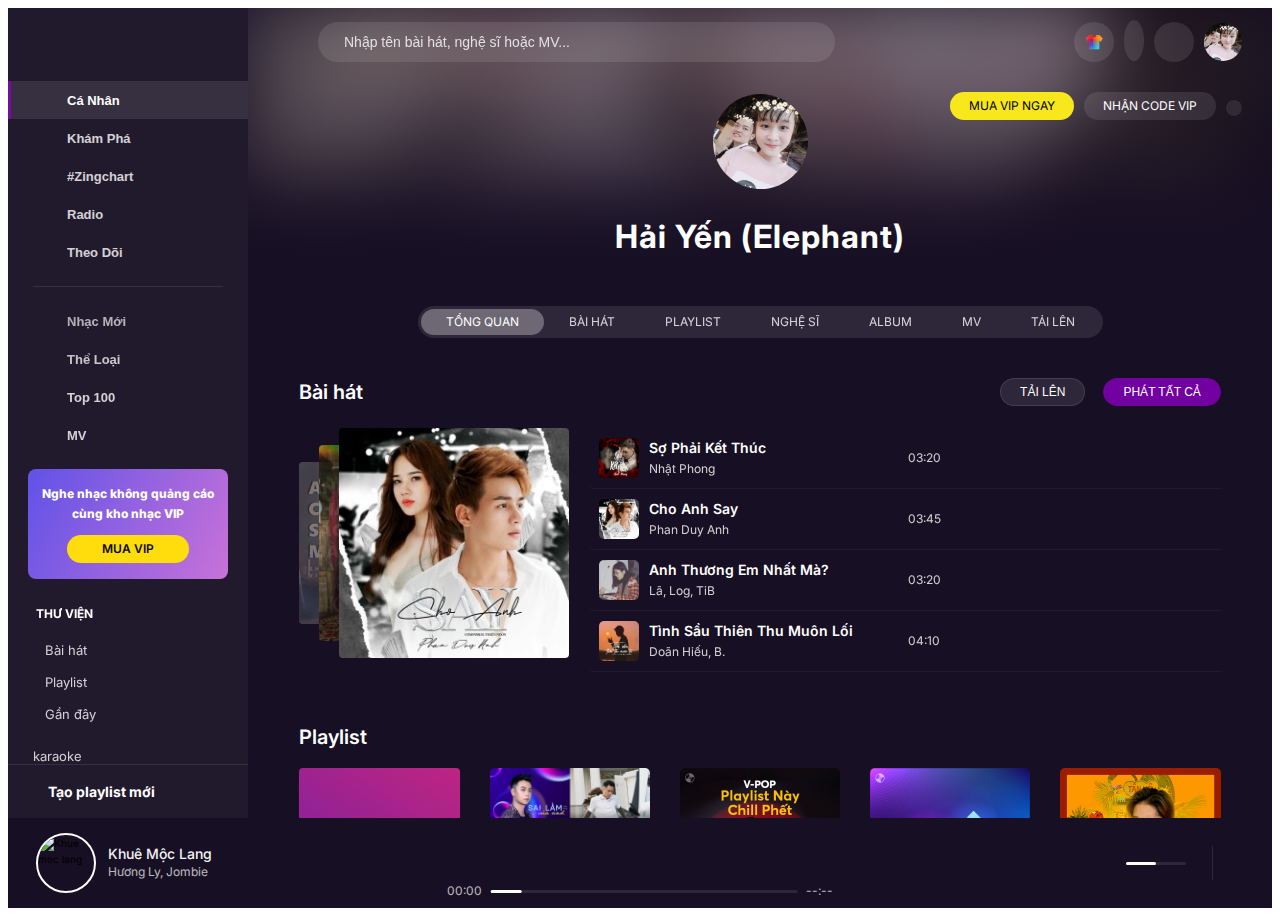
==== commit e1f6d179: "update complete popup in header" ====
--- a/index.html
+++ b/index.html
@@ -217,7 +217,7 @@
                         <button class="header-tools-item setting hide-on-mobile">
                             <i class="fas fa-cogs"></i>
                         </button>
-                        <div class="setting-menu disable">
+                        <div id="setting-menu" class="setting-menu disable">
                             <ul class="setting-menu-list" >
                                 <li class="setting-menu-item">
                                     <a href="#">
@@ -231,6 +231,24 @@
                                         <p>Chất lượng nhạc</p>
                                         <i class="fas fa-chevron-right"></i>
                                     </a>
+                                    <div class="sub-menu-quality sub-menu">
+                                        <ul class="menu-quality-list sub-menu-list" >
+                                            <li class="menu-quality-item sub-menu-item disable" >
+                                                <div class="">
+                                                    <h6>SQ&#183;128</h6>
+                                                    <span>Giảm sử dụng dữ liệu cho các kết nối chậm hơn.</span>
+                                                </div>
+                                                <i class="fas fa-check"></i>
+                                            </li>
+                                            <li class="menu-quality-item sub-menu-item" >
+                                                <div class="">
+                                                    <h6>HQ&#183;320</h6>
+                                                    <span>Kết hợp tốt nhất giữa sử dụng dữ liệu và chất lượng âm thanh.</span>
+                                                </div>
+                                                <i class="fas fa-check"></i>
+                                            </li>
+                                        </ul>
+                                    </div>
                                 </li>
                                 <li class="setting-menu-item">
                                     <a href="#">
@@ -238,6 +256,17 @@
                                         <p>Trình phát nhạc</p>
                                         <i class="fas fa-chevron-right"></i>
                                     </a>
+                                    <div class="sub-menu">
+                                        <ul class="sub-menu-list menu-player-list">
+                                            <li class="sub-menu-item menu-player-item disable" >
+                                                <h6>Lưu luôn phát toàn màn hình</h6>
+                                                <label class="switch ml-10">
+                                                    <input type="checkbox">
+                                                    <span class="slider round"></span>
+                                                </label>
+                                            </li>
+                                        </ul>
+                                    </div>
                                 </li>
                             </ul>
                             <div class="menu-footer">
@@ -304,9 +333,23 @@
                     <div class="user-profile__actions hide-on-mobile hide-on-tablet">
                         <span class="buy-vip" >Mua VIP ngay</span>
                         <span class="get-code" >Nhận Code VIP</span>
-                        <button class="more hide-top" data-hide="Khác" >
-                            <i class="fas fa-ellipsis-h"></i>
-                        </button>
+                        <div class="user-option">
+                            <button class="more hide-top" data-hide="Khác" >
+                                <i class="fas fa-ellipsis-h"></i>
+                            </button>
+
+                            <div id="user-option-menu" class="setting-menu disable">
+                                <ul class="setting-menu-list" >
+                                    <li class="setting-menu-item">
+                                        <a href="#">
+                                            <i class="fas fa-sign-out-alt"></i>
+                                            <p>Đăng Xuất</p>
+                                        </a>
+                                    </li>
+                                </ul>
+                            </div>
+                        </div>
+                        
                     </div>
                     
                 </div>
--- a/assets/css/base.css
+++ b/assets/css/base.css
@@ -119,6 +119,67 @@
     border-radius: 10px;
 }
 
+/* Switch toggle button css */
+.switch {
+    position: relative;
+    display: inline-block;
+    width: 30px;
+    height: 15px;
+  }
+  
+  .switch input { 
+    opacity: 0;
+    width: 0;
+    height: 0;
+  }
+  
+  .slider {
+    position: absolute;
+    cursor: pointer;
+    top: 0;
+    left: 0;
+    right: 0;
+    bottom: 0;
+    background-color: #ccc;
+    -webkit-transition: .4s;
+    transition: .4s;
+  }
+  
+  .slider:before {
+    position: absolute;
+    content: "";
+    height: 13px;
+    width: 13px;
+    left: 2px;
+    bottom: 1px;
+    background-color: white;
+    -webkit-transition: .4s;
+    transition: .4s;
+  }
+  
+  input:checked + .slider {
+    background-color: var(--purple-primary);
+  }
+  
+  input:focus + .slider {
+    box-shadow: 0 0 1px var(--purple-primary);
+  }
+  
+  input:checked + .slider:before {
+    -webkit-transform: translateX(13px);
+    -ms-transform: translateX(13px);
+    transform: translateX(13px);
+  }
+  
+  /* Rounded sliders */
+  .slider.round {
+    border-radius: 15px;
+  }
+  
+  .slider.round:before {
+    border-radius: 50%;
+  }
+
 /* Common class */
 
 .inner-border {
@@ -137,6 +198,10 @@
     margin-right: 10px !important;
 }
 
+.ml-10 {
+    margin-left: 10px !important;
+}
+
 .mb-10 {
     margin-bottom: 10px !important;
 }
@@ -216,6 +281,7 @@
 .pt-16 {
     padding-top: 16px !important;
 }
+
 .pr-20 {
     padding-right: 20px !important;
 }
--- a/assets/css/navigation.css
+++ b/assets/css/navigation.css
@@ -92,6 +92,7 @@
 .nav-item__btn i {
     font-size: 2.2rem;
     margin-right: 12px;
+    width: 22px;
 }
 
 .nav-item__btn span {
--- a/assets/css/header.css
+++ b/assets/css/header.css
@@ -171,6 +171,7 @@
     position: relative;
 }
 
+.sub-menu,
 .setting-menu {
     position: absolute;
     top: 100%;
@@ -187,8 +188,12 @@
 
 .setting-menu-list {
     list-style: none;
-    padding: 10px 0;
-    margin: 0;
+    padding: 5px 0;
+    margin: 0;
+}
+
+.setting-menu-item {
+    position: relative;
 }
 
 .setting-menu-item a {
@@ -202,12 +207,15 @@
 }
 
 .setting-menu-item a i {
+    width: 20px;
+    height: 20px;
+    text-align: center;
     margin-right: 12px;
     font-size: 2rem;
     opacity: 0.8;
 }
 
-.setting-menu-item a i:last-child {
+.setting-menu-item a i:nth-child(3) {
     margin-left: auto;
     font-size: 1.8rem;
 }
@@ -223,6 +231,65 @@
 
 .setting-menu-item:hover a {
     color: var(--text-item-hover);
+}
+
+.sub-menu {
+    position: absolute;
+    top: 0;
+    left: -112%;
+    margin: 0;
+    width:270px;
+    box-shadow: 0 1px 2px rgba(0, 0, 0, 0.05);
+    display: none;
+}
+
+.setting-menu-item:hover .sub-menu {
+    display: block;
+}
+
+.sub-menu-list {
+    padding: 0;
+    list-style: none;
+    padding: 10px 0;
+}
+
+.sub-menu-list h6 {
+    margin: 0;
+    font-size: 1.4rem;
+    color: var(--white-color);
+    margin-bottom: 6px;
+}
+
+.sub-menu-list span {
+    font-size: 1.2rem;
+    color: var(--navigation-text);
+    opacity: 0.7;
+}
+
+.sub-menu-item {
+    padding: 8px 10px 8px 17px;
+    display: flex;
+    justify-content: flex-start;
+    align-items: center;
+}
+
+.sub-menu-item i {
+    font-size: 1.8rem;
+    color: var(--white-color);
+    opacity: 0.8;
+}
+
+.sub-menu-item.disable i {
+    color: transparent;
+}
+
+.sub-menu-item:hover {
+    background-color: var(--alpha-bg);
+    cursor: pointer;
+}
+
+.menu-player-item h6 {
+    margin: 0;
 }
 
 .menu-footer {
--- a/assets/css/main.css
+++ b/assets/css/main.css
@@ -104,6 +104,10 @@
     color: #fff;
 }
 
+.user-option {
+    position: relative;
+}
+
 .user-profile__actions .more {
     padding: 8px;
     background-color: var(--alpha-bg);
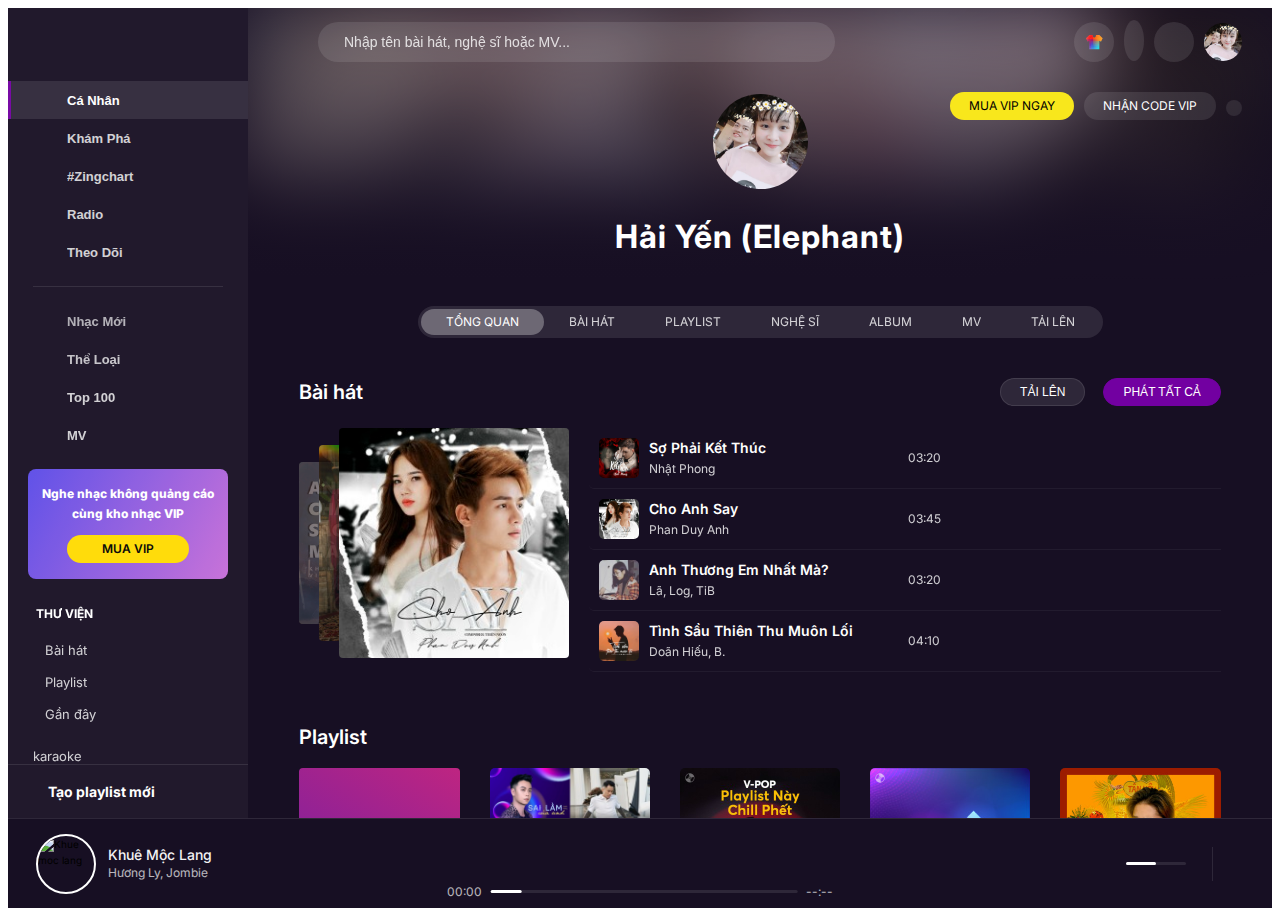
==== commit 6ceb0633: "add navigation component" ====
--- a/index.html
+++ b/index.html
@@ -25,7 +25,7 @@
 <body>
     <div class="app">
         <!-------- Navigation in the left side --------->
-        <div class="navigation hide-on-mobile">
+        <div id="navigation-container" class="navigation hide-on-mobile" w3-include-html="navigation.html">
             <!-- Logo -->
             <button class="mp3-logo-btn" >
                 <div class="mp3-logo" ></div>
@@ -202,7 +202,7 @@
                 </div>
                 <!-- Header tools layout -->
                 <div class="header-tools">
-                    <div class="header-tools-item-wrap">
+                    <div id="header-change-theme" class="modal-label header-tools-item-wrap" data-modal-id="modal-theme">
                         <button class="header-tools-item theme hide-on-mobile">
                             <img src="./assets/svg/svg-themet.svg" alt="svg-theme">
                         </button>
@@ -338,9 +338,9 @@
                                 <i class="fas fa-ellipsis-h"></i>
                             </button>
 
-                            <div id="user-option-menu" class="setting-menu disable">
-                                <ul class="setting-menu-list" >
-                                    <li class="setting-menu-item">
+                            <div id="user-option-menu" class="sub-menu-parent disable">
+                                <ul class="sub-menu-parent-list" >
+                                    <li class="sub-menu-parent-item">
                                         <a href="#">
                                             <i class="fas fa-sign-out-alt"></i>
                                             <p>Đăng Xuất</p>
@@ -2479,440 +2479,606 @@
                     <span class="list-controls__tab-item active" >Danh sách phát</span>
                     <span class="list-controls__tab-item " >Nghe gần đây</span>
                 </div>
-                <button class="list-controls__timer">
+                <button class="modal-label list-controls__timer" data-modal-id="modal-timer">
                     <i class="far fa-clock"></i>
                 </button>
-                <button class="list-controls__other">
-                    <i class="fas fa-ellipsis-h"></i>
-                </button>
+
+                <div class="list-controls__other-wrap">
+                    <button class="list-controls__other">
+                        <i class="fas fa-ellipsis-h"></i>
+                    </button>
+
+                    <div class="sub-menu-parent list-controls__menu disable">
+                        <ul class="sub-menu-parent-list " >
+                            <li class="sub-menu-parent-item">
+                                <a href="#">
+                                    <i class="fas fa-trash-alt"></i>
+                                    <p>Xoá danh sách phát</p>
+                                </a>
+                            </li>
+                            <li class="sub-menu-parent-item">
+                                <a href="#">
+                                    <i class="fas fa-download"></i>
+                                    <p>Tải danh sách phát</p>
+                                </a>
+                            </li>
+                            <li class="sub-menu-parent-item">
+                                <a href="#">
+                                    <i class="fas fa-plus"></i>
+                                    <p>Thêm vào playlist</p>
+                                    <i class="fas fa-chevron-right"></i>
+                                </a>
+                                <div class="sub-menu-child add-playlist-option">
+                                    <div class="search-playlist-wrap">
+                                        <label class="search-playlist-input" for="search-playlist-input">
+                                            <input type="text" name="" id="search-playlist-input" placeholder="Tìm playlist">
+                                        </label>
+                                    </div>
+                                    <ul class=" sub-menu-child-list add-playlist-menu" >
+                                        <li class="sub-menu-child-item add-playlist-item" >
+                                            <a href="#">
+                                                <img src="./assets/svg/add-playlist.svg" alt="">
+                                                <p>Tạo playlist mới</p>
+                                            </a>
+                                        </li>
+                                        <li class="sub-menu-child-item add-playlist-item" >
+                                            <a href="#">
+                                                <i class="fas fa-headphones-alt"></i>
+                                                <p>karaoke</p>
+                                            </a>
+                                        </li>
+                                        <li class="sub-menu-child-item add-playlist-item" >
+                                            <a href="#">
+                                                <i class="fas fa-headphones-alt"></i>
+                                                <p>bolero</p>
+                                            </a>
+                                        </li>
+                                    </ul>
+                                </div>
+                            </li>
+                        </ul>
+                    </div>
+                </div>
+        
+                
             </div>
             <div class="list">
-                <div class="list-played">
-                    <div class="list-item">
-                        <div class="list-item-info">
-                            <div class="list-item-info__imgBox">
-                                <img src="./assets/img/songs/song_img_1.jpg" alt="song1">
-                            </div>
-                            <div class="list-item-info__name">
-                                <h4>Sợ Phải Kết Thúc</h4>
-                                <div class="list-item-info__name-singer">
-                                    <a>Nhật Phong</a>
-                                </div>
-                            </div>
-                        </div>
-                        <button class="list-item-play-btn" >
-                            <i class="fas fa-play"></i>
-                        </button>
-
-                        <div class="list-item__more">
-                            <button class="song-heart-btn like hide-top" data-hide="Thêm vào thư viện">
-                                <i class="far fa-heart"></i>
+                <div class="list-content-item active">
+                    <div class="list-played">
+                        <div class="list-item">
+                            <div class="list-item-info">
+                                <div class="list-item-info__imgBox">
+                                    <img src="./assets/img/songs/song_img_1.jpg" alt="song1">
+                                </div>
+                                <div class="list-item-info__name">
+                                    <h4>Sợ Phải Kết Thúc</h4>
+                                    <div class="list-item-info__name-singer">
+                                        <a>Nhật Phong</a>
+                                    </div>
+                                </div>
+                            </div>
+                            <button class="list-item-play-btn" >
+                                <i class="fas fa-play"></i>
                             </button>
-                            <button class=" more hide-top" data-hide="Xem thêm" >
-                                <i class="fas fa-ellipsis-h"></i>
+    
+                            <div class="list-item__more">
+                                <button class="song-heart-btn like hide-top" data-hide="Thêm vào thư viện">
+                                    <i class="far fa-heart"></i>
+                                </button>
+                                <button class=" more hide-top" data-hide="Xem thêm" >
+                                    <i class="fas fa-ellipsis-h"></i>
+                                </button>
+                            </div>
+                        </div>
+                        <div class="list-item">
+                            <div class="list-item-info">
+                                <div class="list-item-info__imgBox">
+                                    <img src="./assets/img/songs/song_img_9.jpg" alt="song1">
+                                </div>
+                                <div class="list-item-info__name">
+                                    <h4>Tan Vỡ</h4>
+                                    <div class="list-item-info__name-singer">
+                                        <a>Chi Dân</a>
+                                    </div>
+                                </div>
+                            </div>
+                            <button class="list-item-play-btn" >
+                                <i class="fas fa-play"></i>
                             </button>
-                        </div>
+    
+                            <div class="list-item__more">
+                                <button class="song-heart-btn like hide-top" data-hide="Thêm vào thư viện">
+                                    <i class="far fa-heart"></i>
+                                </button>
+                                <button class=" more hide-top" data-hide="Xem thêm" >
+                                    <i class="fas fa-ellipsis-h"></i>
+                                </button>
+                            </div>
+                        </div>
+                        <div class="list-item">
+                            <div class="list-item-info">
+                                <div class="list-item-info__imgBox">
+                                    <img src="./assets/img/songs/song_img_10.jpg" alt="song1">
+                                </div>
+                                <div class="list-item-info__name">
+                                    <h4>Thay Lòng</h4>
+                                    <div class="list-item-info__name-singer">
+                                        <a>DIMZ</a>,
+                                        <a>TVk</a>,
+                                        <a>NH4T</a>
+                                    </div>
+                                </div>
+                            </div>
+                            <button class="list-item-play-btn" >
+                                <i class="fas fa-play"></i>
+                            </button>
+    
+                            <div class="list-item__more">
+                                <button class="song-heart-btn like hide-top" data-hide="Thêm vào thư viện">
+                                    <i class="far fa-heart"></i>
+                                </button>
+                                <button class=" more hide-top" data-hide="Xem thêm" >
+                                    <i class="fas fa-ellipsis-h"></i>
+                                </button>
+                            </div>
+                        </div>
+                        <div class="list-item active">
+                            <div class="list-item-info">
+                                <div class="list-item-info__imgBox">
+                                    <img src="./assets/img/songs/song_img_11.jpg" alt="song1">
+                                </div>
+                                <div class="list-item-info__name">
+                                    <h4>Yêu Là Cưới</h4>
+                                    <div class="list-item-info__name-singer">
+                                        <a>Phát Hồ</a>,
+                                        <a>X2X</a>
+                                    </div>
+                                </div>
+                            </div>
+                            <button class="list-item-play-btn" >
+                                <i class="fas fa-play"></i>
+                            </button>
+    
+                            <div class="list-item__more">
+                                <button class="song-heart-btn like hide-top" data-hide="Thêm vào thư viện">
+                                    <i class="far fa-heart"></i>
+                                </button>
+                                <button class=" more hide-top" data-hide="Xem thêm" >
+                                    <i class="fas fa-ellipsis-h"></i>
+                                </button>
+                            </div>
+                        </div>
+                        
                     </div>
-                    <div class="list-item">
-                        <div class="list-item-info">
-                            <div class="list-item-info__imgBox">
-                                <img src="./assets/img/songs/song_img_9.jpg" alt="song1">
-                            </div>
-                            <div class="list-item-info__name">
-                                <h4>Tan Vỡ</h4>
-                                <div class="list-item-info__name-singer">
-                                    <a>Chi Dân</a>
-                                </div>
-                            </div>
-                        </div>
-                        <button class="list-item-play-btn" >
-                            <i class="fas fa-play"></i>
-                        </button>
-
-                        <div class="list-item__more">
-                            <button class="song-heart-btn like hide-top" data-hide="Thêm vào thư viện">
-                                <i class="far fa-heart"></i>
+    
+                    <div class="playlist-label">
+                        <h4>Tiếp theo</h4>
+                        <div class="playlist-label__link">
+                            <span>Từ playlist</span>
+                            <a href="#">#ZINGCHART</a>
+                        </div>
+                    </div>
+    
+                    <div class="list-next">
+                        <div class="list-item">
+                            <div class="list-item-info">
+                                <div class="list-item-info__imgBox">
+                                    <img src="./assets/img/songs/song_img_12.jpg" alt="song1">
+                                </div>
+                                <div class="list-item-info__name">
+                                    <h4>Sợ Phải Kết Thúc</h4>
+                                    <div class="list-item-info__name-singer">
+                                        <a>Nhật Phong</a>
+                                    </div>
+                                </div>
+                            </div>
+                            <button class="list-item-play-btn" >
+                                <i class="fas fa-play"></i>
                             </button>
-                            <button class=" more hide-top" data-hide="Xem thêm" >
-                                <i class="fas fa-ellipsis-h"></i>
+    
+                            <div class="list-item__more">
+                                <button class="song-heart-btn like hide-top" data-hide="Thêm vào thư viện">
+                                    <i class="far fa-heart"></i>
+                                </button>
+                                <button class=" more hide-top" data-hide="Xem thêm" >
+                                    <i class="fas fa-ellipsis-h"></i>
+                                </button>
+                            </div>
+                        </div>
+                        <div class="list-item">
+                            <div class="list-item-info">
+                                <div class="list-item-info__imgBox">
+                                    <img src="./assets/img/songs/song_img_13.jpg" alt="song1">
+                                </div>
+                                <div class="list-item-info__name">
+                                    <h4>Tan Vỡ</h4>
+                                    <div class="list-item-info__name-singer">
+                                        <a>Chi Dân</a>
+                                    </div>
+                                </div>
+                            </div>
+                            <button class="list-item-play-btn" >
+                                <i class="fas fa-play"></i>
                             </button>
-                        </div>
-                    </div>
-                    <div class="list-item">
-                        <div class="list-item-info">
-                            <div class="list-item-info__imgBox">
-                                <img src="./assets/img/songs/song_img_10.jpg" alt="song1">
-                            </div>
-                            <div class="list-item-info__name">
-                                <h4>Thay Lòng</h4>
-                                <div class="list-item-info__name-singer">
-                                    <a>DIMZ</a>,
-                                    <a>TVk</a>,
-                                    <a>NH4T</a>
-                                </div>
-                            </div>
-                        </div>
-                        <button class="list-item-play-btn" >
-                            <i class="fas fa-play"></i>
-                        </button>
-
-                        <div class="list-item__more">
-                            <button class="song-heart-btn like hide-top" data-hide="Thêm vào thư viện">
-                                <i class="far fa-heart"></i>
+    
+                            <div class="list-item__more">
+                                <button class="song-heart-btn like hide-top" data-hide="Thêm vào thư viện">
+                                    <i class="far fa-heart"></i>
+                                </button>
+                                <button class=" more hide-top" data-hide="Xem thêm" >
+                                    <i class="fas fa-ellipsis-h"></i>
+                                </button>
+                            </div>
+                        </div>
+                        <div class="list-item">
+                            <div class="list-item-info">
+                                <div class="list-item-info__imgBox">
+                                    <img src="./assets/img/songs/song_img_14.jpg" alt="song1">
+                                </div>
+                                <div class="list-item-info__name">
+                                    <h4>Thay Lòng</h4>
+                                    <div class="list-item-info__name-singer">
+                                        <a>DIMZ</a>,
+                                        <a>TVk</a>,
+                                        <a>NH4T</a>
+                                    </div>
+                                </div>
+                            </div>
+                            <button class="list-item-play-btn" >
+                                <i class="fas fa-play"></i>
                             </button>
-                            <button class=" more hide-top" data-hide="Xem thêm" >
-                                <i class="fas fa-ellipsis-h"></i>
+    
+                            <div class="list-item__more">
+                                <button class="song-heart-btn like hide-top" data-hide="Thêm vào thư viện">
+                                    <i class="far fa-heart"></i>
+                                </button>
+                                <button class=" more hide-top" data-hide="Xem thêm" >
+                                    <i class="fas fa-ellipsis-h"></i>
+                                </button>
+                            </div>
+                        </div>
+                        <div class="list-item">
+                            <div class="list-item-info">
+                                <div class="list-item-info__imgBox">
+                                    <img src="./assets/img/songs/song_img_15.jpg" alt="song1">
+                                </div>
+                                <div class="list-item-info__name">
+                                    <h4>Yêu Là Cưới</h4>
+                                    <div class="list-item-info__name-singer">
+                                        <a>Phát Hồ</a>,
+                                        <a>X2X</a>
+                                    </div>
+                                </div>
+                            </div>
+                            <button class="list-item-play-btn" >
+                                <i class="fas fa-play"></i>
                             </button>
-                        </div>
-                    </div>
-                    <div class="list-item active">
-                        <div class="list-item-info">
-                            <div class="list-item-info__imgBox">
-                                <img src="./assets/img/songs/song_img_11.jpg" alt="song1">
-                            </div>
-                            <div class="list-item-info__name">
-                                <h4>Yêu Là Cưới</h4>
-                                <div class="list-item-info__name-singer">
-                                    <a>Phát Hồ</a>,
-                                    <a>X2X</a>
-                                </div>
-                            </div>
-                        </div>
-                        <button class="list-item-play-btn" >
-                            <i class="fas fa-play"></i>
-                        </button>
-
-                        <div class="list-item__more">
-                            <button class="song-heart-btn like hide-top" data-hide="Thêm vào thư viện">
-                                <i class="far fa-heart"></i>
+    
+                            <div class="list-item__more">
+                                <button class="song-heart-btn like hide-top" data-hide="Thêm vào thư viện">
+                                    <i class="far fa-heart"></i>
+                                </button>
+                                <button class=" more hide-top" data-hide="Xem thêm" >
+                                    <i class="fas fa-ellipsis-h"></i>
+                                </button>
+                            </div>
+                        </div>
+                        <div class="list-item">
+                            <div class="list-item-info">
+                                <div class="list-item-info__imgBox">
+                                    <img src="./assets/img/songs/song_img_2.jpg" alt="song1">
+                                </div>
+                                <div class="list-item-info__name">
+                                    <h4>Sợ Phải Kết Thúc</h4>
+                                    <div class="list-item-info__name-singer">
+                                        <a>Nhật Phong</a>
+                                    </div>
+                                </div>
+                            </div>
+                            <button class="list-item-play-btn" >
+                                <i class="fas fa-play"></i>
                             </button>
-                            <button class=" more hide-top" data-hide="Xem thêm" >
-                                <i class="fas fa-ellipsis-h"></i>
+    
+                            <div class="list-item__more">
+                                <button class="song-heart-btn like hide-top" data-hide="Thêm vào thư viện">
+                                    <i class="far fa-heart"></i>
+                                </button>
+                                <button class=" more hide-top" data-hide="Xem thêm" >
+                                    <i class="fas fa-ellipsis-h"></i>
+                                </button>
+                            </div>
+                        </div>
+                        <div class="list-item">
+                            <div class="list-item-info">
+                                <div class="list-item-info__imgBox">
+                                    <img src="./assets/img/songs/song_img_3.jpg" alt="song1">
+                                </div>
+                                <div class="list-item-info__name">
+                                    <h4>Tan Vỡ</h4>
+                                    <div class="list-item-info__name-singer">
+                                        <a>Chi Dân</a>
+                                    </div>
+                                </div>
+                            </div>
+                            <button class="list-item-play-btn" >
+                                <i class="fas fa-play"></i>
                             </button>
-                        </div>
-                    </div>
-                    
-                </div>
-
-                <div class="playlist-label">
-                    <h4>Tiếp theo</h4>
-                    <div class="playlist-label__link">
-                        <span>Từ playlist</span>
-                        <a href="#">#ZINGCHART</a>
+    
+                            <div class="list-item__more">
+                                <button class="song-heart-btn like hide-top" data-hide="Thêm vào thư viện">
+                                    <i class="far fa-heart"></i>
+                                </button>
+                                <button class=" more hide-top" data-hide="Xem thêm" >
+                                    <i class="fas fa-ellipsis-h"></i>
+                                </button>
+                            </div>
+                        </div>
+                        <div class="list-item">
+                            <div class="list-item-info">
+                                <div class="list-item-info__imgBox">
+                                    <img src="./assets/img/songs/song_img_4.jpg" alt="song1">
+                                </div>
+                                <div class="list-item-info__name">
+                                    <h4>Thay Lòng</h4>
+                                    <div class="list-item-info__name-singer">
+                                        <a>DIMZ</a>,
+                                        <a>TVk</a>,
+                                        <a>NH4T</a>
+                                    </div>
+                                </div>
+                            </div>
+                            <button class="list-item-play-btn" >
+                                <i class="fas fa-play"></i>
+                            </button>
+    
+                            <div class="list-item__more">
+                                <button class="song-heart-btn like hide-top" data-hide="Thêm vào thư viện">
+                                    <i class="far fa-heart"></i>
+                                </button>
+                                <button class=" more hide-top" data-hide="Xem thêm" >
+                                    <i class="fas fa-ellipsis-h"></i>
+                                </button>
+                            </div>
+                        </div>
+                        <div class="list-item">
+                            <div class="list-item-info">
+                                <div class="list-item-info__imgBox">
+                                    <img src="./assets/img/songs/song_img_5.jpg" alt="song1">
+                                </div>
+                                <div class="list-item-info__name">
+                                    <h4>Yêu Là Cưới</h4>
+                                    <div class="list-item-info__name-singer">
+                                        <a>Phát Hồ</a>,
+                                        <a>X2X</a>
+                                    </div>
+                                </div>
+                            </div>
+                            <button class="list-item-play-btn" >
+                                <i class="fas fa-play"></i>
+                            </button>
+    
+                            <div class="list-item__more">
+                                <button class="song-heart-btn like hide-top" data-hide="Thêm vào thư viện">
+                                    <i class="far fa-heart"></i>
+                                </button>
+                                <button class=" more hide-top" data-hide="Xem thêm" >
+                                    <i class="fas fa-ellipsis-h"></i>
+                                </button>
+                            </div>
+                        </div>
+                        <div class="list-item">
+                            <div class="list-item-info">
+                                <div class="list-item-info__imgBox">
+                                    <img src="./assets/img/songs/song_img_6.jpg" alt="song1">
+                                </div>
+                                <div class="list-item-info__name">
+                                    <h4>Sợ Phải Kết Thúc</h4>
+                                    <div class="list-item-info__name-singer">
+                                        <a>Nhật Phong</a>
+                                    </div>
+                                </div>
+                            </div>
+                            <button class="list-item-play-btn" >
+                                <i class="fas fa-play"></i>
+                            </button>
+    
+                            <div class="list-item__more">
+                                <button class="song-heart-btn like hide-top" data-hide="Thêm vào thư viện">
+                                    <i class="far fa-heart"></i>
+                                </button>
+                                <button class=" more hide-top" data-hide="Xem thêm" >
+                                    <i class="fas fa-ellipsis-h"></i>
+                                </button>
+                            </div>
+                        </div>
+                        <div class="list-item">
+                            <div class="list-item-info">
+                                <div class="list-item-info__imgBox">
+                                    <img src="./assets/img/songs/song_img_7.jpg" alt="song1">
+                                </div>
+                                <div class="list-item-info__name">
+                                    <h4>Tan Vỡ</h4>
+                                    <div class="list-item-info__name-singer">
+                                        <a>Chi Dân</a>
+                                    </div>
+                                </div>
+                            </div>
+                            <button class="list-item-play-btn" >
+                                <i class="fas fa-play"></i>
+                            </button>
+    
+                            <div class="list-item__more">
+                                <button class="song-heart-btn like hide-top" data-hide="Thêm vào thư viện">
+                                    <i class="far fa-heart"></i>
+                                </button>
+                                <button class=" more hide-top" data-hide="Xem thêm" >
+                                    <i class="fas fa-ellipsis-h"></i>
+                                </button>
+                            </div>
+                        </div>
+                        <div class="list-item">
+                            <div class="list-item-info">
+                                <div class="list-item-info__imgBox">
+                                    <img src="./assets/img/songs/song_img_8.jpg" alt="song1">
+                                </div>
+                                <div class="list-item-info__name">
+                                    <h4>Thay Lòng</h4>
+                                    <div class="list-item-info__name-singer">
+                                        <a>DIMZ</a>,
+                                        <a>TVk</a>,
+                                        <a>NH4T</a>
+                                    </div>
+                                </div>
+                            </div>
+                            <button class="list-item-play-btn" >
+                                <i class="fas fa-play"></i>
+                            </button>
+    
+                            <div class="list-item__more">
+                                <button class="song-heart-btn like hide-top" data-hide="Thêm vào thư viện">
+                                    <i class="far fa-heart"></i>
+                                </button>
+                                <button class=" more hide-top" data-hide="Xem thêm" >
+                                    <i class="fas fa-ellipsis-h"></i>
+                                </button>
+                            </div>
+                        </div>
+                        <div class="list-item">
+                            <div class="list-item-info">
+                                <div class="list-item-info__imgBox">
+                                    <img src="./assets/img/songs/song_img_9.jpg" alt="song1">
+                                </div>
+                                <div class="list-item-info__name">
+                                    <h4>Yêu Là Cưới</h4>
+                                    <div class="list-item-info__name-singer">
+                                        <a>Phát Hồ</a>,
+                                        <a>X2X</a>
+                                    </div>
+                                </div>
+                            </div>
+                            <button class="list-item-play-btn" >
+                                <i class="fas fa-play"></i>
+                            </button>
+    
+                            <div class="list-item__more">
+                                <button class="song-heart-btn like hide-top" data-hide="Thêm vào thư viện">
+                                    <i class="far fa-heart"></i>
+                                </button>
+                                <button class=" more hide-top" data-hide="Xem thêm" >
+                                    <i class="fas fa-ellipsis-h"></i>
+                                </button>
+                            </div>
+                        </div>
+                        
                     </div>
                 </div>
-
-                <div class="list-next">
-                    <div class="list-item">
-                        <div class="list-item-info">
-                            <div class="list-item-info__imgBox">
-                                <img src="./assets/img/songs/song_img_12.jpg" alt="song1">
-                            </div>
-                            <div class="list-item-info__name">
-                                <h4>Sợ Phải Kết Thúc</h4>
-                                <div class="list-item-info__name-singer">
-                                    <a>Nhật Phong</a>
-                                </div>
-                            </div>
-                        </div>
-                        <button class="list-item-play-btn" >
-                            <i class="fas fa-play"></i>
-                        </button>
-
-                        <div class="list-item__more">
-                            <button class="song-heart-btn like hide-top" data-hide="Thêm vào thư viện">
-                                <i class="far fa-heart"></i>
+                <div class="list-content-item ">
+                    <div class="list-played">
+                        <div class="list-item">
+                            <div class="list-item-info">
+                                <div class="list-item-info__imgBox">
+                                    <img src="./assets/img/songs/song_img_1.jpg" alt="song1">
+                                </div>
+                                <div class="list-item-info__name">
+                                    <h4>Sợ Phải Kết Thúc</h4>
+                                    <div class="list-item-info__name-singer">
+                                        <a>Nhật Phong</a>
+                                    </div>
+                                </div>
+                            </div>
+                            <button class="list-item-play-btn" >
+                                <i class="fas fa-play"></i>
                             </button>
-                            <button class=" more hide-top" data-hide="Xem thêm" >
-                                <i class="fas fa-ellipsis-h"></i>
+    
+                            <div class="list-item__more">
+                                <button class="song-heart-btn like hide-top" data-hide="Thêm vào thư viện">
+                                    <i class="far fa-heart"></i>
+                                </button>
+                                <button class=" more hide-top" data-hide="Xem thêm" >
+                                    <i class="fas fa-ellipsis-h"></i>
+                                </button>
+                            </div>
+                        </div>
+                        <div class="list-item">
+                            <div class="list-item-info">
+                                <div class="list-item-info__imgBox">
+                                    <img src="./assets/img/songs/song_img_9.jpg" alt="song1">
+                                </div>
+                                <div class="list-item-info__name">
+                                    <h4>Tan Vỡ</h4>
+                                    <div class="list-item-info__name-singer">
+                                        <a>Chi Dân</a>
+                                    </div>
+                                </div>
+                            </div>
+                            <button class="list-item-play-btn" >
+                                <i class="fas fa-play"></i>
                             </button>
-                        </div>
+    
+                            <div class="list-item__more">
+                                <button class="song-heart-btn like hide-top" data-hide="Thêm vào thư viện">
+                                    <i class="far fa-heart"></i>
+                                </button>
+                                <button class=" more hide-top" data-hide="Xem thêm" >
+                                    <i class="fas fa-ellipsis-h"></i>
+                                </button>
+                            </div>
+                        </div>
+                        <div class="list-item">
+                            <div class="list-item-info">
+                                <div class="list-item-info__imgBox">
+                                    <img src="./assets/img/songs/song_img_10.jpg" alt="song1">
+                                </div>
+                                <div class="list-item-info__name">
+                                    <h4>Thay Lòng</h4>
+                                    <div class="list-item-info__name-singer">
+                                        <a>DIMZ</a>,
+                                        <a>TVk</a>,
+                                        <a>NH4T</a>
+                                    </div>
+                                </div>
+                            </div>
+                            <button class="list-item-play-btn" >
+                                <i class="fas fa-play"></i>
+                            </button>
+    
+                            <div class="list-item__more">
+                                <button class="song-heart-btn like hide-top" data-hide="Thêm vào thư viện">
+                                    <i class="far fa-heart"></i>
+                                </button>
+                                <button class=" more hide-top" data-hide="Xem thêm" >
+                                    <i class="fas fa-ellipsis-h"></i>
+                                </button>
+                            </div>
+                        </div>
+                        <div class="list-item active">
+                            <div class="list-item-info">
+                                <div class="list-item-info__imgBox">
+                                    <img src="./assets/img/songs/song_img_11.jpg" alt="song1">
+                                </div>
+                                <div class="list-item-info__name">
+                                    <h4>Yêu Là Cưới</h4>
+                                    <div class="list-item-info__name-singer">
+                                        <a>Phát Hồ</a>,
+                                        <a>X2X</a>
+                                    </div>
+                                </div>
+                            </div>
+                            <button class="list-item-play-btn" >
+                                <i class="fas fa-play"></i>
+                            </button>
+    
+                            <div class="list-item__more">
+                                <button class="song-heart-btn like hide-top" data-hide="Thêm vào thư viện">
+                                    <i class="far fa-heart"></i>
+                                </button>
+                                <button class=" more hide-top" data-hide="Xem thêm" >
+                                    <i class="fas fa-ellipsis-h"></i>
+                                </button>
+                            </div>
+                        </div>
+                        
                     </div>
-                    <div class="list-item">
-                        <div class="list-item-info">
-                            <div class="list-item-info__imgBox">
-                                <img src="./assets/img/songs/song_img_13.jpg" alt="song1">
-                            </div>
-                            <div class="list-item-info__name">
-                                <h4>Tan Vỡ</h4>
-                                <div class="list-item-info__name-singer">
-                                    <a>Chi Dân</a>
-                                </div>
-                            </div>
-                        </div>
-                        <button class="list-item-play-btn" >
-                            <i class="fas fa-play"></i>
-                        </button>
-
-                        <div class="list-item__more">
-                            <button class="song-heart-btn like hide-top" data-hide="Thêm vào thư viện">
-                                <i class="far fa-heart"></i>
-                            </button>
-                            <button class=" more hide-top" data-hide="Xem thêm" >
-                                <i class="fas fa-ellipsis-h"></i>
-                            </button>
-                        </div>
-                    </div>
-                    <div class="list-item">
-                        <div class="list-item-info">
-                            <div class="list-item-info__imgBox">
-                                <img src="./assets/img/songs/song_img_14.jpg" alt="song1">
-                            </div>
-                            <div class="list-item-info__name">
-                                <h4>Thay Lòng</h4>
-                                <div class="list-item-info__name-singer">
-                                    <a>DIMZ</a>,
-                                    <a>TVk</a>,
-                                    <a>NH4T</a>
-                                </div>
-                            </div>
-                        </div>
-                        <button class="list-item-play-btn" >
-                            <i class="fas fa-play"></i>
-                        </button>
-
-                        <div class="list-item__more">
-                            <button class="song-heart-btn like hide-top" data-hide="Thêm vào thư viện">
-                                <i class="far fa-heart"></i>
-                            </button>
-                            <button class=" more hide-top" data-hide="Xem thêm" >
-                                <i class="fas fa-ellipsis-h"></i>
-                            </button>
-                        </div>
-                    </div>
-                    <div class="list-item">
-                        <div class="list-item-info">
-                            <div class="list-item-info__imgBox">
-                                <img src="./assets/img/songs/song_img_15.jpg" alt="song1">
-                            </div>
-                            <div class="list-item-info__name">
-                                <h4>Yêu Là Cưới</h4>
-                                <div class="list-item-info__name-singer">
-                                    <a>Phát Hồ</a>,
-                                    <a>X2X</a>
-                                </div>
-                            </div>
-                        </div>
-                        <button class="list-item-play-btn" >
-                            <i class="fas fa-play"></i>
-                        </button>
-
-                        <div class="list-item__more">
-                            <button class="song-heart-btn like hide-top" data-hide="Thêm vào thư viện">
-                                <i class="far fa-heart"></i>
-                            </button>
-                            <button class=" more hide-top" data-hide="Xem thêm" >
-                                <i class="fas fa-ellipsis-h"></i>
-                            </button>
-                        </div>
-                    </div>
-                    <div class="list-item">
-                        <div class="list-item-info">
-                            <div class="list-item-info__imgBox">
-                                <img src="./assets/img/songs/song_img_2.jpg" alt="song1">
-                            </div>
-                            <div class="list-item-info__name">
-                                <h4>Sợ Phải Kết Thúc</h4>
-                                <div class="list-item-info__name-singer">
-                                    <a>Nhật Phong</a>
-                                </div>
-                            </div>
-                        </div>
-                        <button class="list-item-play-btn" >
-                            <i class="fas fa-play"></i>
-                        </button>
-
-                        <div class="list-item__more">
-                            <button class="song-heart-btn like hide-top" data-hide="Thêm vào thư viện">
-                                <i class="far fa-heart"></i>
-                            </button>
-                            <button class=" more hide-top" data-hide="Xem thêm" >
-                                <i class="fas fa-ellipsis-h"></i>
-                            </button>
-                        </div>
-                    </div>
-                    <div class="list-item">
-                        <div class="list-item-info">
-                            <div class="list-item-info__imgBox">
-                                <img src="./assets/img/songs/song_img_3.jpg" alt="song1">
-                            </div>
-                            <div class="list-item-info__name">
-                                <h4>Tan Vỡ</h4>
-                                <div class="list-item-info__name-singer">
-                                    <a>Chi Dân</a>
-                                </div>
-                            </div>
-                        </div>
-                        <button class="list-item-play-btn" >
-                            <i class="fas fa-play"></i>
-                        </button>
-
-                        <div class="list-item__more">
-                            <button class="song-heart-btn like hide-top" data-hide="Thêm vào thư viện">
-                                <i class="far fa-heart"></i>
-                            </button>
-                            <button class=" more hide-top" data-hide="Xem thêm" >
-                                <i class="fas fa-ellipsis-h"></i>
-                            </button>
-                        </div>
-                    </div>
-                    <div class="list-item">
-                        <div class="list-item-info">
-                            <div class="list-item-info__imgBox">
-                                <img src="./assets/img/songs/song_img_4.jpg" alt="song1">
-                            </div>
-                            <div class="list-item-info__name">
-                                <h4>Thay Lòng</h4>
-                                <div class="list-item-info__name-singer">
-                                    <a>DIMZ</a>,
-                                    <a>TVk</a>,
-                                    <a>NH4T</a>
-                                </div>
-                            </div>
-                        </div>
-                        <button class="list-item-play-btn" >
-                            <i class="fas fa-play"></i>
-                        </button>
-
-                        <div class="list-item__more">
-                            <button class="song-heart-btn like hide-top" data-hide="Thêm vào thư viện">
-                                <i class="far fa-heart"></i>
-                            </button>
-                            <button class=" more hide-top" data-hide="Xem thêm" >
-                                <i class="fas fa-ellipsis-h"></i>
-                            </button>
-                        </div>
-                    </div>
-                    <div class="list-item">
-                        <div class="list-item-info">
-                            <div class="list-item-info__imgBox">
-                                <img src="./assets/img/songs/song_img_5.jpg" alt="song1">
-                            </div>
-                            <div class="list-item-info__name">
-                                <h4>Yêu Là Cưới</h4>
-                                <div class="list-item-info__name-singer">
-                                    <a>Phát Hồ</a>,
-                                    <a>X2X</a>
-                                </div>
-                            </div>
-                        </div>
-                        <button class="list-item-play-btn" >
-                            <i class="fas fa-play"></i>
-                        </button>
-
-                        <div class="list-item__more">
-                            <button class="song-heart-btn like hide-top" data-hide="Thêm vào thư viện">
-                                <i class="far fa-heart"></i>
-                            </button>
-                            <button class=" more hide-top" data-hide="Xem thêm" >
-                                <i class="fas fa-ellipsis-h"></i>
-                            </button>
-                        </div>
-                    </div>
-                    <div class="list-item">
-                        <div class="list-item-info">
-                            <div class="list-item-info__imgBox">
-                                <img src="./assets/img/songs/song_img_6.jpg" alt="song1">
-                            </div>
-                            <div class="list-item-info__name">
-                                <h4>Sợ Phải Kết Thúc</h4>
-                                <div class="list-item-info__name-singer">
-                                    <a>Nhật Phong</a>
-                                </div>
-                            </div>
-                        </div>
-                        <button class="list-item-play-btn" >
-                            <i class="fas fa-play"></i>
-                        </button>
-
-                        <div class="list-item__more">
-                            <button class="song-heart-btn like hide-top" data-hide="Thêm vào thư viện">
-                                <i class="far fa-heart"></i>
-                            </button>
-                            <button class=" more hide-top" data-hide="Xem thêm" >
-                                <i class="fas fa-ellipsis-h"></i>
-                            </button>
-                        </div>
-                    </div>
-                    <div class="list-item">
-                        <div class="list-item-info">
-                            <div class="list-item-info__imgBox">
-                                <img src="./assets/img/songs/song_img_7.jpg" alt="song1">
-                            </div>
-                            <div class="list-item-info__name">
-                                <h4>Tan Vỡ</h4>
-                                <div class="list-item-info__name-singer">
-                                    <a>Chi Dân</a>
-                                </div>
-                            </div>
-                        </div>
-                        <button class="list-item-play-btn" >
-                            <i class="fas fa-play"></i>
-                        </button>
-
-                        <div class="list-item__more">
-                            <button class="song-heart-btn like hide-top" data-hide="Thêm vào thư viện">
-                                <i class="far fa-heart"></i>
-                            </button>
-                            <button class=" more hide-top" data-hide="Xem thêm" >
-                                <i class="fas fa-ellipsis-h"></i>
-                            </button>
-                        </div>
-                    </div>
-                    <div class="list-item">
-                        <div class="list-item-info">
-                            <div class="list-item-info__imgBox">
-                                <img src="./assets/img/songs/song_img_8.jpg" alt="song1">
-                            </div>
-                            <div class="list-item-info__name">
-                                <h4>Thay Lòng</h4>
-                                <div class="list-item-info__name-singer">
-                                    <a>DIMZ</a>,
-                                    <a>TVk</a>,
-                                    <a>NH4T</a>
-                                </div>
-                            </div>
-                        </div>
-                        <button class="list-item-play-btn" >
-                            <i class="fas fa-play"></i>
-                        </button>
-
-                        <div class="list-item__more">
-                            <button class="song-heart-btn like hide-top" data-hide="Thêm vào thư viện">
-                                <i class="far fa-heart"></i>
-                            </button>
-                            <button class=" more hide-top" data-hide="Xem thêm" >
-                                <i class="fas fa-ellipsis-h"></i>
-                            </button>
-                        </div>
-                    </div>
-                    <div class="list-item">
-                        <div class="list-item-info">
-                            <div class="list-item-info__imgBox">
-                                <img src="./assets/img/songs/song_img_9.jpg" alt="song1">
-                            </div>
-                            <div class="list-item-info__name">
-                                <h4>Yêu Là Cưới</h4>
-                                <div class="list-item-info__name-singer">
-                                    <a>Phát Hồ</a>,
-                                    <a>X2X</a>
-                                </div>
-                            </div>
-                        </div>
-                        <button class="list-item-play-btn" >
-                            <i class="fas fa-play"></i>
-                        </button>
-
-                        <div class="list-item__more">
-                            <button class="song-heart-btn like hide-top" data-hide="Thêm vào thư viện">
-                                <i class="far fa-heart"></i>
-                            </button>
-                            <button class=" more hide-top" data-hide="Xem thêm" >
-                                <i class="fas fa-ellipsis-h"></i>
-                            </button>
-                        </div>
-                    </div>
-                    
                 </div>
             </div>
             
@@ -3064,6 +3230,571 @@
             </div>
         </div>
         <!----x---- Playing song section in the footer -----x---->
+
+        <!--------- Modal section ---------->
+        <div class="modal">
+            <div class="modal__overlay"></div>
+            <div class="modal__body">
+                <div id="modal-theme" class="modal__item modal__theme">
+                    <div class="modal__theme-header">
+                        <h3 class="modal__theme-title">Giao diện</h3>
+                        <div class="modal__theme-exit">
+                            <i class="fas fa-times"></i>
+                        </div>
+                    </div>
+                    <div class="modal__theme-content">
+                        <div class="modal__theme-container dynamic">
+                            <h3 class="title">Dynamic</h3>
+                            <div class="row sm-7-gutter">
+                                <div class="col l-2 m-3 c-4">
+                                    <div class="modal__theme-item">
+                                        <div class="img-box">
+                                            <img src="./assets/img/modal/theme/dynamic/dynamic-light.jpg" alt="dynamic-light">
+                                            <div class="img-box__opacity"></div>
+                                            <div class="img-box__actions">
+                                                <button class="btn btn--type1" >Áp dụng</button>
+                                                <button class="btn btn--type2" >Xem trước</button>
+                                            </div>
+                                            <div class="img-box__icon">
+                                                <i class="fas fa-check"></i>
+                                            </div>
+                                        </div>
+                                        <div class="content-box">
+                                            <h4 class="content-box__title" >Sáng Tối</h4>
+                                        </div>
+                                    </div>
+                                </div>
+                                <div class="col l-2 m-3 c-4">
+                                    <div class="modal__theme-item">
+                                        <div class="img-box scale">
+                                            <img src="./assets/img/modal/theme/dynamic/London-thumb.png" alt="london-thumb">
+                                            <div class="img-box__opacity"></div>
+                                            <div class="img-box__actions">
+                                                <button class="btn btn--type1" >Áp dụng</button>
+                                                <button class="btn btn--type2" >Xem trước</button>
+                                            </div>
+                                            <div class="img-box__icon">
+                                                <i class="fas fa-check"></i>
+                                            </div>
+                                        </div>
+                                        <div class="content-box">
+                                            <h4 class="content-box__title" >London</h4>
+                                        </div>
+                                    </div>
+                                </div>
+                                <div class="col l-2 m-3 c-4">
+                                    <div class="modal__theme-item">
+                                        <div class="img-box">
+                                            <img src="./assets/img/modal/theme/dynamic/dynamic-blue.jpg" alt="dynamic-blue">
+                                            <div class="img-box__opacity"></div>
+                                            <div class="img-box__actions">
+                                                <button class="btn btn--type1" >Áp dụng</button>
+                                                <button class="btn btn--type2" >Xem trước</button>
+                                            </div>
+                                            <div class="img-box__icon">
+                                                <i class="fas fa-check"></i>
+                                            </div>
+                                        </div>
+                                        <div class="content-box">
+                                            <h4 class="content-box__title" >Xanh da trời</h4>
+                                        </div>
+                                    </div>
+                                </div>
+                                <div class="col l-2 m-3 c-4">
+                                    <div class="modal__theme-item">
+                                        <div class="img-box">
+                                            <img src="./assets/img/modal/theme/dynamic/dynamic-pink.jpg" alt="dynamic-pink">
+                                            <div class="img-box__opacity"></div>
+                                            <div class="img-box__actions">
+                                                <button class="btn btn--type1" >Áp dụng</button>
+                                                <button class="btn btn--type2" >Xem trước</button>
+                                            </div>
+                                            <div class="img-box__icon">
+                                                <i class="fas fa-check"></i>
+                                            </div>
+                                        </div>
+                                        <div class="content-box">
+                                            <h4 class="content-box__title" >Hồng</h4>
+                                        </div>
+                                    </div>
+                                </div>
+                                <div class="col l-2 m-3 c-4">
+                                    <div class="modal__theme-item">
+                                        <div class="img-box">
+                                            <img src="./assets/img/modal/theme/dynamic/dynamic-brown.jpg" alt="dynamic-brown">
+                                            <div class="img-box__opacity"></div>
+                                            <div class="img-box__actions">
+                                                <button class="btn btn--type1" >Áp dụng</button>
+                                                <button class="btn btn--type2" >Xem trước</button>
+                                            </div>
+                                            <div class="img-box__icon">
+                                                <i class="fas fa-check"></i>
+                                            </div>
+                                        </div>
+                                        <div class="content-box">
+                                            <h4 class="content-box__title" >Nâu</h4>
+                                        </div>
+                                    </div>
+                                </div>
+                            </div>
+                        </div>
+                        <div class="modal__theme-container topic">
+                            <h3 class="title">Chủ đề</h3>
+                            <div class="row sm-7-gutter">
+                                <div class="col l-2 m-3 c-4">
+                                    <div class="modal__theme-item">
+                                        <div class="img-box scale">
+                                            <img src="./assets/img/modal/theme/topic/zma.jpg" alt="zma">
+                                            <div class="img-box__opacity"></div>
+                                            <div class="img-box__actions">
+                                                <button class="btn btn--type1" >Áp dụng</button>
+                                                <button class="btn btn--type2" >Xem trước</button>
+                                            </div>
+                                            <div class="img-box__icon">
+                                                <i class="fas fa-check"></i>
+                                            </div>
+                                        </div>
+                                        <div class="content-box">
+                                            <h4 class="content-box__title" >Zing Music Awards</h4>
+                                        </div>
+                                    </div>
+                                </div>
+                                <div class="col l-2 m-3 c-4">
+                                    <div class="modal__theme-item">
+                                        <div class="img-box scale">
+                                            <img src="./assets/img/modal/theme/topic/eiffel.jpg" alt="eiffel">
+                                            <div class="img-box__opacity"></div>
+                                            <div class="img-box__actions">
+                                                <button class="btn btn--type1" >Áp dụng</button>
+                                                <button class="btn btn--type2" >Xem trước</button>
+                                            </div>
+                                            <div class="img-box__icon">
+                                                <i class="fas fa-check"></i>
+                                            </div>
+                                        </div>
+                                        <div class="content-box">
+                                            <h4 class="content-box__title" >Tháp Eiffel</h4>
+                                        </div>
+                                    </div>
+                                </div>
+                            </div>
+                        </div>
+                        <div class="modal__theme-container artist">
+                            <h3 class="title">Nghệ sĩ</h3>
+                            <div class="row sm-7-gutter">
+                                <div class="col l-2 m-3 c-4">
+                                    <div class="modal__theme-item">
+                                        <div class="img-box scale">
+                                            <img src="./assets/img/modal/theme/artist/jack.jpg" alt="jack">
+                                            <div class="img-box__opacity"></div>
+                                            <div class="img-box__actions">
+                                                <button class="btn btn--type1" >Áp dụng</button>
+                                                <button class="btn btn--type2" >Xem trước</button>
+                                            </div>
+                                            <div class="img-box__icon">
+                                                <i class="fas fa-check"></i>
+                                            </div>
+                                        </div>
+                                        <div class="content-box">
+                                            <h4 class="content-box__title" >Jack</h4>
+                                        </div>
+                                    </div>
+                                </div>
+                                <div class="col l-2 m-3 c-4">
+                                    <div class="modal__theme-item">
+                                        <div class="img-box scale">
+                                            <img src="./assets/img/modal/theme/artist/iu.jpg" alt="iu">
+                                            <div class="img-box__opacity"></div>
+                                            <div class="img-box__actions">
+                                                <button class="btn btn--type1" >Áp dụng</button>
+                                                <button class="btn btn--type2" >Xem trước</button>
+                                            </div>
+                                            <div class="img-box__icon">
+                                                <i class="fas fa-check"></i>
+                                            </div>
+                                        </div>
+                                        <div class="content-box">
+                                            <h4 class="content-box__title" >IU</h4>
+                                        </div>
+                                    </div>
+                                </div>
+                                <div class="col l-2 m-3 c-4">
+                                    <div class="modal__theme-item">
+                                        <div class="img-box scale">
+                                            <img src="./assets/img/modal/theme/artist/ji-chang-wook.jpg" alt="ji-chang-wook">
+                                            <div class="img-box__opacity"></div>
+                                            <div class="img-box__actions">
+                                                <button class="btn btn--type1" >Áp dụng</button>
+                                                <button class="btn btn--type2" >Xem trước</button>
+                                            </div>
+                                            <div class="img-box__icon">
+                                                <i class="fas fa-check"></i>
+                                            </div>
+                                        </div>
+                                        <div class="content-box">
+                                            <h4 class="content-box__title" >Ji Chang Wook</h4>
+                                        </div>
+                                    </div>
+                                </div>
+                                <div class="col l-2 m-3 c-4">
+                                    <div class="modal__theme-item">
+                                        <div class="img-box scale">
+                                            <img src="./assets/img/modal/theme/artist/lisa.jpg" alt="lisa">
+                                            <div class="img-box__opacity"></div>
+                                            <div class="img-box__actions">
+                                                <button class="btn btn--type1" >Áp dụng</button>
+                                                <button class="btn btn--type2" >Xem trước</button>
+                                            </div>
+                                            <div class="img-box__icon">
+                                                <i class="fas fa-check"></i>
+                                            </div>
+                                        </div>
+                                        <div class="content-box">
+                                            <h4 class="content-box__title" >Lisa</h4>
+                                        </div>
+                                    </div>
+                                </div>
+                                <div class="col l-2 m-3 c-4">
+                                    <div class="modal__theme-item">
+                                        <div class="img-box scale">
+                                            <img src="./assets/img/modal/theme/artist/jennie.jpg" alt="jennie">
+                                            <div class="img-box__opacity"></div>
+                                            <div class="img-box__actions">
+                                                <button class="btn btn--type1" >Áp dụng</button>
+                                                <button class="btn btn--type2" >Xem trước</button>
+                                            </div>
+                                            <div class="img-box__icon">
+                                                <i class="fas fa-check"></i>
+                                            </div>
+                                        </div>
+                                        <div class="content-box">
+                                            <h4 class="content-box__title" >Jennie Kim</h4>
+                                        </div>
+                                    </div>
+                                </div>
+                                <div class="col l-2 m-3 c-4">
+                                    <div class="modal__theme-item">
+                                        <div class="img-box scale">
+                                            <img src="./assets/img/modal/theme/artist/jisoo.jpg" alt="jisoo">
+                                            <div class="img-box__opacity"></div>
+                                            <div class="img-box__actions">
+                                                <button class="btn btn--type1" >Áp dụng</button>
+                                                <button class="btn btn--type2" >Xem trước</button>
+                                            </div>
+                                            <div class="img-box__icon">
+                                                <i class="fas fa-check"></i>
+                                            </div>
+                                        </div>
+                                        <div class="content-box">
+                                            <h4 class="content-box__title" >Jisoo</h4>
+                                        </div>
+                                    </div>
+                                </div>
+                                <div class="col l-2 m-3 c-4">
+                                    <div class="modal__theme-item">
+                                        <div class="img-box scale">
+                                            <img src="./assets/img/modal/theme/artist/rose.jpg" alt="rose">
+                                            <div class="img-box__opacity"></div>
+                                            <div class="img-box__actions">
+                                                <button class="btn btn--type1" >Áp dụng</button>
+                                                <button class="btn btn--type2" >Xem trước</button>
+                                            </div>
+                                            <div class="img-box__icon">
+                                                <i class="fas fa-check"></i>
+                                            </div>
+                                        </div>
+                                        <div class="content-box">
+                                            <h4 class="content-box__title" >Rosé</h4>
+                                        </div>
+                                    </div>
+                                </div>
+                            </div>
+                        </div>
+                        <div class="modal__theme-container dark-color">
+                            <h3 class="title">Màu Tối</h3>
+                            <div class="row sm-7-gutter">
+                                <div class="col l-2 m-3 c-4">
+                                    <div class="modal__theme-item">
+                                        <div class="img-box scale">
+                                            <img src="./assets/img/modal/theme/dark-color/dark.jpg" alt="dark">
+                                            <div class="img-box__opacity"></div>
+                                            <div class="img-box__actions">
+                                                <button class="btn btn--type1" >Áp dụng</button>
+                                                <button class="btn btn--type2" >Xem trước</button>
+                                            </div>
+                                            <div class="img-box__icon">
+                                                <i class="fas fa-check"></i>
+                                            </div>
+                                        </div>
+                                        <div class="content-box">
+                                            <h4 class="content-box__title" >Tối</h4>
+                                        </div>
+                                    </div>
+                                </div>
+                                <div class="col l-2 m-3 c-4">
+                                    <div class="modal__theme-item active">
+                                        <div class="img-box scale">
+                                            <img src="./assets/img/modal/theme/dark-color/purple.jpg" alt="purple">
+                                            <div class="img-box__opacity"></div>
+                                            <div class="img-box__actions">
+                                                <button class="btn btn--type1" >Áp dụng</button>
+                                                <button class="btn btn--type2" >Xem trước</button>
+                                            </div>
+                                            <div class="img-box__icon">
+                                                <i class="fas fa-check"></i>
+                                            </div>
+                                        </div>
+                                        <div class="content-box">
+                                            <h4 class="content-box__title" >Tím</h4>
+                                        </div>
+                                    </div>
+                                </div>
+                                <div class="col l-2 m-3 c-4">
+                                    <div class="modal__theme-item">
+                                        <div class="img-box scale">
+                                            <img src="./assets/img/modal/theme/dark-color/blue.jpg" alt="blue">
+                                            <div class="img-box__opacity"></div>
+                                            <div class="img-box__actions">
+                                                <button class="btn btn--type1" >Áp dụng</button>
+                                                <button class="btn btn--type2" >Xem trước</button>
+                                            </div>
+                                            <div class="img-box__icon">
+                                                <i class="fas fa-check"></i>
+                                            </div>
+                                        </div>
+                                        <div class="content-box">
+                                            <h4 class="content-box__title" >Xanh Đậm</h4>
+                                        </div>
+                                    </div>
+                                </div>
+                                <div class="col l-2 m-3 c-4">
+                                    <div class="modal__theme-item">
+                                        <div class="img-box scale">
+                                            <img src="./assets/img/modal/theme/dark-color/blue-light.jpg" alt="blue-light">
+                                            <div class="img-box__opacity"></div>
+                                            <div class="img-box__actions">
+                                                <button class="btn btn--type1" >Áp dụng</button>
+                                                <button class="btn btn--type2" >Xem trước</button>
+                                            </div>
+                                            <div class="img-box__icon">
+                                                <i class="fas fa-check"></i>
+                                            </div>
+                                        </div>
+                                        <div class="content-box">
+                                            <h4 class="content-box__title" >Xanh Biển</h4>
+                                        </div>
+                                    </div>
+                                </div>
+                                <div class="col l-2 m-3 c-4">
+                                    <div class="modal__theme-item">
+                                        <div class="img-box scale">
+                                            <img src="./assets/img/modal/theme/dark-color/green.jpg" alt="green">
+                                            <div class="img-box__opacity"></div>
+                                            <div class="img-box__actions">
+                                                <button class="btn btn--type1" >Áp dụng</button>
+                                                <button class="btn btn--type2" >Xem trước</button>
+                                            </div>
+                                            <div class="img-box__icon">
+                                                <i class="fas fa-check"></i>
+                                            </div>
+                                        </div>
+                                        <div class="content-box">
+                                            <h4 class="content-box__title" >Xanh Lá</h4>
+                                        </div>
+                                    </div>
+                                </div>
+                                <div class="col l-2 m-3 c-4">
+                                    <div class="modal__theme-item">
+                                        <div class="img-box scale">
+                                            <img src="./assets/img/modal/theme/dark-color/brown.jpg" alt="brown">
+                                            <div class="img-box__opacity"></div>
+                                            <div class="img-box__actions">
+                                                <button class="btn btn--type1" >Áp dụng</button>
+                                                <button class="btn btn--type2" >Xem trước</button>
+                                            </div>
+                                            <div class="img-box__icon">
+                                                <i class="fas fa-check"></i>
+                                            </div>
+                                        </div>
+                                        <div class="content-box">
+                                            <h4 class="content-box__title" >Nâu</h4>
+                                        </div>
+                                    </div>
+                                </div>
+                                <div class="col l-2 m-3 c-4">
+                                    <div class="modal__theme-item">
+                                        <div class="img-box scale">
+                                            <img src="./assets/img/modal/theme/dark-color/pink.jpg" alt="pink">
+                                            <div class="img-box__opacity"></div>
+                                            <div class="img-box__actions">
+                                                <button class="btn btn--type1" >Áp dụng</button>
+                                                <button class="btn btn--type2" >Xem trước</button>
+                                            </div>
+                                            <div class="img-box__icon">
+                                                <i class="fas fa-check"></i>
+                                            </div>
+                                        </div>
+                                        <div class="content-box">
+                                            <h4 class="content-box__title" >Hồng</h4>
+                                        </div>
+                                    </div>
+                                </div>
+                                <div class="col l-2 m-3 c-4">
+                                    <div class="modal__theme-item">
+                                        <div class="img-box scale">
+                                            <img src="./assets/img/modal/theme/dark-color/red.jpg" alt="red">
+                                            <div class="img-box__opacity"></div>
+                                            <div class="img-box__actions">
+                                                <button class="btn btn--type1" >Áp dụng</button>
+                                                <button class="btn btn--type2" >Xem trước</button>
+                                            </div>
+                                            <div class="img-box__icon">
+                                                <i class="fas fa-check"></i>
+                                            </div>
+                                        </div>
+                                        <div class="content-box">
+                                            <h4 class="content-box__title" >Đỏ</h4>
+                                        </div>
+                                    </div>
+                                </div>
+                            </div>
+                        </div>
+                        <div class="modal__theme-container light-color">
+                            <h3 class="title">Màu Sáng</h3>
+                            <div class="row sm-7-gutter">
+                                <div class="col l-2 m-3 c-4">
+                                    <div class="modal__theme-item">
+                                        <div class="img-box scale">
+                                            <img src="./assets/img/modal/theme/light-color/light.jpg" alt="light">
+                                            <div class="img-box__opacity"></div>
+                                            <div class="img-box__actions">
+                                                <button class="btn btn--type1" >Áp dụng</button>
+                                                <button class="btn btn--type2" >Xem trước</button>
+                                            </div>
+                                            <div class="img-box__icon">
+                                                <i class="fas fa-check"></i>
+                                            </div>
+                                        </div>
+                                        <div class="content-box">
+                                            <h4 class="content-box__title" >Sáng</h4>
+                                        </div>
+                                    </div>
+                                </div>
+                                <div class="col l-2 m-3 c-4">
+                                    <div class="modal__theme-item">
+                                        <div class="img-box scale">
+                                            <img src="./assets/img/modal/theme/light-color/gray.jpg" alt="gray">
+                                            <div class="img-box__opacity"></div>
+                                            <div class="img-box__actions">
+                                                <button class="btn btn--type1" >Áp dụng</button>
+                                                <button class="btn btn--type2" >Xem trước</button>
+                                            </div>
+                                            <div class="img-box__icon">
+                                                <i class="fas fa-check"></i>
+                                            </div>
+                                        </div>
+                                        <div class="content-box">
+                                            <h4 class="content-box__title" >Xám</h4>
+                                        </div>
+                                    </div>
+                                </div>
+                                <div class="col l-2 m-3 c-4">
+                                    <div class="modal__theme-item">
+                                        <div class="img-box scale">
+                                            <img src="./assets/img/modal/theme/light-color/green-light.jpg" alt="green-light">
+                                            <div class="img-box__opacity"></div>
+                                            <div class="img-box__actions">
+                                                <button class="btn btn--type1" >Áp dụng</button>
+                                                <button class="btn btn--type2" >Xem trước</button>
+                                            </div>
+                                            <div class="img-box__icon">
+                                                <i class="fas fa-check"></i>
+                                            </div>
+                                        </div>
+                                        <div class="content-box">
+                                            <h4 class="content-box__title" >Xanh Nhạt</h4>
+                                        </div>
+                                    </div>
+                                </div>
+                                <div class="col l-2 m-3 c-4">
+                                    <div class="modal__theme-item">
+                                        <div class="img-box scale">
+                                            <img src="./assets/img/modal/theme/light-color/pink-light.jpg" alt="pink-light">
+                                            <div class="img-box__opacity"></div>
+                                            <div class="img-box__actions">
+                                                <button class="btn btn--type1" >Áp dụng</button>
+                                                <button class="btn btn--type2" >Xem trước</button>
+                                            </div>
+                                            <div class="img-box__icon">
+                                                <i class="fas fa-check"></i>
+                                            </div>
+                                        </div>
+                                        <div class="content-box">
+                                            <h4 class="content-box__title" >Cánh Hồng Sen</h4>
+                                        </div>
+                                    </div>
+                                </div>
+                            </div>
+                        </div>
+                    </div>
+                </div>
+
+                <div id="modal-timer" class="modal__item">
+                    <h3 class="title" >Hẹn Giờ Dừng Phát Nhạc</h3>
+                    <div class="time-picker">
+                        <div id="input-hour-timer" class="time-input">
+                            <div class="time-control">
+                                <input  type="text" value="00">
+                            </div>
+                            <div class="label">Giờ</div>
+                            <div class="time-option">
+                                <ul>
+                                    <li>01 giờ</li>
+                                    <li>02 giờ</li>
+                                    <li>03 giờ</li>
+                                    <li>04 giờ</li>
+                                    <li>05 giờ</li>
+                                    <li>06 giờ</li>
+                                    <li>07 giờ</li>
+                                    <li>08 giờ</li>
+                                    <li>09 giờ</li>
+                                    <li>10 giờ</li>
+                                    <li>11 giờ</li>
+                                    <li>12 giờ</li>
+                                </ul>
+                            </div>
+                        </div>
+                        <div class="dot">:</div>
+                        <div id="input-minute-timer" class="time-input">
+                            <div class="time-control">
+                                <input type="text" value="00">
+                            </div>
+                            <div class="label">Phút</div>
+                            <div class="time-option">
+                                <ul>
+                                    <li>00 phút</li>
+                                    <li>05 phút</li>
+                                    <li>10 phút</li>
+                                    <li>15 phút</li>
+                                    <li>20 phút</li>
+                                    <li>25 phút</li>
+                                    <li>30 phút</li>
+                                    <li>35 phút</li>
+                                    <li>40 phút</li>
+                                    <li>45 phút</li>
+                                    <li>50 phút</li>
+                                    <li>55 phút</li>
+                                </ul>
+                            </div>
+                        </div>
+                    </div>
+                    <h3 class="subtitle" >Chọn thời gian để dừng phát nhạc</h3>
+                    <button class="btn btn--type1 btn-timer-save disable" >Lưu Lại</button>
+                    <button class="btn btn--type2 btn-timer-cancel modal__theme-exit" >Huỷ</button>
+                </div>
+            </div>
+        </div>
+        <!----x---- Modal section -----x---->
     </div>
 
     <script src="https://cdnjs.cloudflare.com/ajax/libs/jquery/3.6.0/jquery.min.js" integrity="sha512-894YE6QWD5I59HgZOGReFYm4dnWc1Qt5NtvYSaNcOP+u1T9qYdvdihz0PPSiiqn/+/3e7Jo4EaG7TubfWGUrMQ==" crossorigin="anonymous" referrerpolicy="no-referrer"></script>
--- a/assets/css/base.css
+++ b/assets/css/base.css
@@ -3,7 +3,8 @@
     --black-color: #000;
     --nav-bg: #231b2e;
 
- 
+    --text-primary: #fff;
+    --text-secondary: hsla(0,0%,100%,0.5);
     --primary-bg: #432275;
     --layout-bg: #170f23;
     --navigation-text: #dadada;
@@ -16,6 +17,7 @@
     --link-text-hover: #c662ef;
     --border-primary: hsla(0,0%,100%,0.1);
     --text-item-hover: #fff;
+    --portal-menu-box-shadow: rgba(0,0,0,0.2);
 }
 
 * {
@@ -180,6 +182,162 @@
     border-radius: 50%;
   }
 
+/* Submenu css */
+.sub-menu-child,
+.sub-menu-parent {
+    position: absolute;
+    top: 100%;
+    right: 20%;
+    width: 240px;
+    background-color: var(--primary-bg);
+    border-radius: 6px;
+    margin-top: 10px;
+}
+
+.sub-menu-parent.disable {
+    display: none;
+}
+
+.sub-menu-parent-list {
+    list-style: none;
+    padding: 5px 0;
+    margin: 0;
+}
+
+.sub-menu-parent-item {
+    position: relative;
+}
+
+.sub-menu-parent-item a {
+    width: 100%;
+    height: 100%;
+    padding: 12px 20px 12px 17px;
+    display: flex;
+    justify-content: flex-start;
+    align-items: center;
+    color: var(--navigation-text);
+}
+
+.sub-menu-parent-item a i {
+    width: 20px;
+    height: 20px;
+    text-align: center;
+    margin-right: 12px;
+    font-size: 2rem;
+    opacity: 0.8;
+}
+
+.sub-menu-parent-item a i:nth-child(3) {
+    margin-left: auto;
+    font-size: 1.8rem;
+}
+
+.sub-menu-parent-item a p {
+    font-size: 1.4rem;
+    margin: 0;
+}
+
+.sub-menu-parent-item:hover {
+    background-color: var(--alpha-bg);
+}
+
+.sub-menu-parent-item:hover a {
+    color: var(--text-item-hover);
+}
+
+.sub-menu-child {
+    position: absolute;
+    top: 0;
+    left: -112%;
+    margin: 0;
+    width:270px;
+    box-shadow: 0 1px 2px rgba(0, 0, 0, 0.05);
+    display: none;
+}
+
+.sub-menu-parent-item:hover .sub-menu-child {
+    display: block;
+}
+
+.sub-menu-child-list {
+    padding: 0;
+    list-style: none;
+    padding: 10px 0;
+}
+
+.sub-menu-child-list h6 {
+    margin: 0;
+    font-size: 1.4rem;
+    color: var(--white-color);
+    margin-bottom: 6px;
+}
+
+.sub-menu-child-list span {
+    font-size: 1.2rem;
+    color: var(--navigation-text);
+    opacity: 0.7;
+}
+
+.sub-menu-child-item {
+    padding: 8px 10px 8px 17px;
+    display: flex;
+    justify-content: flex-start;
+    align-items: center;
+}
+
+.sub-menu-child-item i {
+    font-size: 1.8rem;
+    color: var(--white-color);
+    opacity: 0.8;
+}
+
+.sub-menu-child-item.disable i {
+    color: transparent;
+}
+
+.sub-menu-child-item:hover {
+    background-color: var(--alpha-bg);
+    cursor: pointer;
+}
+
+/* Modal css */
+.modal {
+    position: fixed;
+    top: 0;
+    right: 0;
+    bottom: 0;
+    left: 0;
+    z-index: 10;
+    display: none;
+}
+
+.modal.active {
+    display: flex;
+}
+
+.modal__overlay {
+    position: fixed;
+    width: 100%;
+    height: 100%;
+    background-color: rgba(0, 0, 0, 0.4);
+    z-index: 1;
+}
+
+.modal__body {
+    background-color: var(--primary-bg);
+    margin: auto;
+    border-radius: 8px;
+    z-index: 2;
+}
+
+.modal__item {
+    display: none;
+}
+
+.modal__item.active {
+    display: block;
+}
+
 /* Common class */
 
 .inner-border {
@@ -200,6 +358,10 @@
 
 .ml-10 {
     margin-left: 10px !important;
+}
+
+.mb-5 {
+    margin-bottom: 5px !important;
 }
 
 .mb-10 {
@@ -318,30 +480,6 @@
         opacity: 1;
         top: var(--header-height);
     }
-}
-
-/* Modal css */
-.modal {
-    position: fixed;
-    display: flex;
-    top: 0;
-    right: 0;
-    bottom: 0;
-    left: 0;
-    animation: fadeIn ease-in 0.1s;
-}
-
-.modal__overlay {
-    position: absolute;
-    width: 100%;
-    height: 100%;
-    background-color: rgba(0, 0, 0, 0.3);
-}
-
-.modal__body {
-    margin: auto;
-    z-index: 2;
-    animation: growth linear 0.1s;
 }
 
 /* Btn css */ 
@@ -363,6 +501,16 @@
     line-height: 1.6rem;
 }
 
+.btn.disable {
+    opacity: 0.7;
+    /* pointer-events: none; */
+    cursor: not-allowed;
+}
+
+.btn.disable:hover {
+    opacity: 0.7!important;
+}
+
 .btn-back:hover {
     color: #333;
     background: #f8f8f8;
@@ -398,6 +546,44 @@
     font-size: 1.5rem;
     padding: 0 8px;
 }
+
+.btn--type1 {
+    border-radius: 100px;
+    background-color: var(--purple-primary);
+    border: 1px solid var(--purple-primary);
+    color: var(--white-color);
+    text-transform: uppercase;
+    line-height: normal;
+    font-weight: 500;
+    height: 22px;
+    width: 75%;
+    min-width: 75%;
+    font-size: 8px;
+    margin-bottom: 10px;
+    opacity: 0.95;
+    display: block;
+}
+
+.btn--type2 {
+    border-radius: 100px;
+    background-color: rgba(0,0,0,.3);
+    border: 1px solid hsla(0,0%,100%,.5);
+    color: var(--white-color);
+    text-transform: uppercase;
+    line-height: normal;
+    font-weight: 500;
+    height: 22px;
+    width: 75%;
+    min-width: 75%;
+    font-size: 8px;
+    opacity: 0.95;
+}
+
+.btn--type1:hover,
+.btn--type2:hover {
+    opacity: 0.8;
+}
+
 
 /* Selection */
 .select-input {
--- a/assets/css/grid.css
+++ b/assets/css/grid.css
@@ -293,6 +293,11 @@
         margin-right: -5px;
     }
 
+    .row.sm-7-gutter {
+        margin-left: -7px;
+        margin-right: -7px;
+    }
+
     .row.la-15-gutter {
         margin-left: -15px;
         margin-right: -15px;
@@ -306,6 +311,11 @@
     .row.sm-gutter .col {
         padding-left: 5px;
         padding-right: 5px;
+    }
+
+    .row.sm-7-gutter .col {
+        padding-left: 7px;
+        padding-right: 7px;
     }
 
     .row.la-15-gutter .col {
--- a/assets/css/navigation.css
+++ b/assets/css/navigation.css
@@ -125,7 +125,6 @@
 .nav-block {
     display: inline-block;
     flex: 1;
-    /* margin-top: 6px; */
     width: 100%;
     height: 510px;
     overflow-y: hidden;
--- a/assets/css/play-song-footer.css
+++ b/assets/css/play-song-footer.css
@@ -7,6 +7,7 @@
     height: 90px;
     padding: 0 16px;
     background-color: var(--layout-bg);
+    border-top: 1px solid var(--alpha-bg);
     z-index: 10;
 }
 
--- a/assets/css/main.css
+++ b/assets/css/main.css
@@ -827,7 +827,7 @@
 
 .list-music {
     background-color: var(--layout-bg);
-    border-left: 1px solid hsla(0,0%,100%,0.1);
+    border-left: 1px solid var(--alpha-bg);
 }
 
 .no-content {
@@ -852,4 +852,302 @@
     font-size: 1.6rem;
     line-height: normal;
     color: hsla(0,0%,100%,0.5);
-}+}
+
+/* Theme modal css */
+.modal__theme {
+    position: relative;
+    width: 70vw;
+    max-width: 900px;
+    height: 70vh;
+    padding: 20px 30px;
+    display: none;
+}
+
+.modal__theme-header {
+    display: flex;
+    justify-content: space-between;
+    align-items: center;
+    padding-bottom: 30px;
+}
+
+.modal__theme.active {
+    display: inline-block;
+}
+
+.modal__theme-title {
+    font-size: 2.4rem;
+    margin: 0;
+    color: var(--text-primary);
+}
+
+.modal__theme-content {
+    display: block;
+    transition: all .5s ease;
+    width: 100%;
+    height: 100%;
+    overflow: hidden;
+    padding: 5px;
+    scrollbar-gutter: stable both-edges;
+}
+
+.modal__theme-content:hover {
+    overflow-y: scroll;
+}
+
+.modal__theme-container .title {
+    font-size: 1.8rem;
+    color: var(--text-primary);
+    margin-bottom: 10px;
+    margin-top: 0;
+    line-height: 1.5;
+}
+
+.modal__theme-item {
+    position: relative;
+    width: 100%;
+    margin-bottom: 20px;
+}
+
+.modal__theme-item .img-box {
+    width: 100%;
+    height: 0;
+    padding-bottom: 66.67%;
+    border-radius: 5px;
+    position: relative;
+    cursor: pointer;
+    overflow: hidden;
+}
+
+.modal__theme-item.active .img-box {
+    border: 1px solid var(--purple-primary);
+    box-sizing: content-box;
+    /* padding-bottom: 66%; */
+}
+
+.modal__theme-item.active .btn--type2,
+.modal__theme-item.active .btn--type1 {
+    width: 55%;
+    min-width: 55%;
+    height: 21px;
+}
+
+.img-box img {
+    width: 100%;
+    object-fit: fill;
+    transition: transform .7s ease;
+}
+
+.img-box__opacity {
+    position: absolute;
+    top: 0;
+    right: 0;
+    bottom: 0;
+    left: 0;
+    background-color: rgba(0, 0, 0, 0.4);
+    display: none;
+}
+
+.img-box__actions {
+    position: absolute;
+    top: 50%;
+    width: 100%;
+    transform: translateY(-50%);
+    justify-content: space-between;
+    align-items: center;
+    flex-direction: column;
+    display: none;
+    z-index: 2;
+}
+
+.img-box:hover .img-box__opacity {
+    display: block;
+}   
+.img-box:hover .img-box__actions {
+    display: flex;
+}  
+
+.img-box.scale:hover img{
+    transform: scale(1.14);
+}
+
+.content-box__title {
+    font-size: 1.2rem;
+    color: var(--text-primary);
+    font-weight: 500;
+    line-height: 1.36;
+    text-overflow: ellipsis;
+    overflow: hidden;
+    margin: 5px 0;
+}
+
+.img-box__icon {
+    position: absolute;
+    right: 10px;
+    bottom: 10px;
+    width: 20px;
+    height: 20px;
+    z-index: 1;
+    text-align: center;
+    line-height: 22px;
+    border-radius: 100%;
+    background-color: var(--purple-primary);
+    opacity: 0.9;
+    display: none;
+}
+
+.img-box__icon i {
+    top: 50%;
+    font-size: 1.3rem;
+    color: var(--white-color);
+}
+
+.modal__theme-item.active .img-box__icon {
+    display: block;
+}
+
+.modal__theme-exit {
+    width: 20px;
+    height: 20px;
+    cursor: pointer;
+    text-align: center;
+    position: relative;
+}
+
+.modal__theme-exit i {
+    font-size: 2.6rem;
+    color: var(--white-color);
+    opacity: 0.95;
+    position: absolute;
+    top: 50%;
+    left: 50%;
+    transform: translate(-50%, -50%);
+}
+
+.modal__theme-exit:hover i {
+    opacity: 0.85;
+}
+
+#modal-timer {
+    padding: 30px 25px 10px 25px;
+    width: 330px;
+    text-align: center;
+}   
+
+#modal-timer .title {
+    font-size: 1.8rem;
+    color: var(--text-primary);
+    margin: 0;
+    margin-bottom: 25px;
+}
+
+#modal-timer .subtitle {
+    font-size: 1.2rem;
+    margin: 20px 0;
+    color: var(--text-secondary);
+}
+
+.time-picker {
+    padding: 15px 20px 20px 20px;
+    display: flex;
+    justify-content: space-around;
+    background-color: var(--alpha-bg);
+    border-radius: 8px;
+    color: var(--text-primary);
+}
+
+.time-picker .dot {
+    font-size: 3.4rem;
+    line-height: 40px;
+}
+
+.time-input {
+    display: flex;
+    justify-content: center;
+    align-items: center;
+    border-bottom: 2px solid #ccc;
+    position: relative;
+    width: 100px;
+    padding: 5px 0;
+}
+
+.time-control {
+    text-align: center;
+    clear: both;
+}
+
+.time-control input {
+    border: none;
+    width: 50px;
+    height: 40px;
+    font-size: 3.4rem;
+    padding: 0;
+    letter-spacing: 3px;
+    color: var(--text-primary);
+    background-color: transparent;
+}
+
+.time-control input:focus {
+    outline: none;
+}
+
+.time-input .label {
+    text-transform: uppercase;
+    color: var(--text-secondary);
+    font-size: 1.4rem;
+    position: relative;
+}
+
+.time-input .time-option {
+    position: absolute;
+    top: calc(100% + 8px);
+    left: 0;
+    right: 0;
+    height: 125px;
+    border-radius: 5px;
+    background-color: var(--primary-bg);
+    box-shadow: 0 2px 5px var(--portal-menu-box-shadow);
+    overflow-y: scroll;
+    z-index: 1;
+    display: none;
+}
+
+.time-input.focus {
+    border-bottom: 2px solid var(--purple-primary);
+}
+
+.time-input.focus .time-option {
+    display: block;
+}
+
+.time-option ul {
+    list-style: none;
+    padding-left: 0;
+    margin: 0;
+}
+
+.time-option ul li {
+    font-size: 1.4rem;
+    padding: 9px 0;
+}
+
+.time-option ul li:hover {
+    background-color: var(--alpha-bg);
+    cursor: default;
+}
+
+.btn-timer-save {
+    margin: 0 auto;
+    width: 100%;
+    font-size: 1.4rem;
+    height: 38px;
+}
+
+.btn-timer-cancel {
+    width: 100%;
+    font-size: 1.4rem;
+    height: 38px;
+    border: none;
+    background-color: transparent;
+    margin-top: 10px;
+}
--- a/assets/css/list-music.css
+++ b/assets/css/list-music.css
@@ -2,8 +2,8 @@
     position: relative;
     width: 320px;
     height: calc(100vh - 90px);
-    padding: 0 8px 15px 8px;
-    overflow: hidden;
+    padding: 0 8px 0 8px;
+    /* overflow: hidden; */
     /* transform: translateX(100%); */
 }
 
@@ -12,8 +12,17 @@
     overflow-y: hidden;
 }
 
+.list-content-item:hover,
 .list-music .list:hover {
     overflow-y: auto;
+}
+
+.list-content-item {
+    display: none;
+}
+
+.list-content-item.active {
+    display: block;
 }
 
 .list-controls {
@@ -52,6 +61,77 @@
     background-color: var(--tab-active-bg);
     border-radius: 100px;
     opacity: 1;
+}
+
+.list-controls__other-wrap {
+    position: relative;
+}
+
+.list-controls__menu {
+    position: absolute;
+    top: 100%;
+    right: 20%;
+    width: 240px;
+    background-color: var(--primary-bg);
+    border-radius: 6px;
+    margin-top: 10px;
+    z-index: 2;
+}
+
+.list-controls__menu.disable {
+    display: none;
+}
+
+.search-playlist-wrap {
+    position: relative;
+    width: 100%;
+    max-width: 580px;
+    height: 40px;
+    padding: 0 15px 0;
+    margin-top: 10px;
+    margin-bottom: 10px;
+}
+
+.search-playlist-input {
+    width: 100%;
+    height: 100%;
+    display: flex;
+    justify-content: flex-start;
+    align-items: stretch;
+    background-color: hsla(0,0%,100%,0.1);
+    border-radius: 999px;
+    padding: 0 12px;
+}
+
+.search-playlist-input input {
+    flex: 1;
+    width: 100%;
+    padding: 6px 0;
+    background-color: transparent;
+    border: none;
+    outline: none;
+    font-size: 1.4rem;
+    padding-left: 4px;
+    color: #fff;
+}
+
+.add-playlist-item {
+    padding: 12px 15px;
+}
+
+.add-playlist-item a {
+    padding: 0;
+}
+
+.add-playlist-item img {
+    width: 25px; 
+    height: 25px;
+    margin-right: 5px;
+}
+
+.add-playlist-menu {
+    padding: 0;
+    margin-bottom: 10px;
 }
 
 .list-controls__timer,
--- a/assets/css/responsive.css
+++ b/assets/css/responsive.css
@@ -12,7 +12,7 @@
         top: 0;
         right: -320px;
         z-index: 10;
-        transition: all .5s ease-in;
+        transition: all .4s ease-in;
     }
 
     .list-music.active {
@@ -20,7 +20,7 @@
         top: 0;
         right: 0;
         z-index: 10;
-        transition: all .5s ease-in;
+        transition: all .4s ease-in;
     }
 }
 
